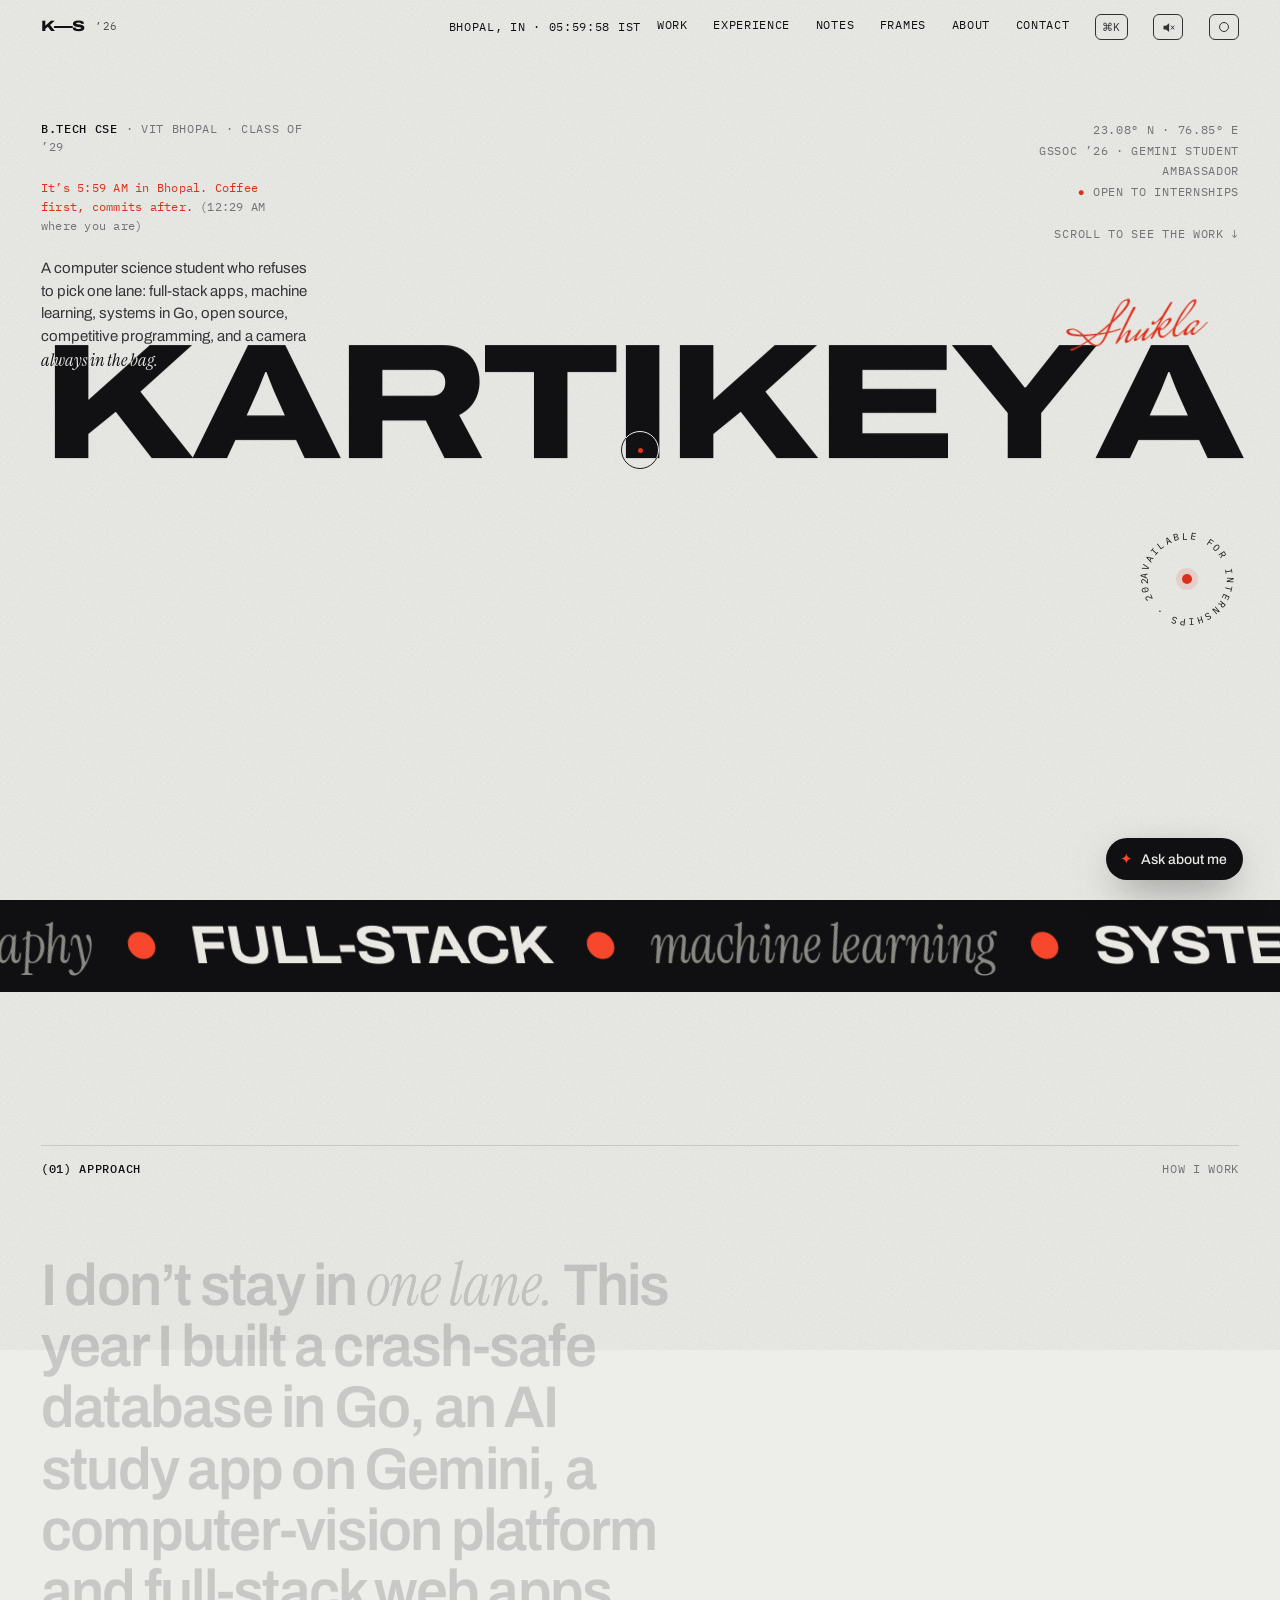
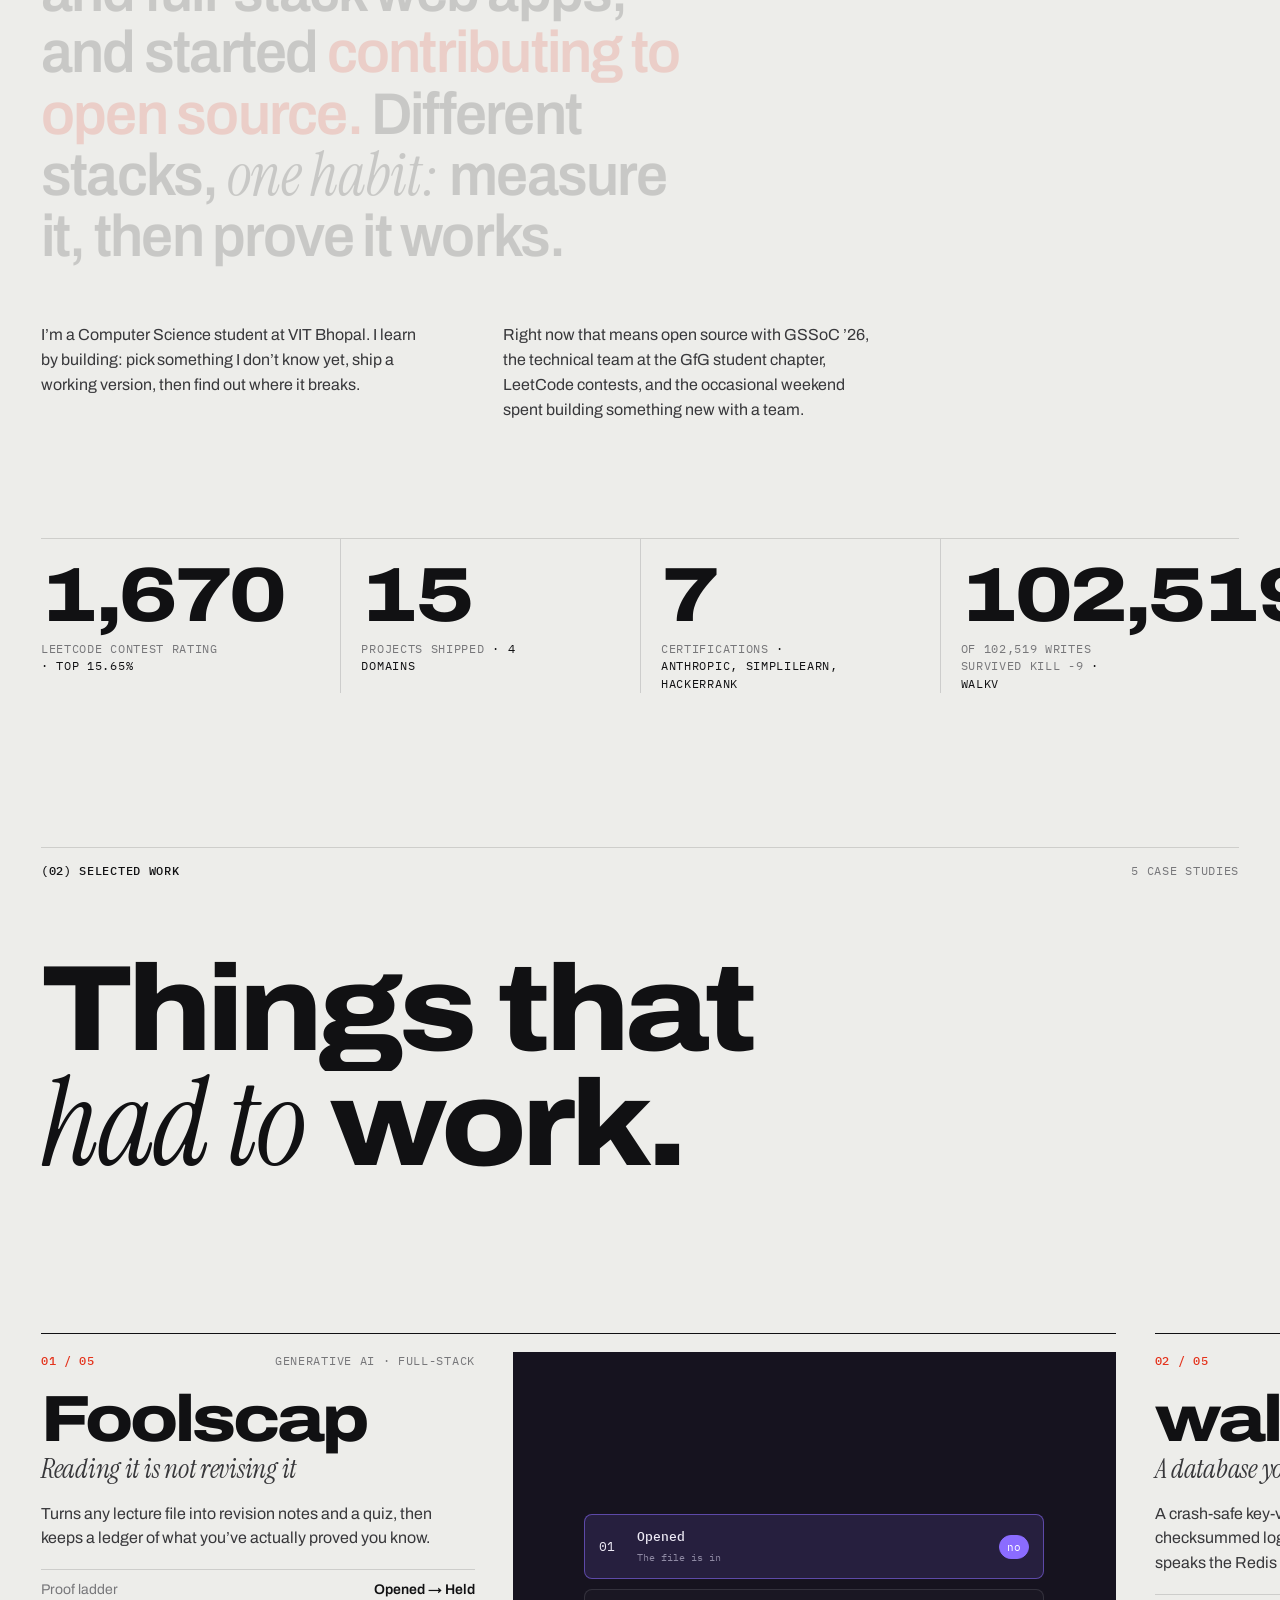
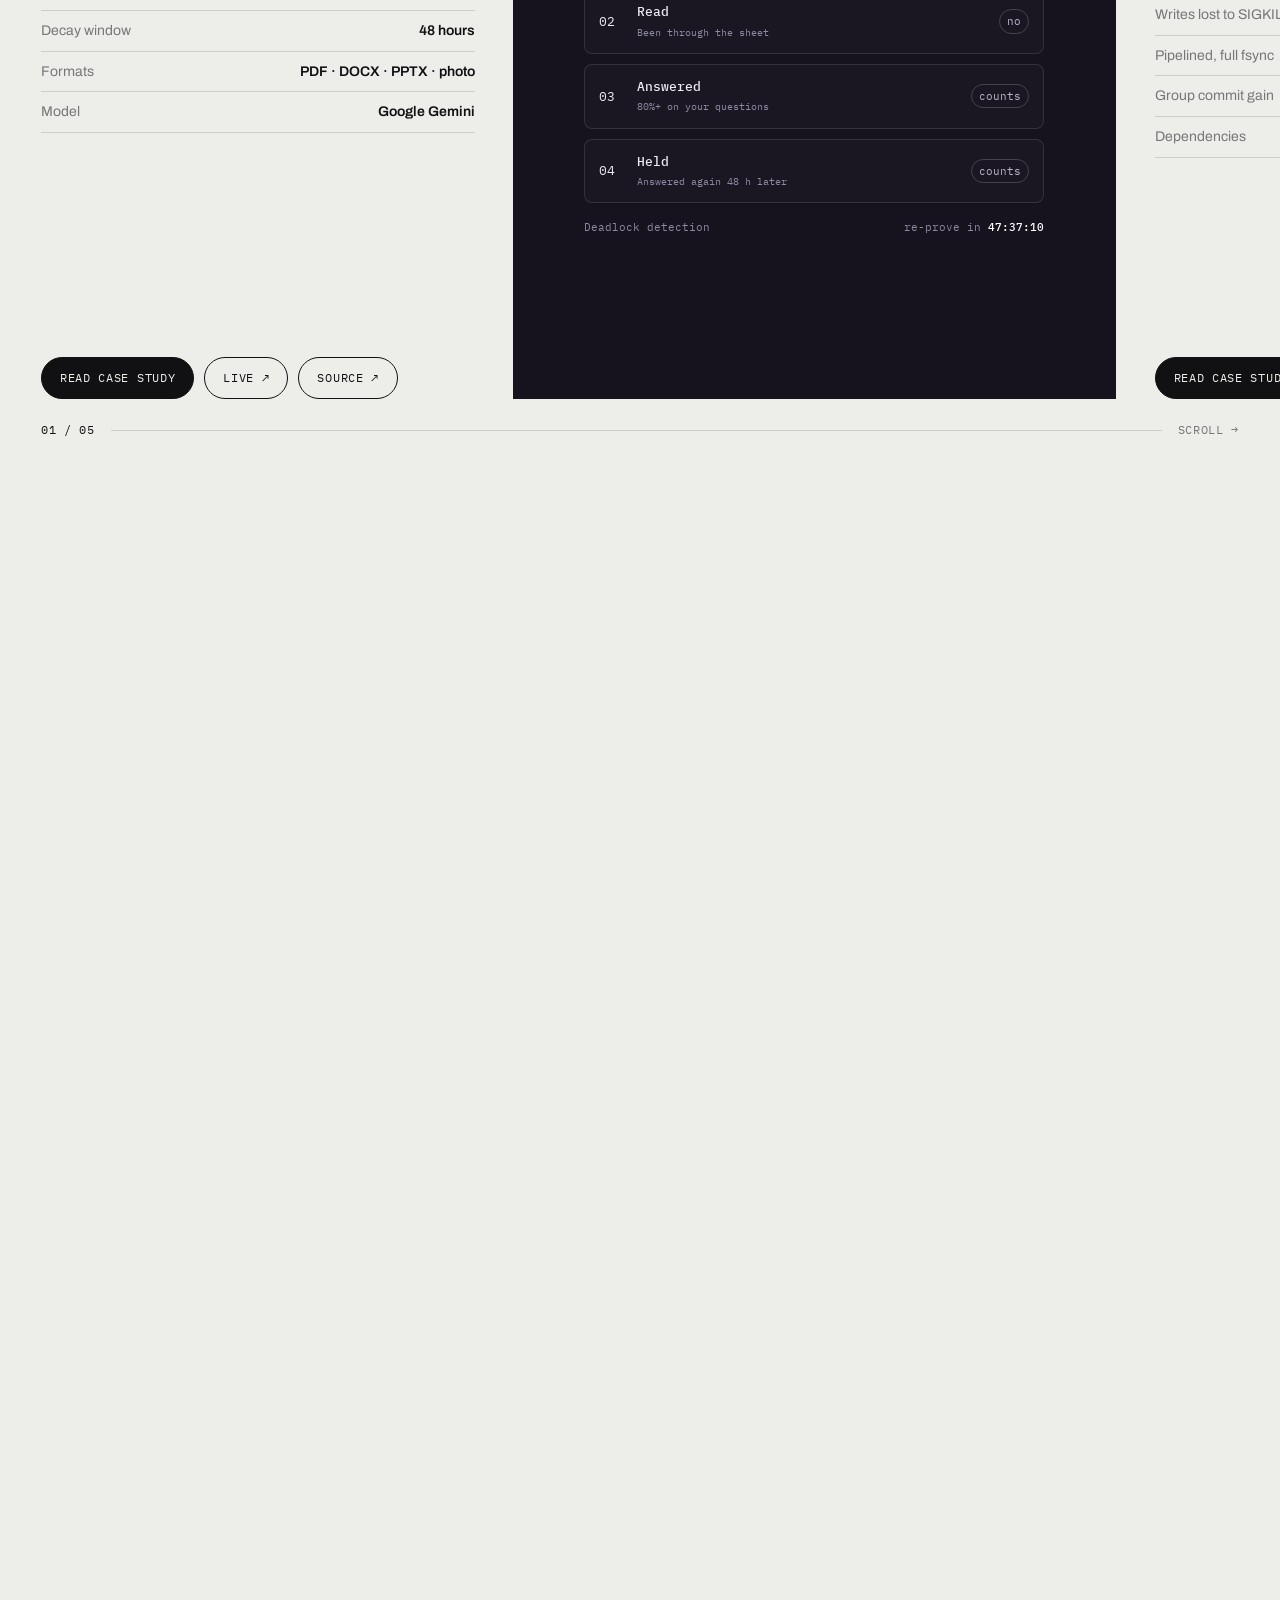
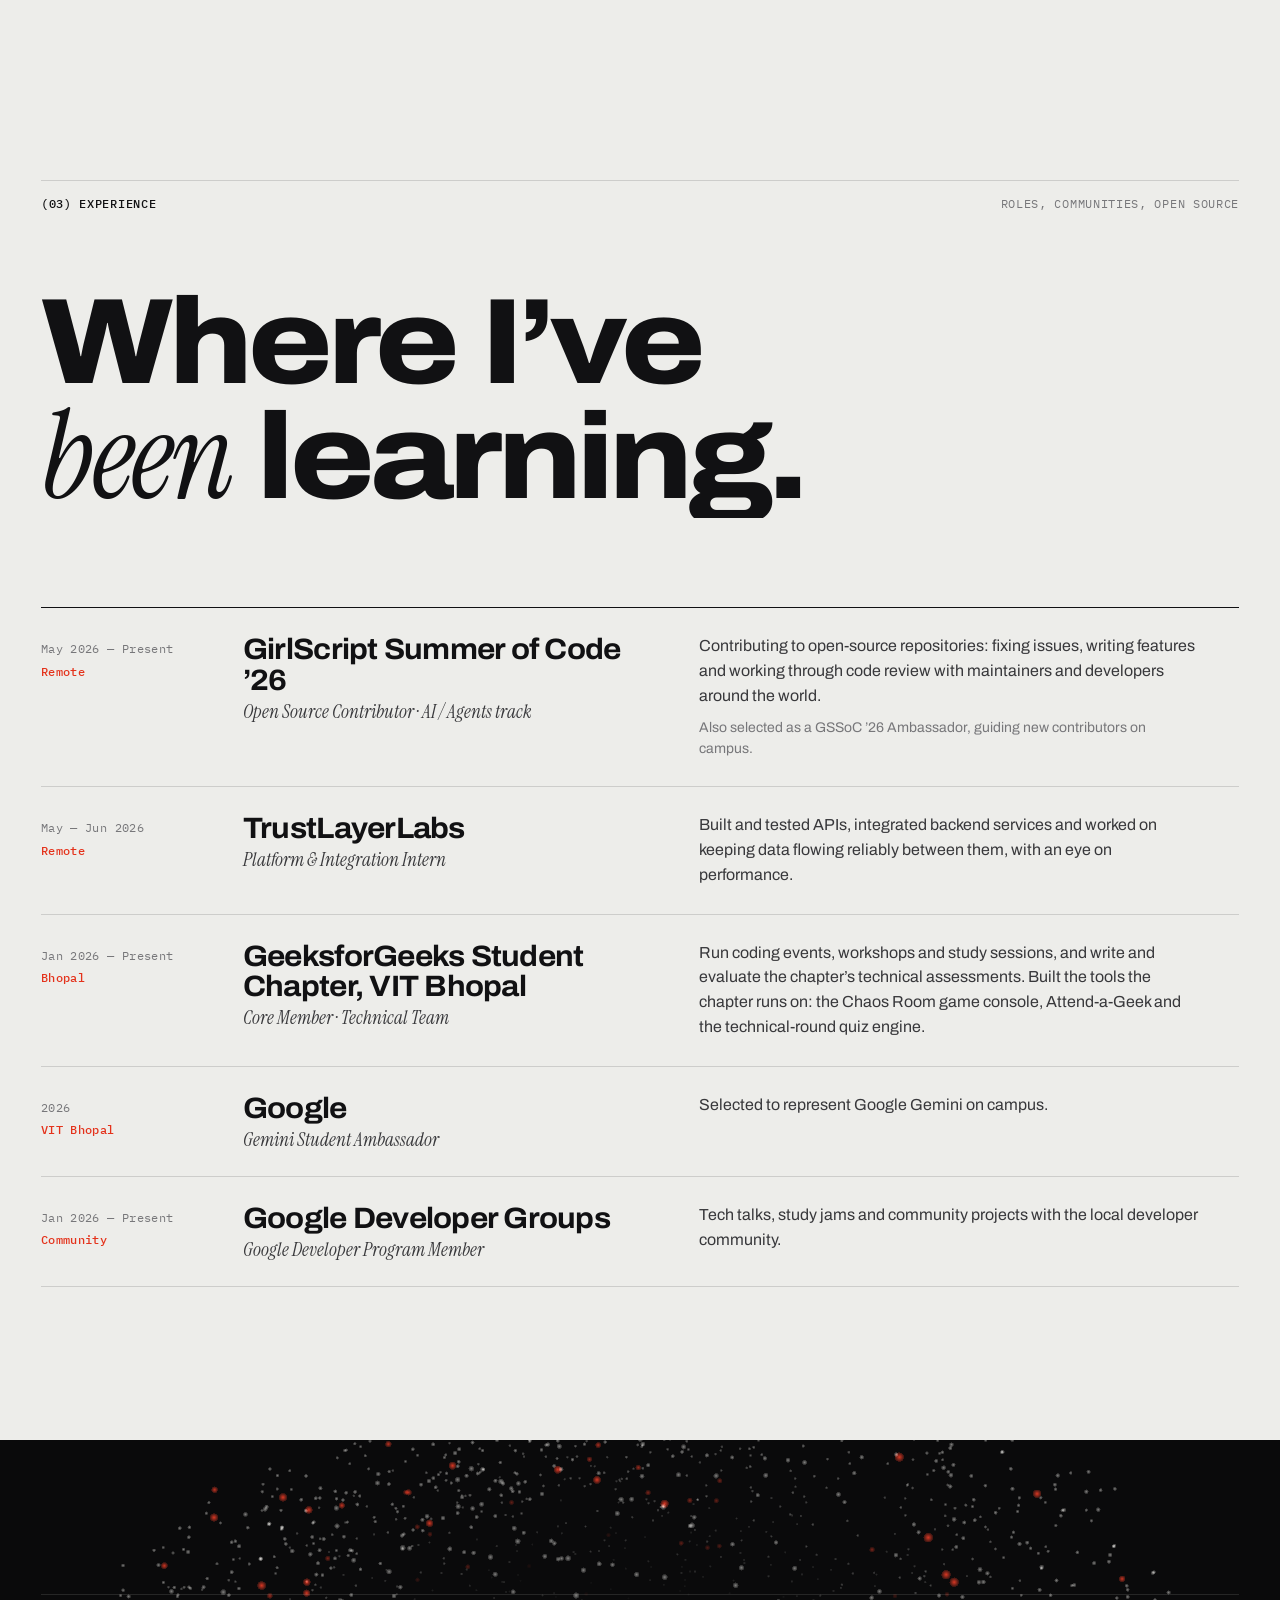
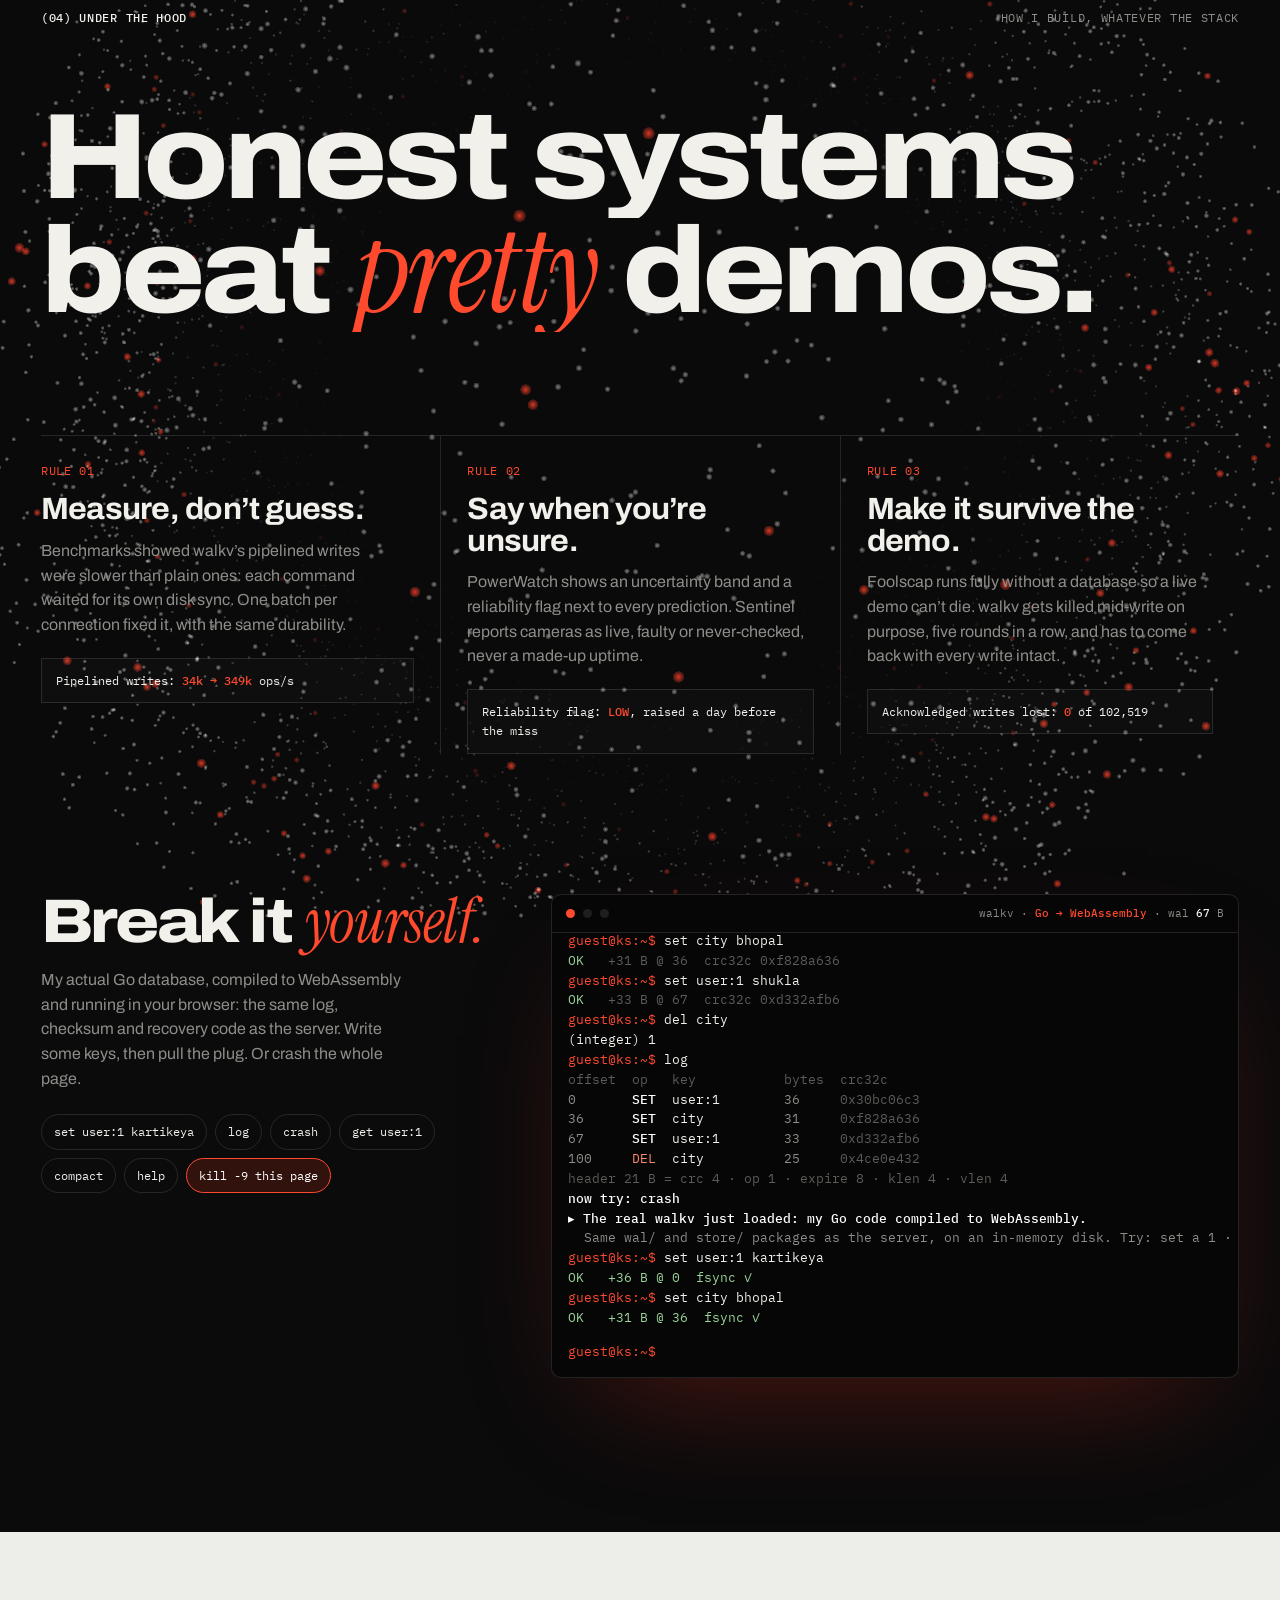
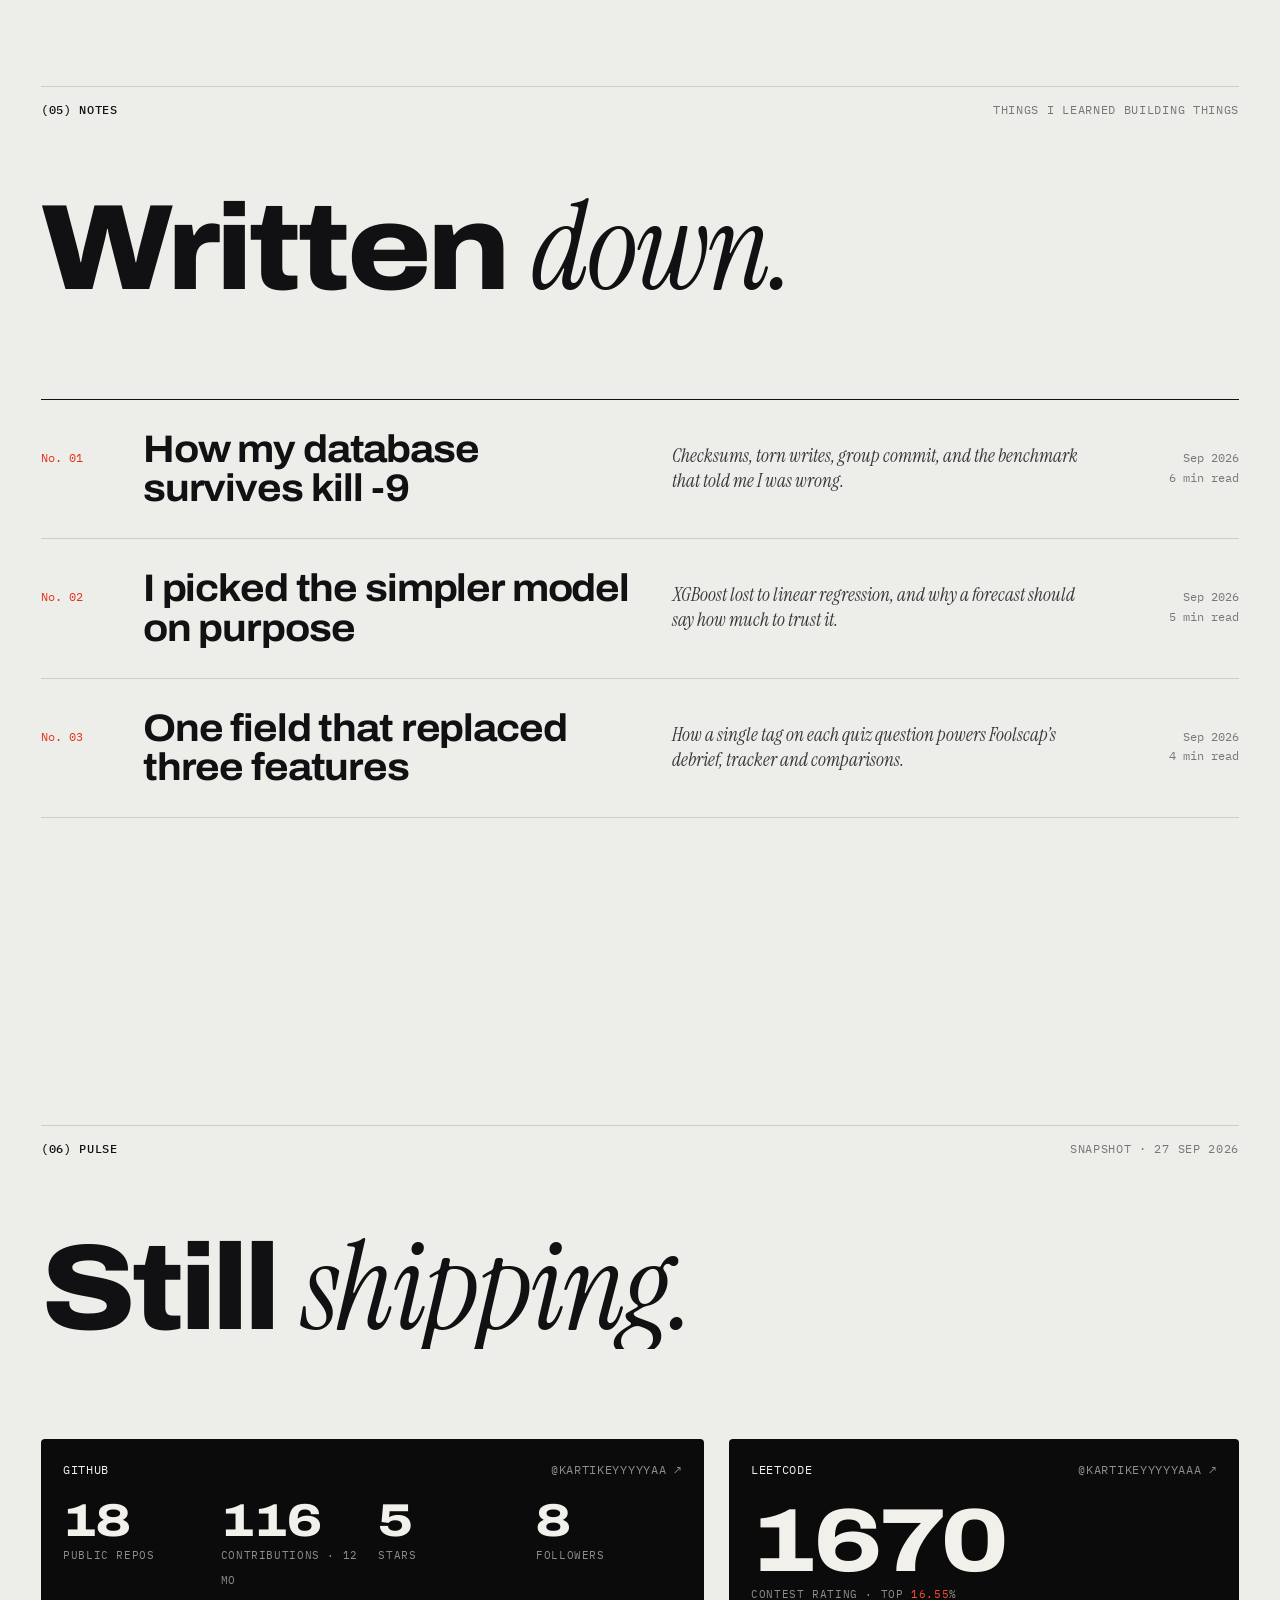
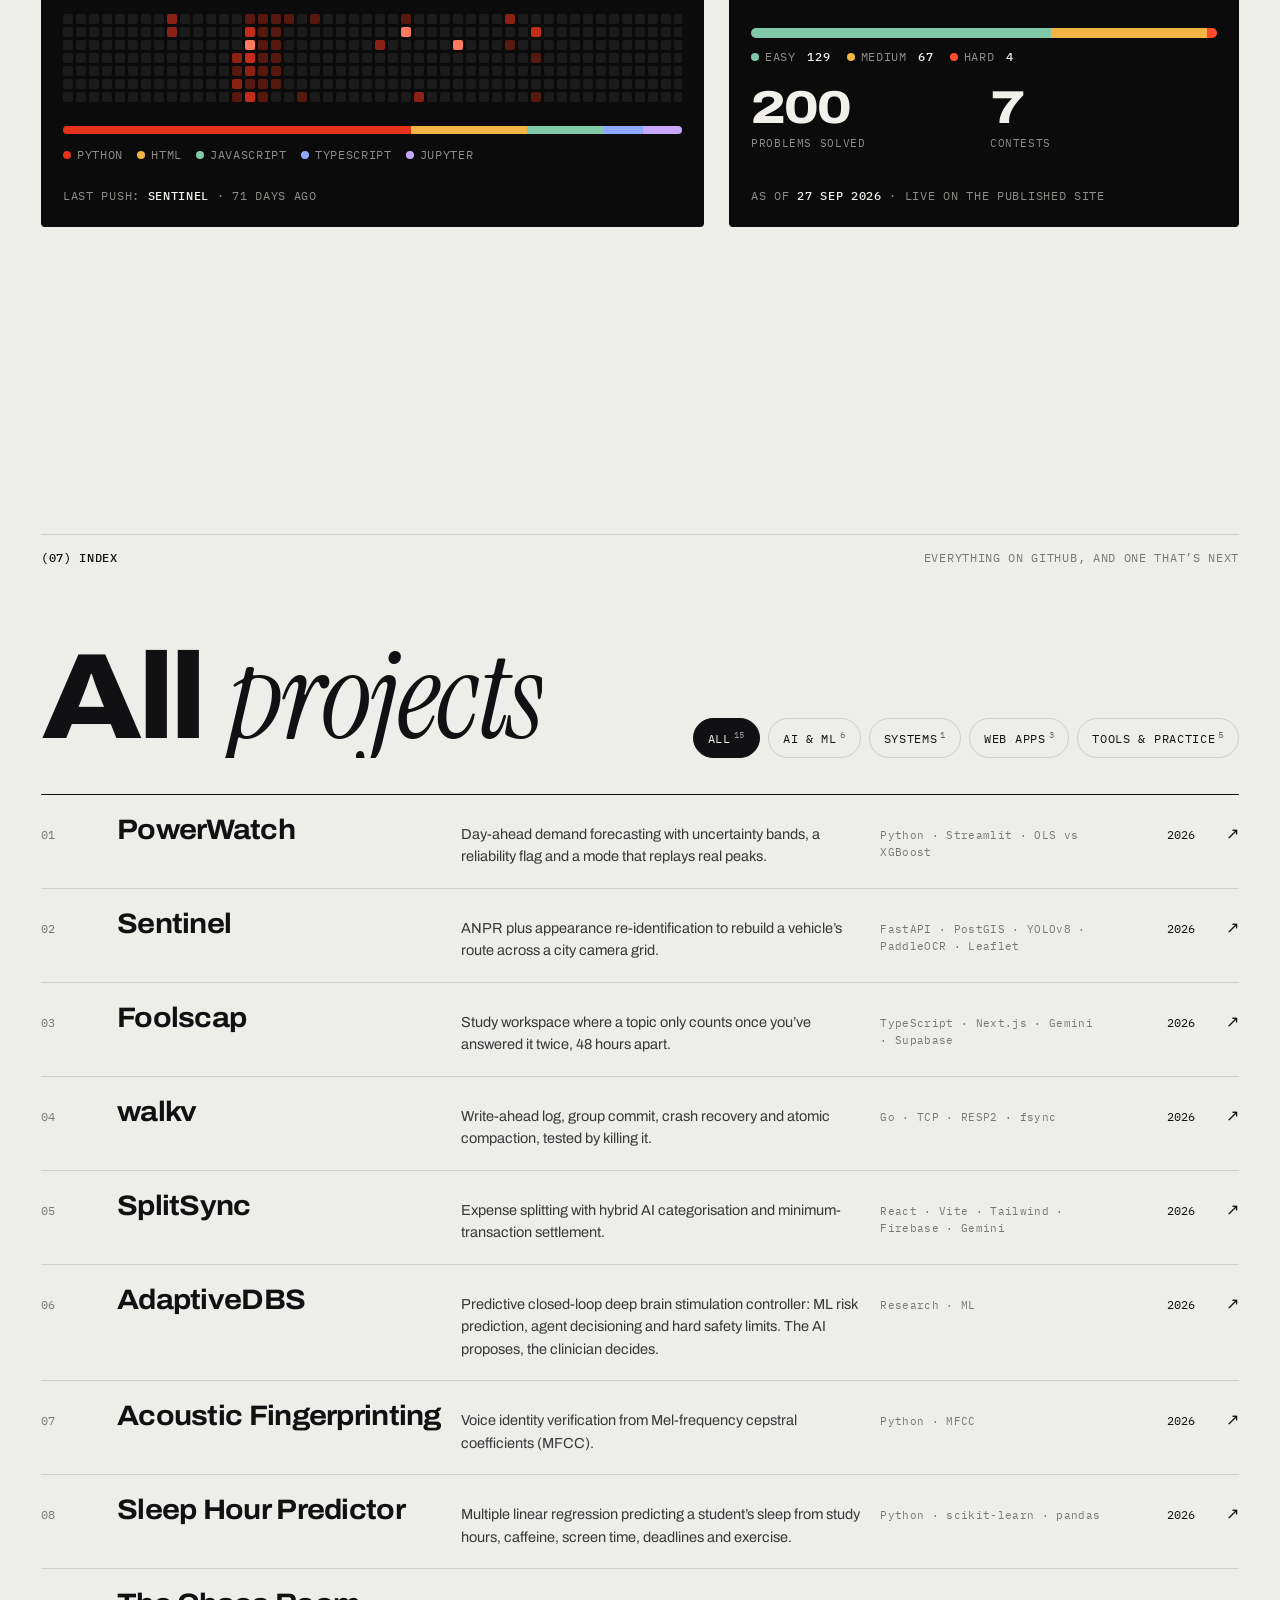
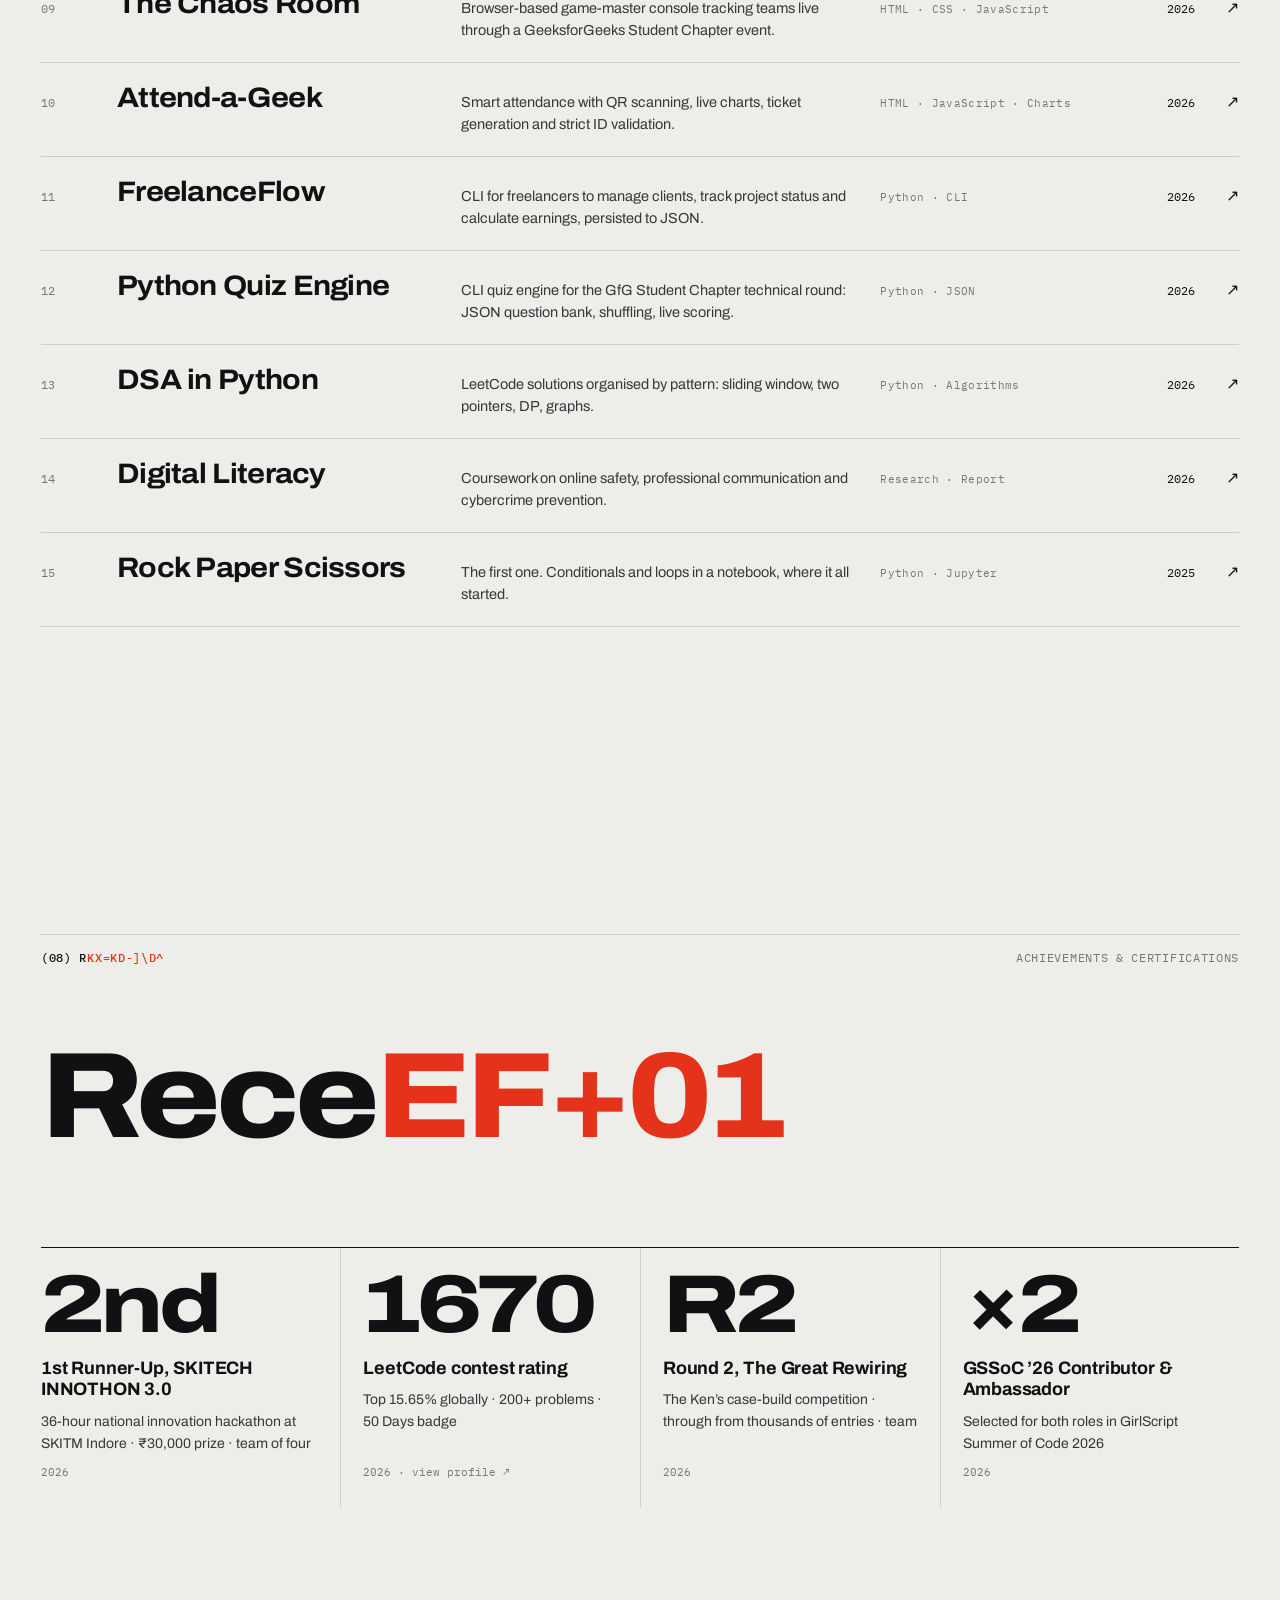
==== index.html @ f87a2645 "Portfolio: initial release" ====
<!doctype html>
<html lang="en">
<head>
<meta charset="utf-8">
<meta name="viewport" content="width=device-width, initial-scale=1, viewport-fit=cover">
<meta name="theme-color" content="#EDEDEA">
<meta property="og:title" content="Kartikeya Shukla">
<meta property="og:description" content="Kartikeya Shukla, CS undergrad at VIT Bhopal. Forecasting systems, computer vision pipelines and storage engines, built and then broken on purpose.">
<title>Kartikeya Shukla</title>
<meta name="description" content="Kartikeya Shukla, CS undergrad at VIT Bhopal. Forecasting systems, computer vision pipelines and storage engines, built and then broken on purpose.">
<link rel="preconnect" href="https://fonts.googleapis.com">
<link rel="preconnect" href="https://fonts.gstatic.com" crossorigin>
<link rel="stylesheet" href="https://fonts.googleapis.com/css2?family=Archivo:wdth,wght@62..125,100..900&family=IBM+Plex+Mono:wght@400;500&family=Instrument+Serif:ital@0;1&family=Mrs+Saint+Delafield&display=swap">
<script>document.documentElement.classList.add("js")</script>
<style>
/* ============================================================
   Kartikeya Shukla — portfolio v2
   Paper / ink / signal red, with night chapters.
   ============================================================ */
:root {
  color-scheme: light;
  --paper: #EDEDEA;
  --paper-2: #E3E3DF;
  --paper-3: #D8D8D3;
  --ink: #111113;
  --ink-2: #38383B;
  --mute: #77777A;
  --line: rgba(17,17,19,0.14);
  --red: #E4321B;
  --red-soft: rgba(228,50,27,0.12);
  --night: #0B0B0C;
  --night-2: #151517;
  --night-3: #1E1E21;
  --bone: #F1F0EB;
  --bone-mute: #8E8D88;
  --nline: rgba(241,240,235,0.12);

  --display: "Archivo", "Helvetica Neue", Arial, sans-serif;
  --serif: "Instrument Serif", "Times New Roman", Georgia, serif;
  --script: "Mrs Saint Delafield", "Brush Script MT", cursive;
  --mono: "IBM Plex Mono", ui-monospace, Menlo, Consolas, monospace;

  --gutter: clamp(16px, 3.2vw, 44px);
  --ease: cubic-bezier(.2,.7,.1,1);
  --ease-io: cubic-bezier(.76,0,.24,1);
}

*, *::before, *::after { box-sizing: border-box; }
html { background: var(--paper); -webkit-text-size-adjust: 100%; }
body {
  margin: 0;
  background: var(--paper);
  color: var(--ink);
  font-family: var(--display);
  font-variation-settings: "wdth" 100;
  font-size: 16px;
  line-height: 1.55;
  -webkit-font-smoothing: antialiased;
  text-rendering: optimizeLegibility;
  overflow-x: clip;
}
a { color: inherit; text-decoration: none; }
button { font: inherit; color: inherit; }
img { max-width: 100%; display: block; }
::selection { background: var(--red); color: #fff; }
:focus-visible { outline: 2px solid var(--red); outline-offset: 3px; }

.mono { font-family: var(--mono); font-size: 11.5px; letter-spacing: 0.06em; text-transform: uppercase; }
.serif { font-family: var(--serif); font-style: italic; font-weight: 400; letter-spacing: -0.01em; }
.wrap { padding-inline: var(--gutter); }

/* grain overlay across the whole page */
.grain {
  position: fixed; inset: -50%; z-index: 90; pointer-events: none; opacity: .07;
  background-image: url("data:image/svg+xml;utf8,<svg xmlns='http://www.w3.org/2000/svg' width='160' height='160'><filter id='n'><feTurbulence type='fractalNoise' baseFrequency='.9' numOctaves='2' stitchTiles='stitch'/><feColorMatrix values='0 0 0 0 0  0 0 0 0 0  0 0 0 0 0  0 0 0 .9 0'/></filter><rect width='100%' height='100%' filter='url(%23n)'/></svg>");
  animation: grain 1.2s steps(6) infinite;
}
@keyframes grain {
  0%{transform:translate(0,0)} 20%{transform:translate(-3%,2%)} 40%{transform:translate(2%,-3%)}
  60%{transform:translate(-2%,-1%)} 80%{transform:translate(3%,3%)} 100%{transform:translate(0,0)}
}

/* ---------------- preloader ---------------- */
.loader { display: none; }
html.js .loader {
  display: flex; position: fixed; inset: 0; z-index: 100;
  background: var(--ink); color: var(--bone);
  flex-direction: column; justify-content: space-between;
  padding: calc(var(--gutter) + env(safe-area-inset-top, 0px)) var(--gutter) calc(var(--gutter) + env(safe-area-inset-bottom, 0px));
  transition: transform 1s var(--ease-io);
}
html.js .loader.done { transform: translateY(-100%); }
.loader-top { display: flex; justify-content: space-between; gap: 16px; color: var(--bone-mute); }
.loader-count {
  font-family: var(--display); font-weight: 800; font-variation-settings: "wdth" 125;
  font-size: clamp(96px, 26vw, 380px); line-height: .8; letter-spacing: -0.04em;
  font-variant-numeric: tabular-nums; display: flex; align-items: flex-end; justify-content: space-between;
}
.loader-count small { font-family: var(--script); font-weight: 400; font-size: .28em; color: var(--red); letter-spacing: 0; transform: translateY(-.4em); }
.loader-bar { height: 2px; background: var(--nline); margin-top: 18px; }
.loader-bar i { display: block; height: 100%; width: 0; background: var(--red); }

/* ---------------- cursor ---------------- */
.cursor, .cursor-dot { display: none; }
@media (hover: hover) and (pointer: fine) {
  html.js body, html.js a, html.js button { cursor: none; }
  html.js .cursor, html.js .cursor-dot { display: block; }
  .cursor {
    position: fixed; left: 0; top: 0; z-index: 95; pointer-events: none;
    width: 38px; height: 38px; margin: -19px 0 0 -19px; border-radius: 50%;
    border: 1px solid #fff; mix-blend-mode: difference;
    display: grid; place-items: center;
    transition: width .35s var(--ease), height .35s var(--ease), margin .35s var(--ease), background .35s, border-color .35s;
  }
  .cursor span { font-family: var(--mono); font-size: 10px; letter-spacing: .1em; color: #000; opacity: 0; transition: opacity .2s; }
  .cursor.label { width: 92px; height: 92px; margin: -46px 0 0 -46px; background: #fff; }
  .cursor.label span { opacity: 1; }
  .cursor.small { width: 14px; height: 14px; margin: -7px 0 0 -7px; background: #fff; }
  .cursor-dot { position: fixed; left: 0; top: 0; z-index: 96; pointer-events: none; width: 5px; height: 5px; margin: -2.5px 0 0 -2.5px; border-radius: 50%; background: var(--red); }
  body.in-terminal .cursor, body.in-terminal .cursor-dot { opacity: 0; }
  body.in-terminal, body.in-terminal * { cursor: auto !important; }
  body.in-terminal input { cursor: text !important; }
}

/* ---------------- nav ---------------- */
.nav {
  position: fixed; left: 0; right: 0; top: 0; z-index: 60;
  padding: calc(14px + env(safe-area-inset-top, 0px)) var(--gutter) 14px;
  display: grid; grid-template-columns: 1fr auto 1fr; align-items: center; gap: 16px;
  color: #fff; mix-blend-mode: difference;
  transition: transform .5s var(--ease);
}
.nav.hide { transform: translateY(-110%); }
.nav .mark { font-weight: 800; font-variation-settings: "wdth" 125; letter-spacing: -0.02em; font-size: 15px; display: flex; gap: 10px; align-items: center; }
.nav .mark i { font-style: normal; font-family: var(--mono); font-weight: 400; font-size: 11px; letter-spacing: .06em; opacity: .7; }
.nav .clock { justify-self: center; white-space: nowrap; }
.nav ul { justify-self: end; list-style: none; margin: 0; padding: 0; display: flex; gap: clamp(12px, 2vw, 28px); }
.nav ul a { position: relative; display: inline-block; overflow: hidden; }
.nav ul a span { display: block; transition: transform .45s var(--ease); }
.nav ul a span + span { position: absolute; left: 0; top: 100%; }
.nav ul a:hover span { transform: translateY(-100%); }
@media (max-width: 760px) {
  .nav { grid-template-columns: 1fr auto; }
  .nav .clock { display: none; }
  .nav ul { gap: 14px; }
  .nav ul li.opt { display: none; }
}

/* ---------------- hero ---------------- */
.hero {
  position: relative; min-height: max(640px, 100svh);
  padding: calc(84px + env(safe-area-inset-top, 0px)) var(--gutter) 0;
  display: grid; grid-template-columns: minmax(0, 1fr) auto minmax(0, 1fr); grid-template-rows: auto 1fr;
  column-gap: clamp(16px, 3vw, 48px);
  overflow: hidden; isolation: isolate; background: var(--paper);
}
.hero-l, .hero-r { display: flex; flex-direction: column; gap: 22px; padding-top: 4vh; }
.hero-r { align-items: flex-end; text-align: right; }
.hero .kicker { color: var(--mute); }
.hero .kicker b { color: var(--ink); font-weight: 500; }
.hero-intro { max-width: 30ch; font-size: clamp(15px, 1.15vw, 18px); line-height: 1.5; color: var(--ink-2); margin: 0; }
.hero-intro em { font-family: var(--serif); font-size: 1.18em; color: var(--ink); }
.coords { color: var(--mute); line-height: 1.8; }
.coords b { color: var(--red); font-weight: 500; }

.portrait {
  grid-column: 2; grid-row: 1 / span 2; margin: 0 0 clamp(40px, 5.5vw, 90px); position: relative; align-self: end;
  --pr: 1.0576; aspect-ratio: var(--pr); height: auto;
  width: min(46vw, calc((100svh - 150px) * var(--pr))); justify-self: center;
  background: var(--ink); overflow: hidden;
  clip-path: inset(0 0 0 0);
  transition: clip-path 1.4s var(--ease-io);
}
html.js .portrait.pre { clip-path: inset(100% 0 0 0); }
.portrait canvas, .portrait img { position: absolute; inset: 0; width: 100%; height: 100%; object-fit: cover; }
.portrait img { visibility: hidden; }
.portrait .cap { position: absolute; left: 12px; right: 12px; bottom: 10px; display: flex; justify-content: space-between; color: rgba(255,255,255,.7); z-index: 2; }
.portrait .cap-top { top: 10px; bottom: auto; }

.name {
  position: absolute; left: var(--gutter); right: var(--gutter); bottom: 0; z-index: 3; margin: 0;
  color: #fff; mix-blend-mode: difference; pointer-events: none;
  font-weight: 800; font-variation-settings: "wdth" var(--wdth, 125); letter-spacing: -0.045em;
  line-height: .78; white-space: nowrap; font-size: 19vw;
  padding-bottom: .04em;
}
.name .giant { display: inline-block; white-space: nowrap; }
.name .giant span { display: inline-block; transition: transform 1.1s var(--ease), opacity 1.1s var(--ease); }
html.js .name.pre .giant span { transform: translateY(105%); }
.name .script {
  position: absolute; z-index: 4; font-family: var(--script); font-weight: 400; letter-spacing: 0;
  color: var(--red); mix-blend-mode: normal; font-size: .36em; line-height: 1;
  right: 4%; top: -.42em; transform: rotate(-7deg);
  transition: clip-path 1.2s var(--ease) .9s;
  clip-path: inset(-60% -30% -60% -30%);
}
html.js .name.pre .script { clip-path: inset(-60% 100% -60% -30%); }
.hero .badge {
  position: absolute; right: var(--gutter); bottom: 21vw; z-index: 4;
  width: 104px; height: 104px;
}
.badge svg { width: 100%; height: 100%; animation: spin 14s linear infinite; }
.badge text { font-family: var(--mono); font-size: 9.2px; letter-spacing: .22em; fill: var(--ink); }
.badge .dot { position: absolute; inset: 0; margin: auto; width: 10px; height: 10px; border-radius: 50%; background: var(--red); box-shadow: 0 0 0 6px var(--red-soft); }
@keyframes spin { to { transform: rotate(360deg); } }

@media (max-width: 900px) {
  .hero { grid-template-columns: 1fr; grid-template-rows: auto auto auto auto; row-gap: 22px; }
  .hero-l { order: 1; padding-top: 0; }
  .portrait { grid-column: 1; grid-row: auto; order: 2; height: auto; width: min(100%, 440px); max-width: none; }
  .name { position: relative; left: auto; right: auto; bottom: auto; order: 3; margin-top: -0.55em; }
  .name .script { font-size: .5em; top: -.62em; right: 2%; }
  .hero-r { order: 4; align-items: flex-start; text-align: left; padding: 0 0 36px; }
  .hero .badge { display: none; }
}

/* ---------------- marquee ---------------- */
.marquee { background: var(--ink); color: var(--bone); overflow: hidden; padding-block: 18px; border-block: 1px solid var(--ink); }
.marquee-track { display: flex; width: max-content; will-change: transform; }
.marquee-track > div { display: flex; align-items: center; gap: 36px; padding-right: 36px; font-weight: 700; font-variation-settings: "wdth" 110; font-size: clamp(28px, 4.2vw, 60px); letter-spacing: -0.02em; line-height: 1; white-space: nowrap; text-transform: uppercase; }
.marquee-track .sep { width: .5em; height: .5em; background: var(--red); border-radius: 50%; flex: none; }
.marquee-track .serif { text-transform: none; font-weight: 400; color: var(--bone-mute); }

/* ---------------- section scaffolding ---------------- */
.sec { position: relative; padding-block: clamp(80px, 12vw, 180px); }
.sec-label { display: flex; justify-content: space-between; gap: 16px; align-items: baseline; border-top: 1px solid var(--line); padding-top: 14px; margin-bottom: clamp(40px, 6vw, 80px); color: var(--mute); }
.sec-label b { color: var(--ink); font-weight: 500; }
.night .sec-label { border-color: var(--nline); color: var(--bone-mute); }
.night .sec-label b { color: var(--bone); }
.big-title {
  font-weight: 800; font-variation-settings: "wdth" 112; letter-spacing: -0.04em; line-height: .88;
  font-size: clamp(48px, 9.5vw, 150px); margin: 0; text-wrap: balance;
}
.big-title .serif { font-weight: 400; letter-spacing: -0.02em; }
.reveal-line { display: block; overflow: hidden; padding-bottom: .06em; }
.reveal-line > span { display: block; transition: transform 1.1s var(--ease); }
html.js .reveal-line.pre > span { transform: translateY(105%); }
.fade-up { transition: opacity 1s var(--ease), transform 1s var(--ease); }
html.js .fade-up.pre { opacity: 0; transform: translateY(28px); }

/* ---------------- manifesto ---------------- */
.manifesto p.lead {
  font-size: clamp(30px, 4.6vw, 72px); line-height: 1.04; letter-spacing: -0.03em; font-weight: 600;
  font-variation-settings: "wdth" 96; margin: 0; max-width: 20ch; text-wrap: pretty;
}
.manifesto p.lead .w { transition: opacity .25s linear; }
.manifesto p.lead .serif { font-weight: 400; }
.manifesto p.lead .red { color: var(--red); }
.manifesto .aside { display: grid; grid-template-columns: 1fr 1fr; gap: 24px; margin-top: 56px; max-width: 900px; color: var(--ink-2); }
.manifesto .aside p { margin: 0; max-width: 42ch; }
.stats { display: grid; grid-template-columns: repeat(4, minmax(0, 1fr)); margin-top: clamp(64px, 9vw, 130px); border-top: 1px solid var(--line); }
.stat { padding: 22px 20px 0 0; display: flex; flex-direction: column; gap: 10px; }
.stat + .stat { padding-left: 20px; border-left: 1px solid var(--line); }
.stat .n { font-weight: 800; font-variation-settings: "wdth" 120; letter-spacing: -0.04em; line-height: .9; font-size: clamp(44px, 6vw, 92px); font-variant-numeric: tabular-nums; }
.stat .n sup { font-size: .38em; vertical-align: top; margin-left: .06em; color: var(--red); letter-spacing: 0; }
.stat .k { color: var(--mute); max-width: 26ch; }
.stat .src { color: var(--ink); }
@media (max-width: 860px) {
  .manifesto .aside { grid-template-columns: 1fr; }
  .stats { grid-template-columns: 1fr 1fr; }
  .stat, .stat + .stat { padding: 22px 12px 24px 0; border-left: 0; border-bottom: 1px solid var(--line); }
  .stat:nth-child(2n) { padding-left: 16px; border-left: 1px solid var(--line); }
}

/* ---------------- work reel (sticky horizontal) ---------------- */
.work-head { padding-bottom: clamp(32px, 4vw, 56px); }
.reel { position: relative; }
.reel-sticky { position: sticky; top: 0; height: 100svh; overflow: hidden; display: flex; flex-direction: column; justify-content: center; }
.reel-track { display: flex; gap: clamp(20px, 3vw, 48px); padding-inline: var(--gutter); will-change: transform; }
.panel {
  flex: none; width: min(84vw, 1280px); height: min(74svh, 760px);
  display: grid; grid-template-columns: minmax(0, .9fr) minmax(0, 1.25fr); gap: clamp(20px, 3vw, 44px);
  border-top: 1px solid var(--ink); padding-top: 18px;
}
.panel-info { display: flex; flex-direction: column; min-width: 0; }
.panel-top { display: flex; justify-content: space-between; gap: 12px; color: var(--mute); min-width: 0; }
.panel-top span { overflow: hidden; text-overflow: ellipsis; white-space: nowrap; }
.panel-top b { color: var(--red); font-weight: 500; }
.panel h3 {
  font-weight: 800; font-variation-settings: "wdth" 118; letter-spacing: -0.045em; line-height: .86;
  font-size: clamp(44px, 5.1vw, 86px); margin: 22px 0 18px; text-wrap: balance; overflow-wrap: anywhere;
}
.panel h3 .serif { display: block; font-size: .42em; letter-spacing: -0.01em; line-height: 1.05; margin-top: .25em; color: var(--ink-2); }
.panel p { margin: 0 0 18px; color: var(--ink-2); max-width: 44ch; }
.facts-list { list-style: none; padding: 0; margin: 0 0 22px; display: grid; gap: 0; border-top: 1px solid var(--line); }
.facts-list li { display: flex; justify-content: space-between; gap: 16px; padding: 9px 0; border-bottom: 1px solid var(--line); font-size: 14px; }
.facts-list li span:first-child { color: var(--mute); }
.facts-list li span:last-child { font-weight: 600; text-align: right; font-variant-numeric: tabular-nums; }
.panel-links { margin-top: auto; display: flex; flex-wrap: wrap; gap: 10px; }
.pill {
  display: inline-flex; align-items: center; gap: 8px; padding: 11px 18px; border-radius: 999px;
  border: 1px solid var(--ink); background: transparent; font-family: var(--mono); font-size: 11.5px; letter-spacing: .06em; text-transform: uppercase;
  position: relative; overflow: hidden; isolation: isolate; transition: color .4s var(--ease);
}
.pill::before { content: ""; position: absolute; inset: 0; background: var(--ink); z-index: -1; transform: translateY(101%); transition: transform .45s var(--ease); border-radius: inherit; }
.pill:hover { color: var(--paper); }
.pill:hover::before { transform: translateY(0); }
.pill.solid { background: var(--ink); color: var(--paper); }
.pill.solid::before { background: var(--red); }
.pill.muted { opacity: .5; pointer-events: none; }
.panel-cover { position: relative; min-width: 0; overflow: hidden; background: var(--ink); cursor: pointer; }
.panel-cover > * { position: absolute; inset: 0; width: 100%; height: 100%; }
.panel-cover .zoom { transition: transform 1.2s var(--ease); }
.panel-cover:hover .zoom { transform: scale(1.035); }
.reel-foot { display: flex; justify-content: space-between; align-items: center; gap: 16px; padding: 22px var(--gutter) 0; color: var(--mute); }
.reel-progress { flex: 1; height: 1px; background: var(--line); position: relative; }
.reel-progress i { position: absolute; left: 0; top: -1px; height: 3px; width: 0; background: var(--red); }
.reel-count { font-variant-numeric: tabular-nums; color: var(--ink); }

@media (max-width: 900px), (prefers-reduced-motion: reduce) {
  .reel { height: auto !important; }
  .reel-sticky { position: relative; height: auto; overflow: visible; }
  .reel-track { flex-direction: column; transform: none !important; gap: 72px; }
  .panel { width: 100%; height: auto; grid-template-columns: 1fr; }
  .panel-cover { aspect-ratio: 16 / 11; order: -1; }
  .reel-foot { display: none; }
}

/* covers (built in HTML/canvas) */
.cv-pw { background: #0E1117; }
.cv-pw .frame { position: absolute; inset: 7% 6% auto 6%; aspect-ratio: 1500/980; background: #fff; box-shadow: 0 40px 80px -30px rgba(0,0,0,.6); border-radius: 6px; overflow: hidden; }
.cv-pw .frame .bar { height: 22px; background: #1b1e25; display: flex; align-items: center; gap: 5px; padding-left: 9px; }
.cv-pw .frame .bar i { width: 7px; height: 7px; border-radius: 50%; background: #3a3e48; }
.cv-pw .frame .bar em { margin-left: 10px; font-family: var(--mono); font-style: normal; font-size: 9.5px; color: #8b90a0; }
.cv-pw .frame img { width: 100%; height: calc(100% - 22px); object-fit: cover; object-position: top; transition: opacity .6s; position: absolute; top: 22px; left: 0; }
.cv-pw .shot-lbl { position: absolute; left: 6%; bottom: 5%; color: #9aa0ad; }
.cv-pw .shot-lbl b { color: #fff; font-weight: 500; }

.cv-fs { background: #16131F; color: #EDEAF5; display: grid; place-items: center; }
.ladder { width: min(78%, 460px); display: grid; gap: 10px; font-family: var(--mono); font-size: 12.5px; }
.ladder .row { display: grid; grid-template-columns: 26px 1fr auto; gap: 12px; align-items: center; padding: 12px 14px; border: 1px solid rgba(237,234,245,.12); border-radius: 8px; background: rgba(255,255,255,.02); transition: background .4s, border-color .4s, transform .4s var(--ease); }
.ladder .row b { font-weight: 500; }
.ladder .row small { color: #8e89a3; }
.ladder .row .st { font-size: 10.5px; padding: 3px 7px; border-radius: 99px; border: 1px solid rgba(237,234,245,.2); color: #b9b4c9; }
.ladder .row.on { background: rgba(139,108,255,.14); border-color: rgba(139,108,255,.55); }
.ladder .row.on .st { background: #8B6CFF; border-color: #8B6CFF; color: #fff; }
.ladder .row.decay { border-color: rgba(228,50,27,.6); background: rgba(228,50,27,.1); }
.ladder .row.decay .st { background: var(--red); border-color: var(--red); color: #fff; }
.ladder .cap { display: flex; justify-content: space-between; color: #8e89a3; font-size: 11px; margin-top: 6px; }
.ladder .cap b { color: #fff; font-variant-numeric: tabular-nums; font-weight: 500; }

.cv-ss { background: #EAF0EA; }

/* ---------------- night chapter ---------------- */
.night { background: var(--night); color: var(--bone); color-scheme: dark; position: relative; overflow: hidden; }
.night-gl { position: absolute; inset: 0; width: 100%; height: 100%; display: block; opacity: .9; }
.night .content { position: relative; z-index: 1; }
.night .big-title { color: var(--bone); }
.night .big-title .serif { color: var(--red); }
.principles { display: grid; grid-template-columns: repeat(3, minmax(0, 1fr)); gap: 0; margin-top: clamp(56px, 8vw, 110px); border-top: 1px solid var(--nline); }
.principle { padding: 26px 26px 0 0; display: flex; flex-direction: column; gap: 14px; }
.principle + .principle { padding-left: 26px; border-left: 1px solid var(--nline); }
.principle .no { color: var(--red); }
.principle h4 { margin: 0; font-weight: 700; font-variation-settings: "wdth" 104; font-size: clamp(24px, 2.4vw, 34px); letter-spacing: -0.025em; line-height: 1.02; }
.principle p { margin: 0; color: var(--bone-mute); max-width: 38ch; }
.principle .ev { margin-top: 6px; padding: 12px 14px; border: 1px solid var(--nline); background: rgba(255,255,255,.02); font-family: var(--mono); font-size: 12px; color: var(--bone); line-height: 1.6; }
.principle .ev b { color: var(--red); font-weight: 500; }
@media (max-width: 900px) {
  .principles { grid-template-columns: 1fr; }
  .principle, .principle + .principle { padding: 26px 0; border-left: 0; border-bottom: 1px solid var(--nline); }
}

/* terminal */
.term-wrap { display: grid; grid-template-columns: minmax(0, .8fr) minmax(0, 1.2fr); gap: clamp(28px, 4vw, 64px); margin-top: clamp(80px, 11vw, 160px); align-items: start; }
.term-wrap h3 { margin: 0 0 18px; font-weight: 800; font-variation-settings: "wdth" 116; font-size: clamp(38px, 4.8vw, 72px); letter-spacing: -0.04em; line-height: .9; }
.term-wrap h3 .serif { font-weight: 400; color: var(--red); }
.term-wrap p { color: var(--bone-mute); max-width: 40ch; margin: 0 0 22px; }
.chips { display: flex; flex-wrap: wrap; gap: 8px; }
.chip-btn { font-family: var(--mono); font-size: 11.5px; padding: 8px 12px; border: 1px solid var(--nline); border-radius: 999px; background: transparent; color: var(--bone); cursor: pointer; transition: border-color .3s, background .3s; }
.chip-btn:hover { border-color: var(--red); background: rgba(228,50,27,.12); }
.term { background: #060607; border: 1px solid var(--nline); border-radius: 10px; overflow: hidden; box-shadow: 0 50px 120px -50px rgba(228,50,27,.35); min-width: 0; }
.term-h { display: flex; align-items: center; gap: 8px; padding: 10px 14px; border-bottom: 1px solid var(--nline); font-family: var(--mono); font-size: 11px; color: var(--bone-mute); }
.term-h i { width: 9px; height: 9px; border-radius: 50%; background: var(--night-3); }
.term-h i:first-child { background: var(--red); }
.term-h span { margin-left: auto; }
.term-h b { color: var(--bone); font-weight: 500; }
#out { height: 400px; overflow: auto; padding: 14px 16px 6px; font-family: var(--mono); font-size: 12.8px; line-height: 1.55; white-space: pre; color: var(--bone); overscroll-behavior: contain; }
#out .p { color: var(--red); } #out .d { color: #5d5c58; } #out .m { color: var(--bone-mute); }
#out .ok { color: #9BD49B; } #out .er { color: #FF8A6E; } #out .a { color: #fff; font-weight: 500; }
.term form { display: flex; gap: 8px; align-items: center; padding: 8px 16px 14px; font-family: var(--mono); font-size: 12.8px; }
.term label { color: var(--red); white-space: nowrap; }
#cmd { flex: 1; min-width: 0; background: transparent; border: 0; outline: 0; color: var(--bone); font: inherit; caret-color: var(--red); }
@media (max-width: 900px) { .term-wrap { grid-template-columns: 1fr; } #out { height: 340px; font-size: 11.5px; } }

/* ---------------- index ---------------- */
.index-head { display: flex; justify-content: space-between; align-items: flex-end; gap: 24px; flex-wrap: wrap; margin-bottom: 36px; }
.filters { display: flex; flex-wrap: wrap; gap: 8px; }
.filters button { font-family: var(--mono); font-size: 11.5px; letter-spacing: .06em; text-transform: uppercase; padding: 9px 14px; border-radius: 999px; border: 1px solid var(--line); background: transparent; cursor: pointer; transition: all .3s var(--ease); }
.filters button[aria-pressed="true"] { background: var(--ink); color: var(--paper); border-color: var(--ink); }
.filters button sup { font-size: 9px; margin-left: 3px; opacity: .6; }
.idx { list-style: none; margin: 0; padding: 0; border-top: 1px solid var(--ink); }
.idx li { border-bottom: 1px solid var(--line); }
.idx li[hidden] { display: none !important; }
.idx a {
  display: grid; grid-template-columns: 56px minmax(0, 1.3fr) minmax(0, 1.6fr) minmax(0, .9fr) 70px 24px; gap: 20px; align-items: baseline;
  padding: 20px 0; position: relative; transition: padding .5s var(--ease), color .3s;
}
.idx a::before { content: ""; position: absolute; left: 0; right: 0; top: 0; bottom: 0; background: var(--ink); transform: scaleY(0); transform-origin: bottom; transition: transform .5s var(--ease); z-index: -1; }
.idx li { position: relative; isolation: isolate; }
.idx a:hover { color: var(--paper); padding-inline: 18px; }
.idx a:hover::before { transform: scaleY(1); }
.idx .i-no { font-family: var(--mono); font-size: 12px; color: var(--mute); }
.idx .i-t { font-weight: 700; font-variation-settings: "wdth" 108; font-size: clamp(20px, 2.2vw, 32px); letter-spacing: -0.025em; line-height: 1.05; }
.idx .i-d { color: var(--ink-2); font-size: 14.5px; }
.idx a:hover .i-d, .idx a:hover .i-no, .idx a:hover .i-s { color: var(--paper-3); }
.idx .i-s { font-family: var(--mono); font-size: 11px; color: var(--mute); letter-spacing: .03em; }
.idx .i-y { font-family: var(--mono); font-size: 12px; text-align: right; font-variant-numeric: tabular-nums; }
.idx .i-a { text-align: right; transition: transform .4s var(--ease); }
.idx a:hover .i-a { transform: rotate(-45deg); color: var(--red); }
@media (max-width: 900px) {
  .idx a { grid-template-columns: 40px minmax(0, 1fr) 52px; gap: 6px 12px; }
  .idx .i-d { grid-column: 2 / -1; }
  .idx .i-s { grid-column: 2 / -1; }
  .idx .i-y { grid-row: 1; grid-column: 3; }
  .idx .i-a { display: none; }
  .idx a:hover { padding-inline: 10px; }
}
.peek {
  position: fixed; left: 0; top: 0; z-index: 70; width: 320px; aspect-ratio: 16/11; pointer-events: none;
  opacity: 0; transform: translate(-50%, -50%) scale(.85); transition: opacity .3s var(--ease), transform .4s var(--ease);
  overflow: hidden; background: var(--ink);
}
.peek.on { opacity: 1; transform: translate(-50%, -50%) scale(1); }
.peek > * { position: absolute; inset: 0; width: 100%; height: 100%; object-fit: cover; object-position: top; }
.peek .tile { display: flex; flex-direction: column; justify-content: space-between; padding: 18px; color: var(--bone); }
.peek .tile b { font-weight: 800; font-variation-settings: "wdth" 125; font-size: 64px; letter-spacing: -0.05em; line-height: .85; }
.peek .tile span { font-family: var(--mono); font-size: 11px; letter-spacing: .06em; text-transform: uppercase; opacity: .8; }
@media (hover: none) { .peek { display: none; } }

/* ---------------- about ---------------- */
.about { background: var(--paper-2); }
.about-grid { display: grid; grid-template-columns: minmax(0, .8fr) minmax(0, 1.2fr); gap: clamp(28px, 5vw, 80px); align-items: start; }
.about-photo { position: sticky; top: 90px; aspect-ratio: 1 / 1; background: var(--ink); overflow: hidden; }
.about-photo img { width: 100%; height: 100%; object-fit: cover; }
.about-photo .ph { position: absolute; inset: 0; display: flex; flex-direction: column; justify-content: space-between; padding: 22px; color: var(--bone); background:
  radial-gradient(120% 80% at 20% 0%, #2a2a2e 0%, transparent 60%), var(--ink); }
.about-photo .ph b { font-weight: 800; font-variation-settings: "wdth" 125; font-size: clamp(90px, 13vw, 200px); letter-spacing: -0.06em; line-height: .78; }
.about-photo .ph .s { font-family: var(--script); color: var(--red); font-size: clamp(40px, 5vw, 72px); line-height: 1; transform: rotate(-6deg); align-self: flex-end; }
.about-body > p.lead { font-size: clamp(24px, 2.6vw, 38px); line-height: 1.18; letter-spacing: -0.02em; font-weight: 500; margin: 0 0 28px; max-width: 26ch; }
.about-body > p { color: var(--ink-2); max-width: 58ch; margin: 0 0 16px; }
.now { display: grid; grid-template-columns: repeat(3, minmax(0, 1fr)); border-top: 1px solid var(--ink); margin: 44px 0 56px; }
.now div { padding: 16px 16px 0 0; }
.now div + div { padding-left: 16px; border-left: 1px solid var(--line); }
.now .mono { color: var(--mute); display: block; margin-bottom: 8px; }
.now p { margin: 0; font-weight: 600; font-size: 17px; line-height: 1.3; }
.timeline { list-style: none; margin: 0; padding: 0; border-top: 1px solid var(--line); }
.timeline li { display: grid; grid-template-columns: 100px minmax(0, 1fr) auto; gap: 16px; padding: 14px 0; border-bottom: 1px solid var(--line); align-items: baseline; }
.timeline .t { font-family: var(--mono); font-size: 12px; color: var(--mute); }
.timeline .e { font-weight: 600; }
.timeline .e small { display: block; font-weight: 400; color: var(--ink-2); font-size: 14px; margin-top: 2px; }
.timeline .p { font-family: var(--mono); font-size: 11px; color: var(--red); text-transform: uppercase; letter-spacing: .06em; white-space: nowrap; }
@media (max-width: 900px) {
  .about-grid { grid-template-columns: 1fr; }
  .about-photo { position: relative; top: 0; max-width: 460px; }
  .now { grid-template-columns: 1fr; }
  .now div, .now div + div { padding: 14px 0; border-left: 0; border-bottom: 1px solid var(--line); }
  .timeline li { grid-template-columns: 76px minmax(0, 1fr); }
  .timeline .p { grid-column: 2; }
}

/* ---------------- contact ---------------- */
.contact { padding-bottom: 0; }
.contact .big-title { font-size: clamp(52px, 10.5vw, 170px); }
.contact-row { display: grid; grid-template-columns: minmax(0, 1.2fr) minmax(0, 1fr); gap: 40px; margin-top: clamp(48px, 7vw, 96px); align-items: end; }
.mailbox { display: flex; flex-wrap: wrap; align-items: center; gap: 14px; border-bottom: 1px solid var(--bone); padding-bottom: 14px; }
.mailbox span { font-size: clamp(20px, 2.6vw, 36px); font-weight: 600; letter-spacing: -0.02em; user-select: all; word-break: break-all; }
.mailbox button { margin-left: auto; }
.night .pill { border-color: var(--bone); }
.night .pill::before { background: var(--bone); }
.night .pill:hover { color: var(--night); }
.night .pill.solid { background: var(--bone); color: var(--night); }
.night .pill.solid::before { background: var(--red); }
.night .pill.solid:hover { color: #fff; }
.socials { display: flex; flex-wrap: wrap; gap: 10px; justify-content: flex-end; }
.signoff { position: relative; margin-top: clamp(80px, 12vw, 160px); border-top: 1px solid var(--nline); padding-top: 18px; }
.signoff-meta { display: flex; justify-content: space-between; gap: 16px; flex-wrap: wrap; color: var(--bone-mute); }
.outline-name {
  font-weight: 800; font-variation-settings: "wdth" 125; letter-spacing: -0.05em; line-height: .78; white-space: nowrap;
  font-size: 19vw; color: transparent; -webkit-text-stroke: 1px rgba(241,240,235,.28); margin: 30px 0 0; user-select: none;
  transform: translateY(12%);
}
.signature { position: absolute; right: 6%; bottom: 9vw; font-family: var(--script); color: var(--red); font-size: clamp(60px, 9vw, 150px); transform: rotate(-8deg); line-height: 1; }
@media (max-width: 860px) { .contact-row { grid-template-columns: 1fr; } .socials { justify-content: flex-start; } }

/* ---------------- case study overlay ---------------- */
.case {
  position: fixed; inset: 0; z-index: 80; background: var(--paper); color: var(--ink);
  overflow-y: auto; overscroll-behavior: contain;
  clip-path: inset(100% 0 0 0); visibility: hidden;
  transition: clip-path .9s var(--ease-io), visibility 0s linear .9s;
}
.case.open { clip-path: inset(0 0 0 0); visibility: visible; transition: clip-path .9s var(--ease-io), visibility 0s; }
.case-bar { position: sticky; top: 0; z-index: 2; display: flex; justify-content: space-between; align-items: center; gap: 16px; padding: calc(14px + env(safe-area-inset-top, 0px)) var(--gutter) 14px; background: rgba(237,237,234,.9); backdrop-filter: blur(10px); -webkit-backdrop-filter: blur(10px); border-bottom: 1px solid var(--line); }
.case-inner { padding: clamp(40px, 6vw, 90px) var(--gutter) 120px; max-width: 1280px; margin-inline: auto; }
.case h2 { font-weight: 800; font-variation-settings: "wdth" 120; letter-spacing: -0.05em; line-height: .86; font-size: clamp(56px, 10vw, 170px); margin: 18px 0 20px; }
.case .sub { font-family: var(--serif); font-style: italic; font-size: clamp(24px, 3vw, 42px); line-height: 1.1; margin: 0 0 40px; max-width: 30ch; color: var(--ink-2); }
.case-cover { position: relative; aspect-ratio: 16/8; background: var(--ink); overflow: hidden; margin-bottom: 56px; }
.case-cover > * { position: absolute; inset: 0; width: 100%; height: 100%; }
.case-grid { display: grid; grid-template-columns: 220px minmax(0, 1fr); gap: 32px 48px; }
.case-grid h5 { margin: 0; padding-top: 6px; font-family: var(--mono); font-weight: 400; font-size: 11.5px; letter-spacing: .06em; text-transform: uppercase; color: var(--mute); border-top: 1px solid var(--ink); }
.case-grid .body { border-top: 1px solid var(--line); padding-top: 6px; }
.case-grid .body p { margin: 0 0 14px; max-width: 64ch; font-size: 17px; }
.case-grid .body ul { margin: 0 0 14px; padding-left: 18px; max-width: 64ch; }
.case-grid .body li { margin-bottom: 8px; }
.case-grid .body li::marker { color: var(--red); }
.case table { border-collapse: collapse; font-variant-numeric: tabular-nums; min-width: 420px; }
.case .tbl { overflow-x: auto; margin-bottom: 14px; }
.case th, .case td { text-align: left; padding: 9px 18px 9px 0; border-bottom: 1px solid var(--line); font-size: 15px; }
.case th { font-family: var(--mono); font-weight: 400; font-size: 11px; letter-spacing: .06em; text-transform: uppercase; color: var(--mute); }
.case td b { color: var(--red); }
.case pre { background: var(--ink); color: var(--bone); padding: 16px 18px; overflow-x: auto; font-family: var(--mono); font-size: 12.5px; line-height: 1.6; margin: 0 0 14px; }
.case .next { margin-top: 90px; border-top: 1px solid var(--ink); padding-top: 20px; display: flex; justify-content: space-between; align-items: baseline; gap: 16px; }
.case .next button { background: none; border: 0; padding: 0; cursor: pointer; font-weight: 800; font-variation-settings: "wdth" 118; letter-spacing: -0.04em; font-size: clamp(36px, 6vw, 90px); line-height: .9; text-align: right; }
.case .next button:hover { color: var(--red); }
@media (max-width: 760px) { .case-grid { grid-template-columns: 1fr; gap: 10px; } .case-grid .body { border-top: 0; margin-bottom: 22px; } }

@media (prefers-reduced-motion: reduce) {
  *, *::before, *::after { animation-duration: .001s !important; animation-iteration-count: 1 !important; transition-duration: .001s !important; }
  .grain { display: none; }
}

/* ---------------- experience ---------------- */
.exp { list-style: none; margin: clamp(48px, 7vw, 96px) 0 0; padding: 0; border-top: 1px solid var(--ink); counter-reset: exp; }
.exp li { display: grid; grid-template-columns: 170px minmax(0, 1.1fr) minmax(0, 1.4fr); gap: 16px 32px; padding: 26px 0; border-bottom: 1px solid var(--line); align-items: start; position: relative; }
.exp .when { font-family: var(--mono); font-size: 12px; color: var(--mute); letter-spacing: .03em; padding-top: 6px; }
.exp .when b { display: block; color: var(--red); font-weight: 500; margin-top: 4px; }
.exp h4 { margin: 0; font-weight: 700; font-variation-settings: "wdth" 106; font-size: clamp(22px, 2.3vw, 34px); letter-spacing: -0.025em; line-height: 1.05; }
.exp .role { display: block; font-family: var(--serif); font-style: italic; font-weight: 400; font-size: clamp(17px, 1.5vw, 22px); color: var(--ink-2); margin-top: 6px; letter-spacing: 0; }
.exp p { margin: 0; color: var(--ink-2); max-width: 56ch; }
.exp p + p { margin-top: 8px; font-size: 14px; color: var(--mute); }
.exp li::after { content: ""; position: absolute; left: 0; bottom: -1px; height: 1px; width: 0; background: var(--red); transition: width .9s var(--ease); }
.exp li:hover::after { width: 100%; }
@media (max-width: 860px) { .exp li { grid-template-columns: 1fr; gap: 8px; } }

/* ---------------- recognition ---------------- */
.ach { display: grid; grid-template-columns: repeat(4, minmax(0, 1fr)); margin-top: clamp(48px, 7vw, 96px); border-top: 1px solid var(--ink); }
.ach a, .ach div.a { display: flex; flex-direction: column; gap: 10px; padding: 22px 22px 26px 0; position: relative; }
.ach > * + * { padding-left: 22px !important; border-left: 1px solid var(--line); }
.ach .big { font-weight: 800; font-variation-settings: "wdth" 125; letter-spacing: -0.05em; line-height: .85; font-size: clamp(56px, 6.4vw, 104px); color: var(--ink); }
.ach .big i { font-style: normal; color: var(--red); }
.ach h4 { margin: 8px 0 0; font-size: 18px; font-weight: 700; letter-spacing: -0.01em; line-height: 1.2; }
.ach p { margin: 0; color: var(--ink-2); font-size: 14px; }
.ach .when { font-family: var(--mono); font-size: 11px; color: var(--mute); margin-top: auto; }
.ach a:hover .big { color: var(--red); }
@media (max-width: 960px) { .ach { grid-template-columns: 1fr 1fr; } .ach > *:nth-child(3) { padding-left: 0 !important; border-left: 0; } .ach > *:nth-child(n+3) { border-top: 1px solid var(--line); } }
@media (max-width: 520px) { .ach { grid-template-columns: 1fr; } .ach > * { padding-left: 0 !important; border-left: 0 !important; border-top: 1px solid var(--line); } }
.certs-head { display: flex; justify-content: space-between; align-items: center; gap: 16px; flex-wrap: wrap; margin: clamp(64px, 8vw, 110px) 0 18px; }
.certs-head h3 { margin: 0; font-weight: 500; color: var(--ink); }
.certs-head sup { color: var(--red); }
.certs { list-style: none; margin: 0; padding: 0; display: grid; grid-template-columns: repeat(2, minmax(0, 1fr)); column-gap: 40px; border-top: 1px solid var(--ink); }
.certs li { display: grid; grid-template-columns: minmax(0, 1fr) auto; gap: 4px 16px; padding: 16px 0; border-bottom: 1px solid var(--line); }
.certs .t { font-weight: 600; font-size: 17px; letter-spacing: -0.01em; }
.certs .i { grid-column: 1; font-family: var(--serif); font-style: italic; color: var(--ink-2); font-size: 17px; }
.certs .d { grid-row: 1; grid-column: 2; font-family: var(--mono); font-size: 11.5px; color: var(--mute); text-align: right; }
.certs .k { grid-row: 2; grid-column: 2; font-family: var(--mono); font-size: 10.5px; letter-spacing: .06em; text-transform: uppercase; color: var(--red); text-align: right; }
@media (max-width: 760px) { .certs { grid-template-columns: 1fr; } }

/* ---------------- frames (photography) ---------------- */
.frames { background: #0E0D0C; color: var(--bone); color-scheme: dark; }
.frames .sec-label { border-color: var(--nline); color: var(--bone-mute); }
.frames .sec-label b { color: var(--bone); }
.frames .big-title { color: var(--bone); }
.frames .big-title .serif { color: #D9C9A8; }
.frames-head { display: grid; grid-template-columns: minmax(0, 1.5fr) minmax(0, 1fr); gap: 32px; align-items: end; margin-bottom: clamp(48px, 7vw, 96px); }
.frames-head p { margin: 0; color: var(--bone-mute); max-width: 40ch; }
@media (max-width: 860px) { .frames-head { grid-template-columns: 1fr; } }
.gallery { columns: 3 320px; column-gap: clamp(16px, 2.4vw, 32px); }
.shot { break-inside: avoid; margin: 0 0 clamp(28px, 3.4vw, 48px); cursor: zoom-in; }
.shot .ph { position: relative; overflow: hidden; background: #1a1916; }
.shot img { width: 100%; height: auto; display: block; transition: transform 1.2s var(--ease), filter .8s var(--ease); filter: saturate(.92); }
.shot:hover img { transform: scale(1.04); filter: saturate(1.05); }
.shot .ph::after { content: attr(data-no); position: absolute; left: 10px; top: 8px; font-family: var(--mono); font-size: 10.5px; letter-spacing: .08em; color: rgba(255,255,255,.75); mix-blend-mode: difference; }
.shot figcaption { display: grid; grid-template-columns: minmax(0, 1fr) auto; gap: 4px 12px; padding-top: 12px; }
.shot figcaption b { font-weight: 600; font-size: 15px; letter-spacing: -0.01em; }
.shot figcaption .tag { font-family: var(--mono); font-size: 10.5px; letter-spacing: .08em; text-transform: uppercase; color: var(--bone-mute); text-align: right; }
.shot figcaption q { grid-column: 1 / -1; font-family: var(--serif); font-style: italic; font-size: 19px; line-height: 1.3; color: #D9C9A8; quotes: "“" "”"; }
.shot:focus-visible { outline: 2px solid var(--red); outline-offset: 6px; }

.lightbox { position: fixed; inset: 0; z-index: 85; background: rgba(8,8,8,.96); color: var(--bone); display: grid; place-items: center; padding: calc(64px + env(safe-area-inset-top, 0px)) 72px calc(40px + env(safe-area-inset-bottom, 0px)); opacity: 0; visibility: hidden; transition: opacity .5s var(--ease), visibility 0s linear .5s; }
.lightbox.open { opacity: 1; visibility: visible; transition: opacity .5s var(--ease); }
.lb-fig { margin: 0; display: grid; gap: 18px; justify-items: center; max-width: min(1200px, 100%); }
.lb-fig img { max-width: 100%; max-height: 70svh; width: auto; height: auto; object-fit: contain; transform: scale(.97); transition: transform .6s var(--ease); }
.lightbox.open .lb-fig img { transform: none; }
.lb-fig figcaption { text-align: center; display: grid; gap: 8px; }
.lb-fig .mono { color: var(--bone-mute); }
.lb-fig blockquote { margin: 0; font-family: var(--serif); font-style: italic; font-size: clamp(22px, 2.6vw, 36px); color: #D9C9A8; max-width: 30ch; line-height: 1.2; }
.lb-close { position: absolute; top: calc(16px + env(safe-area-inset-top, 0px)); right: var(--gutter); border-color: var(--bone) !important; color: var(--bone); }
.lb-close::before { background: var(--bone) !important; }
.lb-close:hover { color: var(--night) !important; }
.lb-nav { position: absolute; top: 50%; transform: translateY(-50%); width: 52px; height: 52px; border-radius: 50%; border: 1px solid var(--nline); background: transparent; color: var(--bone); font-size: 20px; cursor: pointer; transition: background .3s, border-color .3s; }
.lb-nav:hover { background: var(--red); border-color: var(--red); }
.lb-nav.prev { left: 12px; } .lb-nav.next { right: 12px; }
@media (max-width: 700px) { .lightbox { padding-inline: 16px; } .lb-nav { top: auto; bottom: calc(16px + env(safe-area-inset-bottom, 0px)); transform: none; } }

/* ---------------- contact photo ---------------- */
.contact .wrap { position: relative; }
.contact-photo {
  position: absolute; right: var(--gutter); top: clamp(110px, 12vw, 170px); margin: 0; z-index: 2;
  width: clamp(170px, 17vw, 260px); aspect-ratio: 960 / 1280; background: #222 center / cover no-repeat;
  transform: rotate(4deg); box-shadow: 0 30px 60px -20px rgba(0,0,0,.7); border: 8px solid var(--bone);
  transition: transform .6s var(--ease);
}
.contact-photo:hover { transform: rotate(0deg) scale(1.03); }
.contact-photo .hi { position: absolute; left: -38%; bottom: -12%; font-family: var(--script); color: var(--red); font-size: clamp(44px, 4.6vw, 72px); transform: rotate(-10deg); line-height: 1; white-space: nowrap; }
@media (max-width: 1100px) { .contact-photo { position: relative; right: auto; top: auto; margin: 48px 0 0 auto; } }
@media (max-width: 600px) { .contact-photo { margin: 48px auto 0; width: 200px; } .contact-photo .hi { left: -30%; } }

/* script surname lives outside the difference-blended name so it stays red */
.name-script {
  position: absolute; z-index: 5; right: calc(var(--gutter) + 3%); top: 0; pointer-events: none;
  font-family: var(--script); color: var(--red); line-height: 1; font-size: 6.5vw; transform: rotate(-7deg);
  clip-path: inset(-60% -30% -60% -30%); transition: clip-path 1.2s var(--ease) .9s;
}
html.js .name-script.pre { clip-path: inset(-60% 100% -60% -30%); }
.contact-photo .hi { left: auto; right: -14%; bottom: -15%; }
@media (max-width: 1100px) { .contact-photo .hi { right: -40%; } }
@media (max-width: 900px) { .name-script { right: calc(var(--gutter) + 20%); } }

.nav.solid { mix-blend-mode: normal; color: var(--ink); background: rgba(237,237,234,.92); backdrop-filter: blur(10px); -webkit-backdrop-filter: blur(10px); border-bottom: 1px solid var(--line); }

/* ---- contact v2: two columns, nothing overlaps ---- */
.contact-top { display: grid; grid-template-columns: minmax(0, 1fr) auto; gap: clamp(32px, 5vw, 96px); align-items: center; }
.contact .big-title.contact-title { font-size: clamp(52px, 8.2vw, 150px); }
.contact-photo { position: relative; right: auto; top: auto; margin: 0 clamp(8px, 2vw, 40px) 40px 0; width: clamp(220px, 21vw, 340px); transform: rotate(3deg); }
.contact-photo .hi { left: auto; right: -8%; bottom: -16%; }
.contact-row { grid-template-columns: minmax(0, 1fr); gap: 28px; margin-top: clamp(56px, 7vw, 100px); }
.mailbox { max-width: 900px; }
.socials { justify-content: flex-start; }
@media (max-width: 900px) {
  .contact-top { grid-template-columns: 1fr; }
  .contact-photo { margin: 8px auto 48px; width: min(280px, 72vw); }
  .contact-photo .hi { right: -4%; }
}

/* ---------------- notes ---------------- */
.notes { list-style: none; margin: clamp(48px, 7vw, 96px) 0 0; padding: 0; border-top: 1px solid var(--ink); }
.notes li { border-bottom: 1px solid var(--line); }
.notes button { all: unset; box-sizing: border-box; width: 100%; cursor: pointer; display: grid; grid-template-columns: 70px minmax(0, 1.2fr) minmax(0, 1fr) 120px; gap: 16px 32px; align-items: baseline; padding: 30px 0; transition: padding .5s var(--ease); position: relative; }
.notes button:focus-visible { outline: 2px solid var(--red); outline-offset: 4px; }
.notes .n-no { font-family: var(--mono); font-size: 12px; color: var(--red); }
.notes .n-t { font-weight: 700; font-variation-settings: "wdth" 108; font-size: clamp(26px, 3vw, 46px); letter-spacing: -0.03em; line-height: 1.02; }
.notes .n-d { font-family: var(--serif); font-style: italic; font-size: clamp(17px, 1.5vw, 21px); color: var(--ink-2); line-height: 1.3; }
.notes .n-m { font-family: var(--mono); font-size: 11.5px; color: var(--mute); text-align: right; line-height: 1.7; }
.notes button:hover { padding-left: 16px; }
.notes button:hover .n-t { color: var(--red); }
@media (max-width: 860px) { .notes button { grid-template-columns: 1fr; gap: 8px; } .notes .n-m { text-align: left; } }
.article { max-width: 720px; margin-inline: auto; }
.article h2 { font-size: clamp(44px, 7vw, 96px) !important; }
.article .sub { margin-bottom: 28px !important; }
.article .meta { font-family: var(--mono); font-size: 12px; color: var(--mute); border-top: 1px solid var(--ink); border-bottom: 1px solid var(--line); padding: 12px 0; margin-bottom: 36px; display: flex; gap: 20px; flex-wrap: wrap; }
.article .body p, .article .body li { font-size: 18.5px; line-height: 1.7; color: var(--ink); }
.article .body p { margin: 0 0 20px; }
.article .body h3 { font-weight: 700; font-variation-settings: "wdth" 104; font-size: 26px; letter-spacing: -0.02em; margin: 44px 0 14px; }
.article .body ul { padding-left: 20px; margin: 0 0 20px; }
.article .body li { margin-bottom: 10px; }
.article .body li::marker { color: var(--red); }
.article .body code { font-family: var(--mono); font-size: .86em; background: var(--paper-2); padding: 1px 5px; }
.article .body pre { margin: 0 0 22px; }
.article .body table { margin: 0 0 22px; }
.article .body b { font-weight: 700; }

/* ---------------- pulse ---------------- */
.pulse-grid { display: grid; grid-template-columns: minmax(0, 1.3fr) minmax(0, 1fr); gap: clamp(16px, 2vw, 28px); margin-top: clamp(48px, 7vw, 96px); }
@media (max-width: 900px) { .pulse-grid { grid-template-columns: 1fr; } }
.pcard { display: flex; flex-direction: column; gap: 22px; padding: 22px; background: var(--night); color: var(--bone); border-radius: 4px; min-width: 0; transition: transform .5s var(--ease); }
.pcard:hover { transform: translateY(-4px); }
.pc-top { display: flex; justify-content: space-between; gap: 12px; color: var(--bone-mute); }
.pc-top span:first-child { color: var(--bone); }
.pc-stats { display: grid; grid-template-columns: repeat(4, minmax(0, 1fr)); gap: 12px; }
.pc-stats.two { grid-template-columns: 1fr 1fr; }
.pc-stats b, .pc-big b { display: block; font-weight: 800; font-variation-settings: "wdth" 120; letter-spacing: -0.04em; line-height: .9; font-size: clamp(34px, 3.6vw, 56px); font-variant-numeric: tabular-nums; }
.pc-stats span, .pc-big span { color: var(--bone-mute); font-size: 10.5px; }
.pc-big b { font-size: clamp(64px, 7vw, 112px); color: var(--bone); }
.pc-big i { font-style: normal; color: var(--red); }
@media (max-width: 560px) { .pc-stats { grid-template-columns: 1fr 1fr; } }
.heat { display: grid; grid-auto-flow: column; grid-template-rows: repeat(7, 1fr); gap: 3px; overflow-x: auto; padding-bottom: 2px; }
.heat i { width: 10px; height: 10px; border-radius: 2px; background: rgba(241,240,235,.07); }
.heat i.l1 { background: rgba(228,50,27,.35); } .heat i.l2 { background: rgba(228,50,27,.6); } .heat i.l3 { background: rgba(228,50,27,.85); } .heat i.l4 { background: #FF7A5C; }
.langs { display: flex; height: 8px; border-radius: 4px; overflow: hidden; background: rgba(241,240,235,.07); }
.langs i { display: block; height: 100%; }
.langs + .legend { display: none; }
.pc-foot { margin: auto 0 0; color: var(--bone-mute); line-height: 1.7; }
.pc-foot b { color: var(--bone); font-weight: 500; }
.solved .bar { display: flex; height: 10px; border-radius: 5px; overflow: hidden; background: rgba(241,240,235,.07); }
.solved .bar i { display: block; height: 100%; transition: width 1.2s var(--ease); width: 0; }
.solved .e, .solved em.e { background: #7FC8A9; } .solved .m, .solved em.m { background: #F2B544; } .solved .h, .solved em.h { background: var(--red); }
.solved .leg { display: flex; flex-wrap: wrap; gap: 16px; margin-top: 10px; color: var(--bone-mute); }
.solved .leg em { display: inline-block; width: 8px; height: 8px; border-radius: 50%; margin-right: 6px; }
.solved .leg b { color: var(--bone); font-weight: 500; margin-left: 4px; }
.lang-leg { display: flex; flex-wrap: wrap; gap: 14px; margin-top: -10px; color: var(--bone-mute); }
.lang-leg em { display: inline-block; width: 8px; height: 8px; border-radius: 50%; margin-right: 6px; }

/* ---------------- now ---------------- */
.nowlist { margin: 36px 0 8px; padding: 20px 22px; background: var(--ink); color: var(--bone); border-radius: 4px; }
.nl-head { display: flex; justify-content: space-between; gap: 12px; color: var(--bone-mute); margin-bottom: 12px; }
.nl-head span:first-child { color: var(--bone); display: flex; align-items: center; gap: 8px; }
.nl-head i { width: 8px; height: 8px; border-radius: 50%; background: #7FC8A9; box-shadow: 0 0 0 4px rgba(127,200,169,.18); animation: pulse 2s ease-in-out infinite; }
@keyframes pulse { 50% { box-shadow: 0 0 0 7px rgba(127,200,169,0); } }
.nowlist ul { list-style: none; margin: 0; padding: 0; display: grid; gap: 10px; }
.nowlist li { display: grid; grid-template-columns: 110px minmax(0, 1fr); gap: 12px; font-size: 15px; line-height: 1.45; }
.nowlist li span { font-family: var(--mono); font-size: 11px; letter-spacing: .06em; text-transform: uppercase; color: var(--red); padding-top: 3px; }
@media (max-width: 560px) { .nowlist li { grid-template-columns: 1fr; gap: 2px; } }

/* ---------------- kind words ---------------- */
.quotes { display: grid; grid-template-columns: repeat(auto-fit, minmax(300px, 1fr)); gap: 28px; margin-top: 48px; }
.quotes figure { margin: 0; border-top: 1px solid var(--ink); padding-top: 20px; }
.quotes blockquote { margin: 0 0 18px; font-family: var(--serif); font-style: italic; font-size: clamp(22px, 2.2vw, 30px); line-height: 1.25; }
.quotes figcaption b { display: block; font-weight: 700; }
.quotes figcaption span { font-family: var(--mono); font-size: 11.5px; color: var(--mute); }

/* footer outline name: sized by JS to fit the width exactly */
.outline-name { display: block; width: max-content; font-size: 18vw; transform: none; margin: 36px 0 0; padding-bottom: .02em; }
.signoff { overflow: hidden; }
.signature { bottom: auto; top: 40%; }

/* ================= v4 features ================= */
/* nav tools */
.nav ul { align-items: center; }
.navbtn { display: inline-grid; place-items: center; min-width: 30px; height: 26px; padding: 0 6px; background: transparent; border: 1px solid currentColor; border-radius: 6px; color: inherit; cursor: pointer; opacity: .85; transition: opacity .2s, background .2s; }
.navbtn:hover { opacity: 1; }
.navbtn kbd { font-family: var(--mono); font-size: 10.5px; letter-spacing: .04em; }
#soundBtn .on { display: none; } #soundBtn[aria-pressed="true"] .on { display: block; } #soundBtn[aria-pressed="true"] .off { display: none; }
.bulb { width: 10px; height: 10px; border-radius: 50%; border: 1.5px solid currentColor; display: block; }
#darkBtn[aria-pressed="true"] .bulb { background: #FFA41B; border-color: #FFA41B; box-shadow: 0 0 10px #FFA41B; }
@media (max-width: 760px) { .nav ul li.tool.opt { display: none; } }

/* greeting */
.greet { color: var(--red); margin: 0; max-width: 34ch; line-height: 1.6; letter-spacing: .02em; text-transform: none; font-size: 12px; }
.greet .you { color: var(--mute); }

/* decoding headings */
.scramble-ch { color: var(--red); }

/* 3D tilt + glare */
.panel-cover, .pcard { transform-style: preserve-3d; will-change: transform; }
.tilt-glare { position: absolute; inset: 0; pointer-events: none; z-index: 3; background: radial-gradient(circle at var(--gx, 50%) var(--gy, 50%), rgba(255,255,255,.22), transparent 45%); opacity: 0; transition: opacity .4s; mix-blend-mode: soft-light; }
.panel-cover:hover .tilt-glare { opacity: 1; }

/* viewfinder cursor */
.vf { position: fixed; left: 0; top: 0; z-index: 97; width: 150px; height: 104px; margin: -52px 0 0 -75px; pointer-events: none; opacity: 0; transition: opacity .25s, width .35s var(--ease), height .35s var(--ease), margin .35s var(--ease); }
body.vf-on .vf { opacity: 1; }
body.vf-on .cursor, body.vf-on .cursor-dot { opacity: 0; }
body.vf-on .shot { cursor: none; }
.vf.lock { width: 118px; height: 82px; margin: -41px 0 0 -59px; }
.vf .c { position: absolute; width: 16px; height: 16px; border: 1.5px solid #fff; mix-blend-mode: difference; }
.vf .tl { left: 0; top: 0; border-right: 0; border-bottom: 0; } .vf .tr { right: 0; top: 0; border-left: 0; border-bottom: 0; }
.vf .bl { left: 0; bottom: 0; border-right: 0; border-top: 0; } .vf .br { right: 0; bottom: 0; border-left: 0; border-top: 0; }
.vf .af { position: absolute; left: 50%; top: 50%; width: 18px; height: 14px; margin: -7px 0 0 -9px; border: 1.5px solid #fff; transition: border-color .2s; }
.vf.lock .af { border-color: #6BFF8E; box-shadow: 0 0 8px rgba(107,255,142,.6); }
.vf .rd { position: absolute; left: 0; right: 0; top: calc(100% + 8px); text-align: center; font-size: 10px; color: #fff; text-shadow: 0 1px 3px #000; white-space: nowrap; letter-spacing: .06em; }
.vf .rec { position: absolute; left: 0; top: -18px; font-size: 9.5px; color: #fff; text-shadow: 0 1px 3px #000; }
.vf.lock .rec { color: #6BFF8E; }
body.vf-on .gallery .shot img { filter: saturate(.85) blur(.6px) brightness(.85); }
body.vf-on .gallery .shot.focus img { filter: saturate(1.05) blur(0) brightness(1); }

/* darkroom mode */
.safelight { position: fixed; inset: 0; z-index: 88; pointer-events: none; background: #FFA41B; mix-blend-mode: multiply; opacity: 0; transition: opacity 1.2s var(--ease); }
html.darkroom .safelight { opacity: .78; }
html.darkroom body { background: var(--paper); }
html.darkroom .shot img, html.darkroom .sheet img { transition: filter 2.6s cubic-bezier(.3,.1,.2,1); }
html.darkroom .shot:not(.developed) img, html.darkroom .sheet .fr:not(.developed) img { filter: brightness(0) contrast(1.4) !important; }

/* contact sheet */
.view-toggle { display: inline-flex; gap: 0; border: 1px solid var(--nline); border-radius: 999px; padding: 3px; margin: -40px 0 36px; }
.view-toggle button { background: transparent; border: 0; color: var(--bone-mute); font: inherit; font-size: 11px; letter-spacing: .06em; text-transform: uppercase; padding: 8px 14px; border-radius: 999px; cursor: pointer; }
.view-toggle button[aria-pressed="true"] { background: var(--bone); color: var(--night); }
.sheet { background: #050505; padding: 34px 18px; position: relative; display: grid; grid-template-columns: repeat(4, minmax(0, 1fr)); gap: 30px 12px; border-radius: 3px;
  background-image: repeating-linear-gradient(90deg, transparent 0 14px, #1b1b1b 14px 26px, transparent 26px 40px); background-size: 40px 12px; background-repeat: repeat-x; background-position: 0 10px, 0 calc(100% - 10px); }
.sheet::after { content: ""; position: absolute; left: 0; right: 0; bottom: 10px; height: 12px; background: repeating-linear-gradient(90deg, transparent 0 14px, #1b1b1b 14px 26px, transparent 26px 40px); }
.sheet .fr { position: relative; cursor: zoom-in; }
.sheet .fr .win { aspect-ratio: 3 / 2; overflow: hidden; background: #111; border: 1px solid #222; }
.sheet .fr img { width: 100%; height: 100%; object-fit: cover; }
.sheet .fr .num { display: flex; justify-content: space-between; font-family: var(--mono); font-size: 10px; color: #E8A33A; margin-top: 6px; letter-spacing: .08em; }
.sheet .fr svg.circle { position: absolute; inset: -14% -10%; width: 120%; height: 128%; pointer-events: none; overflow: visible; }
.sheet .fr svg.circle path { fill: none; stroke: #FF5A3C; stroke-width: 3.2; stroke-linecap: round; stroke-dasharray: 900; stroke-dashoffset: 900; transition: stroke-dashoffset 1.4s var(--ease) .2s; }
.sheet.drawn .fr svg.circle path { stroke-dashoffset: 0; }
.sheet .fr .keep { position: absolute; right: -6px; top: -26px; font-family: var(--script); color: #FF5A3C; font-size: 30px; transform: rotate(-8deg); opacity: 0; transition: opacity .6s 1.2s; }
.sheet.drawn .fr .keep { opacity: 1; }
@media (max-width: 760px) { .sheet { grid-template-columns: repeat(2, minmax(0, 1fr)); } }

/* toast + hire flash */
.toast { position: fixed; left: 50%; bottom: calc(24px + env(safe-area-inset-bottom, 0px)); z-index: 99; transform: translate(-50%, 20px); opacity: 0; background: var(--ink); color: var(--bone); padding: 10px 16px; border-radius: 999px; font-size: 11.5px; letter-spacing: .06em; pointer-events: none; transition: opacity .3s, transform .4s var(--ease); white-space: nowrap; }
.toast.on { opacity: 1; transform: translate(-50%, 0); }
.hireflash { position: fixed; inset: 0; z-index: 98; display: grid; place-items: center; background: var(--red); color: #fff; pointer-events: none; clip-path: circle(0% at 50% 50%); transition: clip-path .7s var(--ease-io); }
.hireflash.on { clip-path: circle(150% at 50% 50%); }
.hireflash span { font-weight: 800; font-variation-settings: "wdth" 125; font-size: clamp(64px, 15vw, 260px); letter-spacing: -0.05em; line-height: .9; }
.hireflash em { font-family: var(--serif); font-weight: 400; }
.mailbox.glow { box-shadow: 0 0 0 2px var(--red), 0 0 40px rgba(228,50,27,.5); transition: box-shadow .4s; }

/* command palette */
.pal { position: fixed; inset: 0; z-index: 94; background: rgba(8,8,8,.55); backdrop-filter: blur(6px); -webkit-backdrop-filter: blur(6px); display: grid; justify-items: center; align-items: start; padding: 14vh 16px 16px; }
.pal[hidden] { display: none; }
.pal-box { width: min(640px, 100%); background: #111113; color: var(--bone); border: 1px solid #2a2a2e; border-radius: 12px; box-shadow: 0 40px 100px -20px rgba(0,0,0,.7); overflow: hidden; animation: palIn .25s var(--ease); }
@keyframes palIn { from { transform: translateY(-10px) scale(.98); opacity: 0; } }
.pal-in { display: flex; align-items: center; gap: 10px; padding: 14px 16px; border-bottom: 1px solid #2a2a2e; }
.pal-in span { color: var(--red); font-size: 18px; }
.pal-in input { flex: 1; min-width: 0; background: transparent; border: 0; outline: 0; color: var(--bone); font: 500 17px var(--display); }
.pal-in kbd { font-size: 10px; color: var(--bone-mute); border: 1px solid #333; border-radius: 4px; padding: 2px 6px; }
.pal-list { list-style: none; margin: 0; padding: 6px; max-height: 50vh; overflow: auto; }
.pal-list li { display: flex; align-items: center; gap: 12px; padding: 10px 12px; border-radius: 8px; cursor: pointer; font-size: 15px; }
.pal-list li .g { font-family: var(--mono); font-size: 10px; letter-spacing: .06em; text-transform: uppercase; color: var(--bone-mute); width: 70px; flex: none; }
.pal-list li .h { margin-left: auto; font-family: var(--mono); font-size: 10.5px; color: var(--bone-mute); }
.pal-list li[aria-selected="true"] { background: #232327; }
.pal-list li[aria-selected="true"] .g { color: var(--red); }
.pal-list .empty { color: var(--bone-mute); cursor: default; }
.pal-foot { display: flex; justify-content: space-between; gap: 12px; padding: 10px 16px; border-top: 1px solid #2a2a2e; color: var(--bone-mute); font-size: 10.5px; }

/* chat */
.chat-fab { position: fixed; right: calc(var(--gutter) - 4px); bottom: calc(20px + env(safe-area-inset-bottom, 0px)); z-index: 86; display: inline-flex; align-items: center; gap: 8px; padding: 12px 16px 12px 14px; border-radius: 999px; border: 0; background: var(--ink); color: var(--bone); font: 500 14px var(--display); cursor: pointer; box-shadow: 0 14px 40px -12px rgba(0,0,0,.6); transition: transform .3s var(--ease), background .3s; }
.chat-fab:hover { transform: translateY(-2px); background: var(--red); }
.chat-fab .spark { color: var(--red); font-size: 15px; transition: color .3s; } .chat-fab:hover .spark { color: #fff; }
.chat-fab.hide { transform: translateY(140%); }
@media (max-width: 560px) { .chat-fab .t { display: none; } .chat-fab { padding: 14px; } }
.chat { position: fixed; right: var(--gutter); bottom: calc(20px + env(safe-area-inset-bottom, 0px)); z-index: 93; width: min(400px, calc(100vw - 32px)); height: min(600px, calc(100svh - 110px)); display: flex; flex-direction: column; background: #0f0f10; color: var(--bone); border: 1px solid #2a2a2e; border-radius: 14px; box-shadow: 0 40px 100px -20px rgba(0,0,0,.75); overflow: hidden; animation: palIn .3s var(--ease); }
.chat[hidden] { display: none; }
.chat-h { display: flex; justify-content: space-between; align-items: center; gap: 12px; padding: 14px 16px; border-bottom: 1px solid #2a2a2e; }
.chat-h b { display: block; font-size: 15px; } .chat-h .mono { font-size: 10px; color: var(--bone-mute); }
.chat-h .navbtn { color: var(--bone); border-color: #333; }
.chat-log { flex: 1; overflow: auto; padding: 16px; display: flex; flex-direction: column; gap: 12px; overscroll-behavior: contain; }
.msg { max-width: 88%; padding: 10px 13px; border-radius: 12px; font-size: 14.5px; line-height: 1.5; white-space: pre-wrap; word-wrap: break-word; }
.msg.bot { background: #1c1c1f; align-self: flex-start; border-bottom-left-radius: 4px; }
.msg.me { background: var(--red); color: #fff; align-self: flex-end; border-bottom-right-radius: 4px; }
.msg .src { display: block; margin-top: 6px; font-family: var(--mono); font-size: 10px; color: var(--bone-mute); }
.msg.typing span { display: inline-block; width: 6px; height: 6px; margin: 0 2px; border-radius: 50%; background: var(--bone-mute); animation: blinkdot 1s infinite; }
.msg.typing span:nth-child(2) { animation-delay: .15s; } .msg.typing span:nth-child(3) { animation-delay: .3s; }
@keyframes blinkdot { 50% { opacity: .2; } }
.chat-sug { display: flex; flex-wrap: wrap; gap: 6px; padding: 0 16px 10px; }
.chat-sug button { background: transparent; border: 1px solid #333; color: var(--bone); border-radius: 999px; padding: 6px 10px; font: 12px var(--display); cursor: pointer; }
.chat-sug button:hover { border-color: var(--red); }
.chat-in { display: flex; gap: 8px; padding: 12px; border-top: 1px solid #2a2a2e; }
.chat-in input { flex: 1; min-width: 0; background: #1a1a1d; border: 1px solid #2a2a2e; border-radius: 999px; color: var(--bone); padding: 10px 14px; font: 14px var(--display); outline: 0; }
.chat-in input:focus { border-color: var(--red); }
.chat .pill.solid { background: var(--bone); color: var(--night); border-color: var(--bone); }

/* retro mode (Konami) */
html.retro body, html.retro .big-title, html.retro h1, html.retro h2, html.retro h3, html.retro h4, html.retro p, html.retro li, html.retro a, html.retro button, html.retro span, html.retro input, html.retro .mono, html.retro .serif { font-family: "VT323", ui-monospace, monospace !important; font-style: normal !important; letter-spacing: 0 !important; font-variation-settings: normal !important; }
html.retro img, html.retro canvas { image-rendering: pixelated; }
html.retro .grain { opacity: .12; }
html.retro body::after { content: ""; position: fixed; inset: 0; z-index: 91; pointer-events: none; background: repeating-linear-gradient(to bottom, transparent 0 2px, rgba(0,0,0,.18) 2px 3px); }
html.retro .name .giant, html.retro .outline-name { font-family: "VT323", monospace !important; }
.msg-acts { display: flex; flex-wrap: wrap; gap: 6px; align-self: flex-start; margin-top: -4px; }
.msg-acts button { background: transparent; border: 1px solid var(--red); color: var(--bone); border-radius: 999px; padding: 6px 11px; font: 12px var(--display); cursor: pointer; }
.msg-acts button:hover { background: var(--red); }
.chat-sug { max-height: 42%; overflow: auto; padding-top: 10px; border-top: 1px solid #2a2a2e; }

/* accent: deep cobalt on light sections, brighter cobalt on dark ones (readable on both) */
.night, .frames, .contact, .pcard, .nowlist, .pal, .chat, .chat-fab, .lightbox, .loader, .marquee, .term, .toast, .case pre { --red: #FF4A2E; --red-soft: rgba(255,74,46,.14); }
.msg.me { background: #E4321B; }
.chat-fab:hover { background: #E4321B; }
.hireflash { background: #E4321B; }
/* darkroom: accents on dark sections must survive the red safelight */
html.darkroom { --red: #7A1A08; --red-soft: rgba(122,26,8,.14); }
html.darkroom :is(.night, .frames, .contact, .pcard, .nowlist, .pal, .chat, .chat-fab, .lightbox, .marquee, .term, .toast) { --red: #FFE9D6; }
html.darkroom .frames .big-title .serif { color: #FFE9D6; }

/* ---------- kill -9 this page ---------- */
.chip-btn.danger { border-color: var(--red); color: #fff; background: rgba(228,50,27,.18); }
.chip-btn.danger:hover { background: var(--red); }
.crash-layer { position: fixed; inset: 0; z-index: 96; pointer-events: auto; cursor: grab; }
.crash-layer.glitch { animation: glitch .38s steps(3) 1; }
@keyframes glitch { 0% { filter: none; transform: none; } 33% { filter: invert(1) hue-rotate(160deg); transform: translate(-6px, 3px) skewX(-4deg); } 66% { filter: saturate(4) contrast(1.6); transform: translate(5px, -2px); } 100% { filter: none; transform: none; } }
.crash-layer.done { opacity: 0; transition: opacity .5s; }
.crash-con { position: fixed; left: 50%; top: 18vh; transform: translateX(-50%); width: min(620px, calc(100vw - 32px)); max-height: 46vh; overflow: auto; z-index: 3; background: rgba(6,6,7,.94); color: #F1F0EB; border: 1px solid #2a2a2e; border-radius: 10px; padding: 14px 16px; font-size: 11.5px; line-height: 1.55; white-space: pre; box-shadow: 0 40px 100px -20px rgba(0,0,0,.7); }
.crash-con .er { color: #FF6A4E; } .crash-con .ok { color: #9BD49B; } .crash-con .d { color: #8E8D88; }
.retro-only { display: none; color: var(--red); }
html.retro .retro-only { display: inline; }
.vault h2 .serif { color: var(--red); }

</style>
</head>
<body>
<!-- 🕵 clue 1/4 · Some things only show up in the console. Open DevTools (F12). -->
<div class="loader" id="loader" aria-hidden="true">
  <div class="loader-top mono"><span>Kartikeya Shukla</span><span>Portfolio — 2026</span></div>
  <div>
    <div class="loader-count"><span id="lc">000</span><small>loading</small></div>
    <div class="loader-bar"><i id="lb"></i></div>
  </div>
</div>
<div class="grain" aria-hidden="true"></div>
<div class="cursor" id="cursor" aria-hidden="true"><span id="cursorLabel">View</span></div>
<div class="cursor-dot" id="cursorDot" aria-hidden="true"></div>
<div class="peek" id="peek" aria-hidden="true"></div>

<header class="nav" id="nav">
  <a class="mark" href="#top" data-cursor="small">K—S <i>’26</i></a>
  <span class="clock mono" id="clock">Bhopal, IN · --:--:-- IST</span>
  <ul class="mono">
    <li><a href="#work" data-cursor="small"><span>Work</span><span>Work</span></a></li>
    <li class="opt"><a href="#experience" data-cursor="small"><span>Experience</span><span>Experience</span></a></li>
    <li class="opt"><a href="#notes" data-cursor="small"><span>Notes</span><span>Notes</span></a></li>
    <li><a href="#frames" data-cursor="small"><span>Frames</span><span>Frames</span></a></li>
    <li><a href="#about" data-cursor="small"><span>About</span><span>About</span></a></li>
    <li><a href="#contact" data-cursor="small"><span>Contact</span><span>Contact</span></a></li>
    <li class="tool"><button type="button" id="palBtn" class="navbtn" data-cursor="small" aria-label="Open command palette" title="Command palette (Ctrl+K)"><kbd>⌘K</kbd></button></li>
    <li class="tool opt"><button type="button" id="soundBtn" class="navbtn" data-cursor="small" aria-pressed="false" aria-label="Toggle sound" title="Sound"><svg viewBox="0 0 24 24" width="15" height="15" aria-hidden="true"><path d="M4 9h4l5-4v14l-5-4H4z" fill="currentColor"/><path class="on" d="M16 8.5a5 5 0 0 1 0 7M18.5 6a8.5 8.5 0 0 1 0 12" stroke="currentColor" stroke-width="1.6" fill="none"/><path class="off" d="M16 9l5 6M21 9l-5 6" stroke="currentColor" stroke-width="1.6"/></svg></button></li>
    <li class="tool"><button type="button" id="darkBtn" class="navbtn" data-cursor="small" aria-pressed="false" aria-label="Toggle darkroom mode" title="Darkroom mode"><i class="bulb"></i></button></li>
  </ul>
</header>

<main id="top">
  <!-- ============ HERO ============ -->
  <section class="hero" aria-label="Introduction">
    <div class="hero-l">
      <span class="kicker mono fade-up pre"><b>B.Tech CSE</b> · VIT Bhopal · Class of ’29</span>
      <p class="greet mono fade-up pre" id="greet" aria-live="polite"></p>
      <p class="hero-intro fade-up pre">A computer science student who refuses to pick one lane: full-stack apps, machine learning, systems in Go, open source, competitive programming, and a camera <em>always in the bag.</em></p>
    </div>

    <figure class="portrait pre" id="portrait" data-cursor="label" data-label="Hi, I’m K">
      <canvas id="portraitGL" aria-hidden="true"></canvas>
      <img id="portraitImg" alt="Portrait of Kartikeya Shukla">
      <div class="cap cap-top mono"><span>Fig. 01</span><span id="figName">Field study</span></div>
      <div class="cap mono"><span>K. Shukla</span><span>2026</span></div>
    </figure>

    <div class="hero-r">
      <span class="coords mono fade-up pre">23.08° N · 76.85° E<br>GSSoC ’26 · Gemini Student Ambassador<br><b>●</b> Open to internships</span>
      <span class="mono fade-up pre" style="color:var(--mute)">Scroll to see the work ↓</span>
    </div>

    <h1 class="name pre" id="heroName" aria-label="Kartikeya Shukla">
      <span class="giant" aria-hidden="true" id="giant"></span>
    </h1>

    <span class="name-script pre" id="nameScript" aria-hidden="true">Shukla</span>

    <div class="badge" aria-hidden="true">
      <svg viewBox="0 0 100 100"><defs><path id="circ" d="M50,50 m-38,0 a38,38 0 1,1 76,0 a38,38 0 1,1 -76,0"/></defs>
        <text><textPath href="#circ">AVAILABLE FOR INTERNSHIPS · 2026 · </textPath></text></svg>
      <span class="dot"></span>
    </div>
  </section>

  <!-- ============ MARQUEE ============ -->
  <div class="marquee" aria-hidden="true">
    <div class="marquee-track" id="marquee">
      <div>Full-stack <span class="sep"></span> <span class="serif">machine learning</span> <span class="sep"></span> Systems <span class="sep"></span> <span class="serif">open source</span> <span class="sep"></span> Competitive programming <span class="sep"></span> <span class="serif">photography</span> <span class="sep"></span></div>
      <div>Full-stack <span class="sep"></span> <span class="serif">machine learning</span> <span class="sep"></span> Systems <span class="sep"></span> <span class="serif">open source</span> <span class="sep"></span> Competitive programming <span class="sep"></span> <span class="serif">photography</span> <span class="sep"></span></div>
    </div>
  </div>

  <!-- ============ MANIFESTO ============ -->
  <section class="sec manifesto wrap" aria-label="Approach">
    <div class="sec-label mono"><b>Approach</b><span>How I work</span></div>
    <p class="lead" id="manifesto">I don’t stay in <span class="serif">one lane.</span> This year I built a crash-safe database in Go, an AI study app on Gemini, a computer-vision platform and full-stack web apps, and started <span class="red">contributing to open source.</span> Different stacks, <span class="serif">one habit:</span> measure it, then prove it works.</p>
    <div class="aside fade-up pre">
      <p>I’m a Computer Science student at VIT Bhopal. I learn by building: pick something I don’t know yet, ship a working version, then find out where it breaks.</p>
      <p>Right now that means open source with GSSoC ’26, the technical team at the GfG student chapter, LeetCode contests, and the occasional weekend spent building something new with a team.</p>
    </div>
    <div class="stats" id="stats">
      <div class="stat"><span class="n" data-count="1670" data-dec="0">0</span><span class="k mono">LeetCode contest rating <span class="src">· top 15.65%</span></span></div>
      <div class="stat"><span class="n" data-count="15" data-dec="0">0</span><span class="k mono">Projects shipped <span class="src">· 4 domains</span></span></div>
      <div class="stat"><span class="n" data-count="7" data-dec="0">0</span><span class="k mono">Certifications <span class="src">· Anthropic, Simplilearn, HackerRank</span></span></div>
      <div class="stat"><span class="n" data-count="102519" data-dec="0">0</span><span class="k mono">of 102,519 writes survived kill -9 <span class="src">· walkv</span></span></div>
    </div>
  </section>

  <!-- ============ WORK REEL ============ -->
  <section id="work" aria-label="Selected work">
    <div class="wrap work-head">
      <div class="sec-label mono"><b>Selected work</b><span>5 case studies</span></div>
      <h2 class="big-title"><span class="reveal-line pre"><span>Things that</span></span><span class="reveal-line pre"><span><span class="serif">had to</span> work.</span></span></h2>
    </div>
    <div class="reel" id="reel">
      <div class="reel-sticky">
        <div class="reel-track" id="reelTrack"></div>
        <div class="reel-foot mono"><span class="reel-count" id="reelCount">01 / 05</span><div class="reel-progress"><i id="reelBar"></i></div><span>Scroll →</span></div>
      </div>
    </div>
  </section>

  <!-- ============ EXPERIENCE ============ -->
  <section class="sec wrap" id="experience" aria-label="Experience">
    <div class="sec-label mono"><b>Experience</b><span>Roles, communities, open source</span></div>
    <h2 class="big-title"><span class="reveal-line pre"><span>Where I’ve</span></span><span class="reveal-line pre"><span><span class="serif">been</span> learning.</span></span></h2>
    <ol class="exp" id="exp"></ol>
  </section>

  <!-- ============ NIGHT CHAPTER ============ -->
  <section class="night sec" id="principles" aria-label="Principles">
    <canvas class="night-gl" id="nightGL" aria-hidden="true"></canvas>
    <div class="content wrap">
      <div class="sec-label mono"><b>Under the hood</b><span>How I build, whatever the stack</span></div>
      <h2 class="big-title"><span class="reveal-line pre"><span>Honest systems</span></span><span class="reveal-line pre"><span>beat <span class="serif">pretty</span> demos.</span></span></h2>
      <div class="principles">
        <div class="principle fade-up pre">
          <span class="no mono">Rule 01</span>
          <h4>Measure, don’t guess.</h4>
          <p>Benchmarks showed walkv’s pipelined writes were slower than plain ones: each command waited for its own disk sync. One batch per connection fixed it, with the same durability.</p>
          <div class="ev">Pipelined writes: <b>34k → 349k</b> ops/s</div>
        </div>
        <div class="principle fade-up pre">
          <span class="no mono">Rule 02</span>
          <h4>Say when you’re unsure.</h4>
          <p>PowerWatch shows an uncertainty band and a reliability flag next to every prediction. Sentinel reports cameras as live, faulty or never-checked, never a made-up uptime.</p>
          <div class="ev">Reliability flag: <b>LOW</b>, raised a day before the miss</div>
        </div>
        <div class="principle fade-up pre">
          <span class="no mono">Rule 03</span>
          <h4>Make it survive the demo.</h4>
          <p>Foolscap runs fully without a database so a live demo can’t die. walkv gets killed mid-write on purpose, five rounds in a row, and has to come back with every write intact.</p>
          <div class="ev">Acknowledged writes lost: <b>0</b> of 102,519</div>
        </div>
      </div>

      <div class="term-wrap">
        <div>
          <h3>Break it <span class="serif">yourself.</span></h3>
          <p>My actual Go database, compiled to WebAssembly and running in your browser: the same log, checksum and recovery code as the server. Write some keys, then pull the plug. Or crash the whole page.</p>
          <div class="chips">
            <button class="chip-btn" type="button" data-run="set user:1 kartikeya">set user:1 kartikeya</button>
            <button class="chip-btn" type="button" data-run="log">log</button>
            <button class="chip-btn" type="button" data-run="crash">crash</button>
            <button class="chip-btn" type="button" data-run="get user:1">get user:1</button>
            <button class="chip-btn" type="button" data-run="compact">compact</button>
            <button class="chip-btn" type="button" data-run="help">help</button>
            <button class="chip-btn danger" type="button" id="killPage">kill -9 this page</button>
          </div>
        </div>
        <div class="term" id="term">
          <div class="term-h"><i></i><i></i><i></i><span>walkv-js · wal <b id="tBytes">0</b> B</span></div>
          <div id="out" role="log" aria-live="polite" tabindex="0"></div>
          <form id="tf" autocomplete="off"><label for="cmd">guest@ks:~$</label><input id="cmd" name="cmd" spellcheck="false" autocapitalize="off" aria-label="Terminal command"></form>
        </div>
      </div>
    </div>
  </section>

  <!-- ============ NOTES ============ -->
  <section class="sec wrap" id="notes" aria-label="Technical notes">
    <div class="sec-label mono"><b>Notes</b><span>Things I learned building things</span></div>
    <h2 class="big-title"><span class="reveal-line pre"><span>Written <span class="serif">down.</span></span></span></h2>
    <ol class="notes" id="notesList"></ol>
  </section>

  <!-- ============ PULSE ============ -->
  <section class="sec wrap pulse" id="pulse" aria-label="Live coding stats">
    <div class="sec-label mono"><b>Pulse</b><span id="pulseState">Snapshot</span></div>
    <h2 class="big-title"><span class="reveal-line pre"><span>Still <span class="serif">shipping.</span></span></span></h2>
    <div class="pulse-grid">
      <a class="pcard" id="pcGh" target="_blank" rel="noopener">
        <div class="pc-top mono"><span>GitHub</span><span>@kartikeyyyyyaa ↗</span></div>
        <div class="pc-stats">
          <div><b id="ghRepos">–</b><span class="mono">public repos</span></div>
          <div><b id="ghContrib">–</b><span class="mono">contributions · 12 mo</span></div>
          <div><b id="ghStars">–</b><span class="mono">stars</span></div>
          <div><b id="ghFollowers">–</b><span class="mono">followers</span></div>
        </div>
        <div class="heat" id="heat" aria-hidden="true"></div>
        <div class="langs" id="ghLangs"></div>
        <p class="pc-foot mono" id="ghLast"></p>
      </a>
      <a class="pcard" id="pcLc" target="_blank" rel="noopener">
        <div class="pc-top mono"><span>LeetCode</span><span>@Kartikeyyyyyaaa ↗</span></div>
        <div class="pc-big"><b id="lcRating">–</b><span class="mono">contest rating · top <i id="lcTop">–</i>%</span></div>
        <div class="solved">
          <div class="bar"><i class="e" id="lcE"></i><i class="m" id="lcM"></i><i class="h" id="lcH"></i></div>
          <div class="leg mono"><span><em class="e"></em>Easy <b id="lcEn">–</b></span><span><em class="m"></em>Medium <b id="lcMn">–</b></span><span><em class="h"></em>Hard <b id="lcHn">–</b></span></div>
        </div>
        <div class="pc-stats two"><div><b id="lcSolved">–</b><span class="mono">problems solved</span></div><div><b id="lcContests">–</b><span class="mono">contests</span></div></div>
        <p class="pc-foot mono" id="lcFoot"></p>
      </a>
    </div>
  </section>

  <!-- ============ INDEX ============ -->
  <section class="sec wrap" id="index" aria-label="All projects">
    <div class="sec-label mono"><b>Index</b><span>Everything on GitHub, and one that’s next</span></div>
    <div class="index-head">
      <h2 class="big-title"><span class="reveal-line pre"><span>All <span class="serif">projects</span></span></span></h2>
      <div class="filters" id="filters" role="group" aria-label="Filter projects"></div>
    </div>
    <ul class="idx" id="idx"></ul>
  </section>

  <!-- ============ RECOGNITION ============ -->
  <section class="sec wrap" id="recognition" aria-label="Achievements and certifications">
    <div class="sec-label mono"><b>Recognition</b><span>Achievements &amp; certifications</span></div>
    <h2 class="big-title"><span class="reveal-line pre"><span>Receipts.</span></span></h2>
    <div class="ach" id="ach"></div>
    <div class="certs-head"><h3 class="mono">Certifications <sup id="certCount"></sup></h3><a class="pill" id="liCerts" target="_blank" rel="noopener">Verify on LinkedIn ↗</a></div>
    <ul class="certs" id="certs"></ul>
  </section>

  <!-- ============ FRAMES ============ -->
  <section class="frames sec" id="frames" aria-label="Photography">
    <div class="wrap">
      <div class="sec-label mono"><b>Frames</b><span>Photography · shot on phone</span></div>
      <div class="frames-head">
        <h2 class="big-title"><span class="reveal-line pre"><span>When I’m not</span></span><span class="reveal-line pre"><span>at a keyboard, <span class="serif">I’m looking.</span></span></span></h2>
        <p class="fade-up pre">Mountains, water, trees and the odd night fire. Twelve frames, each with the thought I had when I took it. Tap any one to see it large.</p>
      </div>
      <div class="view-toggle mono" role="group" aria-label="Gallery view"><button type="button" data-view="gallery" aria-pressed="true">Gallery</button><button type="button" data-view="sheet" aria-pressed="false">Contact sheet</button></div>
      <div class="gallery" id="gallery"></div>
      <div class="sheet" id="sheet" hidden></div>
    </div>
  </section>

  <!-- ============ ABOUT ============ -->
  <section class="sec about wrap" id="about" aria-label="About">
    <div class="sec-label mono"><b>About</b><span>Bhopal, India</span></div>
    <div class="about-grid">
      <div class="about-photo" id="aboutPhoto">
        <div class="ph"><span class="mono">Fig. 02 · Off-screen</span><b>K.S.</b><span class="s">Kartikeya</span></div>
      </div>
      <div class="about-body">
        <p class="lead fade-up pre">I’m Kartikeya, a Computer Science student at VIT Bhopal who can’t pick just one corner of computing.</p>
        <p class="fade-up pre">Some weeks it’s a database in Go, some weeks a Next.js app on Gemini, a computer-vision pipeline, or a LeetCode contest at 8 AM on a Sunday. Hackathons are one of the places I test ideas quickly; open source and the GfG student chapter are where I learn alongside other people.</p>
        <p class="fade-up pre">Away from the keyboard I’m usually somewhere with a view and a camera. Some of those frames are just above this.</p>
        <p class="fade-up pre">Next up: Google Summer of Code 2027, and an internship in software, ML or backend engineering.</p>
        <div class="nowlist fade-up pre"><div class="nl-head mono"><span><i></i>Now</span><span id="nowUpdated"></span></div><ul id="nowItems"></ul></div>
        <div class="now">
          <div><span class="mono">Studying</span><p>B.Tech CSE, VIT Bhopal · 2025–29</p></div>
          <div><span class="mono">Roles</span><p>GSSoC ’26 · Gemini Student Ambassador</p></div>
          <div><span class="mono">Languages</span><p>Python · C++ · Go · TypeScript</p></div>
        </div>
      </div>
    </div>
  </section>

  <!-- ============ KIND WORDS (hidden until real quotes exist) ============ -->
  <section class="sec wrap kind" id="kind" aria-label="What people say" hidden>
    <div class="sec-label mono"><b>Kind words</b><span>From people I’ve worked with</span></div>
    <div class="quotes" id="quotes"></div>
  </section>

  <!-- ============ CONTACT ============ -->
  <section class="night sec contact" id="contact" aria-label="Contact">
    <div class="wrap">
      <div class="sec-label mono"><b>Contact</b><span id="clock2">--:-- IST in Bhopal</span></div>
      
      <div class="contact-top">
        <h2 class="big-title contact-title"><span class="reveal-line pre"><span>Let’s build</span></span><span class="reveal-line pre"><span>something</span></span><span class="reveal-line pre"><span><span class="serif">together.</span></span></span></h2>
        <figure class="contact-photo" id="contactPhoto" aria-hidden="true"><span class="hi">say hi</span></figure>
      </div>
      <div class="contact-row">
        <div class="mailbox">
          <span id="email">kartikeyyyyyaaa@gmail.com</span>
          <button class="pill solid" type="button" id="copyMail" data-cursor="small">Copy email</button>
        </div>
        <div class="socials" id="socials"></div>
      </div>
      <div class="signoff">
        <div class="signoff-meta mono"><span>© 2026 Kartikeya Shukla</span><span>Hand-coded. No frameworks, no templates.</span><span class="retro-only">clue 4/4 · add #vault to this page’s address</span><a href="#top" data-cursor="small">Back to top ↑</a></div>
        <div class="outline-name" aria-hidden="true">KARTIKEYA</div>
        <span class="signature" aria-hidden="true">Kartikeya</span>
      </div>
    </div>
  </section>
</main>

<div class="case" id="case" role="dialog" aria-modal="true" aria-labelledby="caseTitle">
  <div class="case-bar mono"><span id="caseCrumb">Case study</span><button class="pill" type="button" id="caseClose" data-cursor="small">Close ✕</button></div>
  <div class="case-inner" id="caseInner"></div>
</div>

<div class="lightbox" id="lightbox" role="dialog" aria-modal="true" aria-label="Photograph">
  <button class="lb-close pill" type="button" id="lbClose">Close ✕</button>
  <figure class="lb-fig"><img id="lbImg" alt=""><figcaption><span class="mono" id="lbMeta"></span><blockquote id="lbQuote"></blockquote></figcaption></figure>
  <button class="lb-nav prev" type="button" id="lbPrev" aria-label="Previous photo">←</button>
  <button class="lb-nav next" type="button" id="lbNext" aria-label="Next photo">→</button>
</div>

<!-- ===== overlays ===== -->
<div class="vf" id="vf" aria-hidden="true"><i class="c tl"></i><i class="c tr"></i><i class="c bl"></i><i class="c br"></i><i class="af"></i><span class="rd mono" id="vfRead">f/1.8 · 1/250 · ISO 100</span><span class="rec mono">● AF</span></div>
<div class="safelight" id="safelight" aria-hidden="true"></div>
<div class="toast mono" id="toast" role="status" aria-live="polite"></div>
<div class="hireflash" id="hireFlash" aria-hidden="true"><span>Let’s <em>talk.</em></span></div>

<div class="pal" id="pal" role="dialog" aria-modal="true" aria-label="Command palette" hidden>
  <div class="pal-box">
    <div class="pal-in"><span class="mono">›</span><input id="palInput" type="text" placeholder="Jump to, open, copy…" autocomplete="off" spellcheck="false" aria-label="Search commands"><kbd class="mono">Esc</kbd></div>
    <ul class="pal-list" id="palList" role="listbox"></ul>
    <div class="pal-foot mono"><span>↑↓ move · ↵ run</span><span>Ctrl+K anytime</span></div>
  </div>
</div>

<button class="chat-fab" id="chatFab" type="button" data-cursor="small" aria-label="Ask about Kartikeya"><span class="spark">✦</span><span class="t">Ask about me</span></button>
<section class="chat" id="chat" role="dialog" aria-label="Ask about Kartikeya" hidden>
  <header class="chat-h"><div><b>Ask about Kartikeya</b><span class="mono">Quick answers · pick a question</span></div><button type="button" id="chatClose" class="navbtn" aria-label="Close chat">✕</button></header>
  <div class="chat-log" id="chatLog" aria-live="polite"></div>
  <div class="chat-sug" id="chatSug"></div>
</section>

<script>
/* ============ CONFIG: edit these ============ */
const CONFIG = {
  email: "kartikeyyyyyaaa@gmail.com",
  github: "https://github.com/kartikeyyyyyaa",
  linkedin: "https://www.linkedin.com/in/kartikeya-shukla-b1094a393/",
  leetcode: "https://leetcode.com/u/Kartikeyyyyyaaa/",
  hackerrank: "https://www.hackerrank.com/profile/kartikeyyyyyaaa",
  codolio: "https://codolio.com/profile/kartikeyyyyyaaa",
  resume: "",                       // e.g. "resume.pdf"
  photos: { hero: "img/me-hero.jpg", about: "img/me-about.jpg", contact: "img/me-contact.jpg" },
  walkvRepo: "",                    // set once walkv is pushed to GitHub
  githubUser: "kartikeyyyyyaa",
  leetcodeUser: "Kartikeyyyyyaaa",
  showHeatmap: true,                // GitHub contribution grid in the Pulse section
  goatcounter: ""                   // e.g. "kartikeya" after signing up free at goatcounter.com
};

const GH = "https://github.com/kartikeyyyyyaa/";

/* Featured case studies (the horizontal reel) + everything else (the index). */
const PROJECTS = [
  {
    id: "powerwatch", title: "PowerWatch", sub: "Energy demand, with honest uncertainty", cat: "ml", year: "2026",
    domain: "Machine learning · Energy", event: "Built for Origin Hackathon, PS-1", color: "#0E1117", featured: true, cover: "pw",
    lede: "A machine-learning system that predicts Delhi’s electricity demand a day ahead and tells operators how far to trust each prediction.",
    facts: [["Held-out error (MAPE)", "5.94%"], ["Error at daily peaks", "5.16%"], ["Resolution", "15 min, 24 h ahead"], ["Data", "Real Delhi SLDC"]],
    stack: "Python · Streamlit · OLS vs XGBoost",
    desc: "Day-ahead demand forecasting with uncertainty bands, a reliability flag and a mode that replays real peaks.",
    links: { live: "https://powerwatch-delhi.streamlit.app/", src: GH + "HackU" },
    img: "img/pw-overview.jpg",
    case: [
      ["The problem", `<p>Delhi’s peak demand hit <b>8,392.6 MW</b> on 12 June 2025. Grid operators commit to buying power a day in advance: forecast low and you risk load-shedding, forecast high and you pay for reserve nobody used.</p><p>Drawing a demand curve is the easy part. A forecast without a trust level isn’t a decision tool, because the operator can’t tell clean telemetry from a gap filled with last week’s data.</p>`],
      ["What I built", `<ul><li>24-hour-ahead forecasts at 15-minute resolution, using only information that existed when the forecast was issued.</li><li>P10 / P50 / P90 bands that widen when input data is poor, plus a HIGH / MEDIUM / LOW reliability flag.</li><li>A 0–100 grid condition score, a district-level split (clearly labelled as modeled), and a what-if slider that genuinely re-runs the model.</li><li>A deterministic rule engine for recommended actions. No LLM, no vague “AI suggests”.</li></ul>`],
      ["Proof mode", `<p>Pick a real past day and see the forecast the system would have issued 24 hours earlier. The outcome stays hidden until you reveal it. It ships with two events chosen by rule: the season’s biggest day <i>and</i> the model’s worst miss.</p><div class="tbl"><table><tr><th>12 Jun 2025</th><th></th></tr><tr><td>Predicted peak</td><td>7,795 MW (7,151–8,418)</td></tr><tr><td>Actual peak</td><td>8,392.6 MW at 23:00</td></tr><tr><td>Timing</td><td>Exact 15-minute block, a day early</td></tr><tr><td>Reliability flag</td><td><b>LOW</b>, raised before the event</td></tr></table></div>`],
      ["Results", `<div class="tbl"><table><tr><th>Model</th><th>MAPE</th><th>Peak-day MAPE</th></tr><tr><td>OLS (chosen)</td><td><b>6.33%</b></td><td><b>7.47%</b></td></tr><tr><td>XGBoost</td><td>6.57%</td><td>8.43%</td></tr><tr><td>Naive (last week)</td><td>12.97%</td><td>19.22%</td></tr></table></div><p>I tested both and picked the simpler, more transparent model because it won. The final locked pipeline scores <b>5.94%</b> MAPE on a held-out period of 5,817 fifteen-minute blocks the model never trained on.</p>`],
      ["Stack", `<p>Python, pandas, statsmodels OLS, XGBoost, Streamlit. Leakage safety is structural: every lag feature is shifted at least 24 hours when the matrix is built, and Proof Mode asserts at runtime that no post-issue data can enter a replay.</p>`]
    ]
  },
  {
    id: "sentinel", title: "Sentinel", sub: "CCTV command & response", cat: "ml", year: "2026",
    domain: "Computer vision · Backend", event: "Built for the Gujarat Police CCTV Hackathon 2026", color: "#0B1A2E", featured: true, cover: "sentinel",
    lede: "Turns a wall of CCTV feeds into a command system: recognise a vehicle, trace its route across cameras, send the nearest responder.",
    facts: [["Re-ID match (3 cameras)", "0.978 · 0.987"], ["Camera grid", "~50 live RTSP feeds"], ["Audit trail", "Hash-chained"], ["Languages", "EN · ગુજ · हिं"]],
    stack: "FastAPI · PostGIS · YOLOv8 · PaddleOCR · Leaflet",
    desc: "ANPR plus appearance re-identification to rebuild a vehicle’s route across a city camera grid.",
    links: { src: GH + "SENTINEL" },
    case: [
      ["The task", `<p>Onboard a live camera grid. Given a vehicle number, output its complete, timestamped route across cameras, on real feeds, with no mockups allowed.</p><p>Plates are hard: they’re small, blurred and often unreadable. So Sentinel reads the plate when it can, then follows the same vehicle by what it looks like.</p>`],
      ["How the AI works", `<pre>detect (YOLOv8) → plate localise + read (PaddleOCR) ─┐ anchor to the given number
                → appearance embedding (CNN)        ─┘ follow across cameras
                → tracker + rules → route.json + alerts</pre><p>The appearance embedding captures shape and structure rather than colour, which shifts with lighting. In a controlled 3-camera test it matched the same bus at <b>0.978</b> and <b>0.987</b> while ignoring pedestrians.</p>`],
      ["Architecture", `<ul><li><b>Registry</b>: FastAPI + PostgreSQL/PostGIS, JWT auth, row-level security scoping every query to the officer’s jurisdiction, append-only hash-chained audit log.</li><li><b>Federation</b>: ONVIF/RTSP, Genetec and Milestone adapters, with RTSP capture hardened against the grid’s real failure modes.</li><li><b>Console</b>: every camera on a live map, video wall over HLS, cross-camera trails, and response routing to the nearest PCR van, hospital or fire station.</li></ul>`],
      ["Honest by design", `<p>Camera health reports live, faulty or never-checked, never a fabricated uptime. Incident reports count only what the platform itself detected. A women’s-safety layer adds high-risk zones, one-touch SOS and alert prioritisation.</p>`]
    ]
  },
  {
    id: "foolscap", title: "Foolscap", sub: "Reading it is not revising it", cat: "ml", year: "2026",
    domain: "Generative AI · Full-stack", event: "Built for Prompt Wars 2026 (Google for Developers)", color: "#16131F", featured: true, cover: "foolscap",
    lede: "Turns any lecture file into revision notes and a quiz, then keeps a ledger of what you’ve actually proved you know.",
    facts: [["Proof ladder", "Opened → Held"], ["Decay window", "48 hours"], ["Formats", "PDF · DOCX · PPTX · photo"], ["Model", "Google Gemini"]],
    stack: "TypeScript · Next.js · Gemini · Supabase",
    desc: "Study workspace where a topic only counts once you’ve answered it twice, 48 hours apart.",
    links: { live: "https://foolscap-ac.vercel.app", src: GH + "FOOLSCAP" },
    case: [
      ["The problem", `<p>Every study app lets you tick a topic as done. The tick takes one click and proves nothing, which is why people walk into exams having “revised” everything and remembering none of it.</p>`],
      ["The proof ladder", `<div class="tbl"><table><tr><th>Rung</th><th>What it takes</th><th>Counts</th></tr><tr><td>Opened</td><td>The file is in</td><td>No</td></tr><tr><td>Read</td><td>You went through the sheet</td><td>No</td></tr><tr><td>Answered</td><td>80%+ on questions from your file</td><td><b>Yes</b></td></tr><tr><td>Held</td><td>Answered again 48 h later</td><td><b>Yes</b></td></tr></table></div><p>“Held” is the rung that matters. Answering once shows you just read it. Answering two days later shows you know it.</p>`],
      ["One field, three features", `<p>Every generated question carries a <code>tests</code> field naming the exact section it examines. That one field powers the debrief (where your mistakes cluster), the per-section tracker and the attempt-vs-attempt comparison, all computed on the client with no second model call and no vector store. The server snaps any invalid value to a real heading, so the debrief can never point nowhere.</p>`],
      ["Details", `<ul><li>Files are parsed in the browser; only plain text leaves the machine. Photos are resized client-side, which also strips EXIF.</li><li>Flashcards with Leitner mastery and cloze drills, derived from the same sheet at zero extra cost.</li><li>Runs fully without a database so a live demo can’t die; Supabase adds accounts when configured.</li></ul>`]
    ]
  },
  {
    id: "walkv", title: "walkv", sub: "A database you can kill -9", cat: "systems", year: "2026",
    domain: "Systems · Go", event: "Personal project", color: "#0B0B0C", featured: true, cover: "walkv",
    lede: "A crash-safe key-value store in Go. Every write hits a checksummed log before it’s acknowledged, and it speaks the Redis protocol.",
    facts: [["Writes lost to SIGKILL", "0 of 102,519"], ["Pipelined, full fsync", "349k ops/s"], ["Group commit gain", "10.6×"], ["Dependencies", "Go stdlib only"]],
    stack: "Go · TCP · RESP2 · fsync",
    desc: "Write-ahead log, group commit, crash recovery and atomic compaction, tested by killing it.",
    links: { src: "" },
    case: [
      ["What it is", `<p>An in-memory key-value store made durable by a write-ahead log. Every record carries a CRC32-C checksum. On restart the log is replayed; a torn or corrupted tail is detected and truncated at the last valid record. It speaks RESP2, so <code>redis-cli</code> works against it.</p>`],
      ["The bug I found", `<p>Benchmarks showed pipelined writes were <i>slower</i> than normal ones with full durability on: each pipelined command waited for its own fsync. I added a per-connection batch that makes a whole burst durable with one fsync before any reply leaves the server.</p><div class="tbl"><table><tr><th>sync=always, 50 clients</th><th>SET ops/s</th></tr><tr><td>Before, pipeline 16</td><td>~34,000</td></tr><tr><td>After, pipeline 16</td><td><b>349,276</b></td></tr></table></div>`],
      ["Proof", `<pre>round 1: killed server, 21,909 acked writes → 21909/21909 present
round 5: killed server, 102,519 acked writes → 102519/102519 present
PASS: every acknowledged write survived</pre><p>Plus unit tests under Go’s race detector for torn tails, bit flips, compaction racing with writers, and TTLs across restarts.</p>`],
      ["Design", `<ul><li>Group commit: writers append under a lock, then wait for durability outside it, so one fsync covers many clients.</li><li>Atomic compaction: temp file → fsync → rename → fsync directory.</li><li>Redis-style adaptive TTL expiry using random sampling.</li></ul>`]
    ]
  },
  {
    id: "splitsync", title: "SplitSync", sub: "Group expenses, settled in fewer moves", cat: "web", year: "2026",
    domain: "Full-stack · Fintech", event: "Built for the Neev AI internship assessment", color: "#EAF0EA", featured: true, cover: "splitsync",
    lede: "A group expense app that categorises spending with a fast regex path and an LLM fallback, then settles debts in the minimum number of transfers.",
    facts: [["Categoriser", "Regex fast path + Gemini"], ["Settlement", "Min. transactions"], ["Sync", "Real-time Firestore"], ["Built", "April 2026"]],
    stack: "React · Vite · Tailwind · Firebase · Gemini",
    desc: "Expense splitting with hybrid AI categorisation and minimum-transaction settlement.",
    links: { src: GH + "SPLITSYNC" },
    case: [
      ["The idea", `<p>Most splitters make you type and tag everything. SplitSync categorises expenses automatically and collapses a tangle of who-owes-whom into the fewest possible payments.</p>`],
      ["How it works", `<ul><li><b>Hybrid categorisation</b>: common keywords (Uber, Zomato, Maggi) are matched locally for zero-latency UI; anything unusual falls back to Gemini for context.</li><li><b>Debt settlement</b>: computes net balances and generates the minimum set of transfers to clear the group.</li><li><b>Real-time sync</b> through Firebase Firestore, with Firebase Auth and a demo mode for reviewers.</li></ul>`],
      ["Security", `<p>API keys and Firebase config are kept out of the public repository; the README documents how to supply your own.</p>`]
    ]
  },
  { id: "adaptivedbs", title: "AdaptiveDBS", cat: "ml", year: "2026", color: "#1A1420",
    desc: "Predictive closed-loop deep brain stimulation controller: ML risk prediction, agent decisioning and hard safety limits. The AI proposes, the clinician decides.",
    stack: "Research · ML", links: { src: GH + "ADAPTIVEdbs" } },
  { id: "acoustic", title: "Acoustic Fingerprinting", cat: "ml", year: "2026", color: "#1B2320",
    desc: "Voice identity verification from Mel-frequency cepstral coefficients (MFCC).",
    stack: "Python · MFCC", links: { src: GH + "acousticfingerprinting" } },
  { id: "sleep", title: "Sleep Hour Predictor", cat: "ml", year: "2026", color: "#15202B",
    desc: "Multiple linear regression predicting a student’s sleep from study hours, caffeine, screen time, deadlines and exercise.",
    stack: "Python · scikit-learn · pandas", links: { src: GH + "Sleeping_hour_predictor" } },
  { id: "chaosroom", title: "The Chaos Room", cat: "web", year: "2026", color: "#2A1512",
    desc: "Browser-based game-master console tracking teams live through a GeeksforGeeks Student Chapter event.",
    stack: "HTML · CSS · JavaScript", links: { src: GH + "THECHAOSROOM" } },
  { id: "attend", title: "Attend-a-Geek", cat: "web", year: "2026", color: "#10241C",
    desc: "Smart attendance with QR scanning, live charts, ticket generation and strict ID validation.",
    stack: "HTML · JavaScript · Charts", links: { src: GH + "ATTEND-A-GEEK" } },
  { id: "freelanceflow", title: "FreelanceFlow", cat: "tools", year: "2026", color: "#22201A",
    desc: "CLI for freelancers to manage clients, track project status and calculate earnings, persisted to JSON.",
    stack: "Python · CLI", links: { src: GH + "FREELANCEFLOW" } },
  { id: "gfgquiz", title: "Python Quiz Engine", cat: "tools", year: "2026", color: "#132016",
    desc: "CLI quiz engine for the GfG Student Chapter technical round: JSON question bank, shuffling, live scoring.",
    stack: "Python · JSON", links: { src: GH + "GFG-PYTHONQUIZ" } },
  { id: "dsa", title: "DSA in Python", cat: "tools", year: "2026", color: "#1E1A12",
    desc: "LeetCode solutions organised by pattern: sliding window, two pointers, DP, graphs.",
    stack: "Python · Algorithms", links: { src: GH + "DSA-LeetCode-Python" } },
  { id: "digital", title: "Digital Literacy", cat: "tools", year: "2026", color: "#1B1B22",
    desc: "Coursework on online safety, professional communication and cybercrime prevention.",
    stack: "Research · Report", links: { src: GH + "DIGITAL-LITERACY" } },
  { id: "rps", title: "Rock Paper Scissors", cat: "tools", year: "2025", color: "#202020",
    desc: "The first one. Conditionals and loops in a notebook, where it all started.",
    stack: "Python · Jupyter", links: { src: GH + "Rock-paper-scissors-game" } }
];

const CATS = [["all", "All"], ["ml", "AI & ML"], ["systems", "Systems"], ["web", "Web apps"], ["tools", "Tools & practice"]];


const EXPERIENCE = [
  { org: "GirlScript Summer of Code ’26", role: "Open Source Contributor · AI / Agents track", when: "May 2026 — Present", where: "Remote",
    what: "Contributing to open-source repositories: fixing issues, writing features and working through code review with maintainers and developers around the world.",
    also: "Also selected as a GSSoC ’26 Ambassador, guiding new contributors on campus." },
  { org: "TrustLayerLabs", role: "Platform & Integration Intern", when: "May — Jun 2026", where: "Remote",
    what: "Built and tested APIs, integrated backend services and worked on keeping data flowing reliably between them, with an eye on performance." },
  { org: "GeeksforGeeks Student Chapter, VIT Bhopal", role: "Core Member · Technical Team", when: "Jan 2026 — Present", where: "Bhopal",
    what: "Run coding events, workshops and study sessions, and write and evaluate the chapter’s technical assessments. Built the tools the chapter runs on: the Chaos Room game console, Attend-a-Geek and the technical-round quiz engine." },
  { org: "Google", role: "Gemini Student Ambassador", when: "2026", where: "VIT Bhopal",
    what: "Selected to represent Google Gemini on campus." },
  { org: "Google Developer Groups", role: "Google Developer Program Member", when: "Jan 2026 — Present", where: "Community",
    what: "Tech talks, study jams and community projects with the local developer community." }
];

const ACHIEVEMENTS = [
  { big: "2nd", title: "1st Runner-Up, SKITECH INNOTHON 3.0", sub: "36-hour national innovation hackathon at SKITM Indore · ₹30,000 prize · team of four", when: "2026" },
  { big: "1670", title: "LeetCode contest rating", sub: "Top 15.65% globally · 200+ problems · 50 Days badge", when: "2026", href: "leetcode" },
  { big: "R2", title: "Round 2, The Great Rewiring", sub: "The Ken’s case-build competition · through from thousands of entries · team", when: "2026" },
  { big: "×2", title: "GSSoC ’26 Contributor & Ambassador", sub: "Selected for both roles in GirlScript Summer of Code 2026", when: "2026" }
];

const CERTS = [
  ["Claude Code in Action", "Anthropic", "Mar 2026", "AI tools"],
  ["SkillQuest: Gen AI Literacy", "Simplilearn", "Apr 2026", "Generative AI"],
  ["Data Science Foundation", "Simplilearn", "Mar 2026", "Data science"],
  ["Problem Solving (Basic)", "HackerRank", "Dec 2025", "Algorithms"],
  ["Python (Basic)", "HackerRank", "Dec 2025", "Python"],
  ["Python Essentials", "Vityarthi", "Nov 2025", "Python"],
  ["Certificate of Participation", "Adobe", "Sep 2026", "Design"]
];

const PHOTOS = [
 {
  "src": "img/photos/ph-waterfall.jpg",
  "w": 720,
  "h": 1238,
  "title": "Through the stone",
  "quote": "Water never argues with rock. It just keeps going.",
  "tag": "Waterfall"
 },
 {
  "src": "img/photos/ph-ascent.jpg",
  "w": 1039,
  "h": 720,
  "title": "Ascent",
  "quote": "Everything rises once you let go of the weight.",
  "tag": "Himalaya"
 },
 {
  "src": "img/photos/ph-bloom.jpg",
  "w": 720,
  "h": 1238,
  "title": "Bloom",
  "quote": "Spring doesn’t ask for permission.",
  "tag": "Spring"
 },
 {
  "src": "img/photos/ph-nightfire.jpg",
  "w": 720,
  "h": 622,
  "title": "Night fire",
  "quote": "The night keeps its own kind of light.",
  "tag": "Night"
 },
 {
  "src": "img/photos/ph-stillwater.jpg",
  "w": 720,
  "h": 958,
  "title": "Stillwater",
  "quote": "Stillness is a skill too.",
  "tag": "Uttarakhand"
 },
 {
  "src": "img/photos/ph-canopy.jpg",
  "w": 720,
  "h": 582,
  "title": "Canopy",
  "quote": "Look up. Most of the ceiling is sky.",
  "tag": "Canopy"
 },
 {
  "src": "img/photos/ph-roofs.jpg",
  "w": 669,
  "h": 729,
  "title": "Above the roofs",
  "quote": "Mountains make everything else feel temporary.",
  "tag": "Himalaya"
 },
 {
  "src": "img/photos/ph-village.jpg",
  "w": 1063,
  "h": 720,
  "title": "Village, morning",
  "quote": "Mornings move slower up here.",
  "tag": "Mountains"
 },
 {
  "src": "img/photos/ph-shadow.jpg",
  "w": 720,
  "h": 641,
  "title": "Shadow study",
  "quote": "A shadow is proof the light was there.",
  "tag": "Monochrome"
 },
 {
  "src": "img/photos/ph-snowmelt.jpg",
  "w": 720,
  "h": 332,
  "title": "Snowmelt",
  "quote": "Cold water, clear head.",
  "tag": "River"
 },
 {
  "src": "img/photos/ph-pines.jpg",
  "w": 1039,
  "h": 720,
  "title": "Holding breath",
  "quote": "Winter is the world holding its breath.",
  "tag": "Snow"
 },
 {
  "src": "img/photos/ph-lastlight.jpg",
  "w": 720,
  "h": 209,
  "title": "Last light",
  "quote": "Every day signs off in a different colour.",
  "tag": "Sunset"
 }
];

/* ===================== NOW (edit whenever things change) ===================== */
const NOW = {
  updated: "Sep 2026",
  items: [
    ["Contributing", "Open source in GirlScript Summer of Code ’26, AI / Agents track"],
    ["Building", "Round 2 of The Ken’s case-build competition: an AI agent that helps people keep commitments"],
    ["Preparing", "Google Summer of Code 2027: picking orgs and reading their codebases"],
    ["Teaching", "Technical sessions and assessments at the GfG student chapter, VIT Bhopal"]
  ]
};

/* ===================== KIND WORDS =====================
   Real quotes only. The section stays hidden while this list is empty.
   Format: { quote: "...", name: "Full Name", role: "Role, Organisation", link: "https://..." (optional) } */
const TESTIMONIALS = [];

/* ===================== LIVE STATS =====================
   Shown instantly, then refreshed from GitHub / LeetCode when the site is online. */
const PULSE_SNAPSHOT = {
  asOf: "27 Sep 2026",
  gh: { repos: 18, followers: 8, stars: 5, contributions: 116,
        langs: [["Python", 9], ["HTML", 3], ["JavaScript", 2], ["TypeScript", 1], ["Jupyter", 1]],
        lastRepo: "SENTINEL", lastPush: "2026-09-25T17:07:59Z",
        heatStart: "2025-09-28", heat: "0,0,0,0,0,0,0,0,0,0,0,0,0,0,0,0,0,0,0,0,0,0,0,0,0,0,0,0,0,0,0,0,0,0,0,0,0,0,0,0,0,0,0,0,0,0,0,0,0,0,0,0,0,0,0,0,2,3,0,0,0,0,0,0,0,0,0,0,0,0,0,0,0,0,0,0,0,0,0,0,0,0,0,0,0,0,0,0,0,0,0,0,0,0,2,1,2,1,1,4,8,4,3,1,5,1,1,1,1,1,1,1,1,1,1,1,1,1,0,1,0,0,0,0,0,0,0,0,0,0,0,0,1,1,0,0,0,0,0,0,0,0,0,0,0,0,0,0,0,0,0,0,0,0,0,0,0,0,0,0,0,0,0,0,0,0,0,0,0,0,3,0,0,0,0,0,0,0,0,0,0,0,1,11,0,0,0,0,0,0,0,0,0,0,0,3,0,0,0,0,0,0,0,0,0,0,0,0,0,0,0,0,7,0,0,0,0,0,0,0,0,0,0,0,0,0,0,0,0,0,0,0,0,0,0,0,0,0,2,0,1,0,0,0,0,0,0,0,0,0,0,0,0,4,0,1,0,0,1,0,0,0,0,0,0,0,0,0,0,0,0,0,0,0,0,0,0,0,0,0,0,0,0,0,0,0,0,0,0,0,0,0,0,0,0,0,0,0,0,0,0,0,0,0,0,0,0,0,0,0,0,0,0,0,0,0,0,0,0,0,0,0,0,0,0,0,0,0,0,0,0,0,0,0,0,0,0,0,0,0,0,0,0,0,0,0,0,0,2,5,0,1,8,1,0,1,0,4,1,5,0,1,0,0,0,0,0,0,0,0,0,0" },
  lc: { rating: 1670, top: 16.55, contests: 7, solved: 200, easy: 129, medium: 67, hard: 4 }
};

/* ===================== NOTES (technical writing) ===================== */
const NOTES = [
  {
    id: "kill-9", title: "How my database survives kill -9", date: "Sep 2026", read: "6 min",
    dek: "Checksums, torn writes, group commit, and the benchmark that told me I was wrong.",
    body: `
<p>I wanted to understand what a database actually promises when it says “OK”. So I built one: <b>walkv</b>, a key-value store in Go that speaks the Redis protocol. The rule I set myself was simple. If the server has acknowledged a write, that write must survive the process being killed at any moment. Not shut down politely. Killed.</p>
<h3>The log comes first</h3>
<p>walkv keeps everything in memory, but no change touches memory until it has been appended to a write-ahead log on disk. Each record is small and boring on purpose: a checksum, an operation, an expiry time, the key length, the value length, then the bytes.</p>
<pre>| crc32c 4B | op 1B | expire 8B | klen 4B | vlen 4B | key | value |</pre>
<p>On startup the server replays the log from the beginning to rebuild memory. That part is easy. The interesting part is the end of the file.</p>
<h3>Torn writes</h3>
<p>If the process dies halfway through writing a record, the file ends with a fragment: maybe a header with no body, maybe half a value. Replay must not treat that as data. Every record carries a CRC32-C checksum over everything after it, so the first record that is short or fails its checksum marks the end of the valid log. The file is truncated there, synced, and new writes start on a clean boundary.</p>
<p>A corrupted record in the middle stops replay at that point too. That sounds harsh, but it is the honest behaviour: anything after an unreadable record cannot be trusted to be in order.</p>
<h3>fsync is the expensive part</h3>
<p>Writing to a file only hands bytes to the operating system. They are on disk only after <code>fsync</code>, which can take milliseconds. With one fsync per write, a single client gets about 4,200 writes a second.</p>
<p>The fix is group commit. Writers append to the log under a lock, then wait for durability <i>outside</i> the lock. While one fsync is running, other writers pile up behind it, and the next fsync covers all of them at once. Going from 1 to 50 clients gave <b>10.6×</b> the throughput with exactly the same guarantee.</p>
<h3>The benchmark that proved me wrong</h3>
<p>I expected pipelining (sending many commands without waiting for replies) to be faster still. It was slower: about 34,000 writes a second against 45,000 without it. Each command in a pipeline was waiting for its own fsync, one after another, on a single connection.</p>
<p>So each connection now collects every command already sitting in its socket buffer, applies them, makes the whole batch durable with one fsync, and only then sends all the replies. No reply ever leaves before its write is on disk. Pipelined writes went to <b>349,000 a second</b>.</p>
<h3>Proving it</h3>
<p>Unit tests are not enough for a claim like “survives kill -9”, so there is a crash tester. It starts the server, runs 16 writers that record every acknowledged write, sends <code>SIGKILL</code> at a random moment, restarts, and checks every acknowledged key. Five rounds, 102,519 acknowledged writes, zero lost.</p>
<p>The lesson I keep coming back to: I only found the pipelining problem because I measured. My mental model said it would be faster. The numbers said otherwise.</p>`
  },
  {
    id: "simpler-model", title: "I picked the simpler model on purpose", date: "Sep 2026", read: "5 min",
    dek: "XGBoost lost to linear regression, and why a forecast should say how much to trust it.",
    body: `
<p>PowerWatch predicts Delhi’s electricity demand 24 hours ahead in 15-minute blocks. Grid operators buy power a day in advance, so a forecast that is too low risks load-shedding and one that is too high wastes money on reserve nobody uses.</p>
<p>Everyone reaches for gradient boosting on problems like this. I did too. Then I tested it properly.</p>
<h3>Same data, same split, different result</h3>
<table><tr><th>Model</th><th>MAPE</th><th>Peak-day MAPE</th></tr><tr><td>Linear (OLS)</td><td><b>6.33%</b></td><td><b>7.47%</b></td></tr><tr><td>XGBoost</td><td>6.57%</td><td>8.43%</td></tr><tr><td>Same time last week</td><td>12.97%</td><td>19.22%</td></tr></table>
<p>The linear model won on every metric that mattered, including the peaks, which are the days operators care about most. It is also far easier to explain. When a model is going to inform real decisions, “the coefficient on tomorrow’s temperature forecast is this” beats “the trees said so”.</p>
<h3>Where the real work went</h3>
<p>The sophistication is in the pipeline, not the model class. Three things took most of the effort.</p>
<ul>
<li><b>No peeking at tomorrow.</b> Every lag and rolling feature is shifted at least 24 hours when the feature matrix is built, so leakage is impossible by construction rather than by careful coding in each function.</li>
<li><b>A forecast, not hindsight, for weather.</b> The model uses an archived day-ahead weather forecast, not the temperature that actually happened, with a bias correction learned only from the previous 30 days.</li>
<li><b>Knowing when it’s unreliable.</b> Missing demand data is filled from the nearest observed day, and every filled block lowers the forecast’s reliability flag and widens its P10 to P90 band.</li>
</ul>
<h3>Showing the misses</h3>
<p>Most demos show their best day. PowerWatch has a Proof Mode that replays real past days using only information available at the time, and it ships with two events chosen by a fixed rule: the season’s biggest day and the model’s worst miss.</p>
<p>On 12 June 2025 it called the exact 15-minute block of the peak a day early, under-forecast its size by 597 MW, and had already flagged itself as low confidence. All of that is on screen together. On the held-out test period it scores <b>5.94%</b> MAPE overall.</p>
<p>A number without a trust level is not a decision tool. That idea shaped the whole project more than any model choice did.</p>`
  },
  {
    id: "one-field", title: "One field that replaced three features", date: "Sep 2026", read: "4 min",
    dek: "How a single tag on each quiz question powers Foolscap’s debrief, tracker and comparisons.",
    body: `
<p>Foolscap turns a lecture file into revision notes and a quiz, then tracks what you have actually proved you know. A topic only counts once you answer questions on it, and again 48 hours later.</p>
<p>Early on I planned three separate analytics features: a debrief after each quiz, a per-section weakness tracker, and a view comparing two attempts. Each looked like its own model call or its own embedding search. Then I noticed they all needed the same thing.</p>
<h3>The tests field</h3>
<p>Every question Gemini generates carries one extra field naming the section heading of the notes it examines:</p>
<pre>{
  question: "With multiple instances of each resource type, a cycle means:",
  options: [...],
  answerIndex: 1,
  tests: "Detection, and why it differs"
}</pre>
<p>That tag does the work of all three features, computed in the browser for free:</p>
<ul>
<li>The <b>debrief</b> groups wrong answers by <code>tests</code> and sends you back to the one section your mistakes cluster in, instead of giving a score out of five.</li>
<li>The <b>tracker</b> pools accuracy per section across every attempt and names your weakest one.</li>
<li>The <b>comparison</b> lines two attempts up section by section and labels each aced, improved, slipped or stuck.</li>
</ul>
<p>No second model call, no embeddings, no vector store. One generation request produces the notes, the quiz and the entire analytics layer.</p>
<h3>Trust, but repair</h3>
<p>Models sometimes return a heading that doesn’t exist. A small server-side function snaps any unknown value to the nearest real section, so the debrief can never point a student somewhere they can’t go.</p>
<p>The general lesson: before adding a feature, check whether a bit more structure in data you already produce would give it to you for free.</p>`
  }
];

(() => {
"use strict";
const $ = (s, r = document) => r.querySelector(s);
const $$ = (s, r = document) => [...r.querySelectorAll(s)];
const clamp = (v, a, b) => Math.min(b, Math.max(a, v));
const lerp = (a, b, t) => a + (b - a) * t;
const REDUCE = matchMedia("(prefers-reduced-motion: reduce)").matches;
const FINE = matchMedia("(hover: hover) and (pointer: fine)").matches;
const DESK = () => matchMedia("(min-width: 901px)").matches && !REDUCE;
const esc = (s) => String(s).replace(/[&<>"']/g, c => ({ "&": "&amp;", "<": "&lt;", ">": "&gt;", '"': "&quot;", "'": "&#39;" }[c]));
const pad2 = (n) => String(n).padStart(2, "0");
function rng(seed) { return () => { seed |= 0; seed = seed + 0x6D2B79F5 | 0; let t = Math.imul(seed ^ seed >>> 15, 1 | seed); t = t + Math.imul(t ^ t >>> 7, 61 | t) ^ t; return ((t ^ t >>> 14) >>> 0) / 4294967296; }; }

/* ------------------------------------------------------------------ clock */
function tickClock() {
  const now = new Date();
  const t = new Intl.DateTimeFormat("en-GB", { timeZone: "Asia/Kolkata", hour: "2-digit", minute: "2-digit", second: "2-digit", hour12: false }).format(now);
  $("#clock").textContent = "Bhopal, IN · " + t + " IST";
  const c2 = $("#clock2"); if (c2) c2.textContent = t.slice(0, 5) + " IST in Bhopal";
}
tickClock(); setInterval(tickClock, 1000);

/* ------------------------------------------------------------------ giant name */
const giant = $("#giant");
giant.innerHTML = "KARTIKEYA".split("").map((c, i) => `<span style="transition-delay:${0.25 + i * 0.045}s">${c}</span>`).join("");
const heroName = $("#heroName");
function fitName() {
  const cs = getComputedStyle(heroName.parentElement);
  const box = heroName.parentElement.clientWidth - parseFloat(cs.paddingLeft) - parseFloat(cs.paddingRight);
  heroName.style.fontSize = "100px";
  const w = giant.scrollWidth || giant.getBoundingClientRect().width;
  if (w) heroName.style.fontSize = (100 * box / w).toFixed(2) + "px";
  const sc = $("#nameScript"), fs = parseFloat(heroName.style.fontSize) || 200;
  sc.style.fontSize = (fs * (innerWidth < 900 ? 0.52 : 0.36)) + "px";
  sc.style.top = (heroName.offsetTop - sc.offsetHeight * 0.62) + "px";
}
function fitOutline() {
  const o = $(".outline-name"); if (!o) return;
  const box = o.parentElement.clientWidth;
  o.style.fontSize = "100px";
  const w = o.scrollWidth || o.getBoundingClientRect().width;
  if (w) o.style.fontSize = (100 * box / w * 0.995).toFixed(2) + "px";
}
fitOutline();
if (document.fonts && document.fonts.ready) document.fonts.ready.then(fitOutline);
addEventListener("resize", fitOutline);
fitName();
if (document.fonts && document.fonts.ready) document.fonts.ready.then(fitName);
addEventListener("resize", fitName);

/* ------------------------------------------------------------------ reveals */
const io = new IntersectionObserver((ents) => {
  ents.forEach(e => { if (e.isIntersecting) { e.target.classList.remove("pre"); io.unobserve(e.target); } });
}, { rootMargin: "0px 0px -8% 0px", threshold: 0.01 });
function watchReveals(root = document) { $$(".reveal-line.pre, .fade-up.pre", root).forEach(el => { if (!el.closest(".hero")) io.observe(el); }); }

/* ------------------------------------------------------------------ preloader */
function intro() {
  const done = () => {
    $("#loader").classList.add("done");
    setTimeout(() => {
      $("#portrait").classList.remove("pre");
      heroName.classList.remove("pre"); $("#nameScript").classList.remove("pre");
      $$(".hero .fade-up").forEach((el, i) => setTimeout(() => el.classList.remove("pre"), 500 + i * 120));
      watchReveals();
    }, 250);
  };
  if (REDUCE) { $("#loader").style.display = "none"; $("#portrait").classList.remove("pre"); heroName.classList.remove("pre"); $$(".pre").forEach(e => e.classList.remove("pre")); return; }
  const lc = $("#lc"), lb = $("#lb"), t0 = performance.now(), D = 1300;
  (function step(now) {
    const p = clamp((now - t0) / D, 0, 1), e = 1 - Math.pow(1 - p, 3);
    lc.textContent = String(Math.round(e * 100)).padStart(3, "0");
    lb.style.width = (e * 100) + "%";
    if (p < 1) requestAnimationFrame(step); else setTimeout(done, 150);
  })(t0);
}

/* ------------------------------------------------------------------ cursor */
const cursor = $("#cursor"), dot = $("#cursorDot"), clabel = $("#cursorLabel");
const mouse = { x: innerWidth / 2, y: innerHeight / 2, cx: innerWidth / 2, cy: innerHeight / 2 };
addEventListener("pointermove", (e) => { mouse.x = e.clientX; mouse.y = e.clientY; }, { passive: true });
if (FINE) {
  document.addEventListener("pointerover", (e) => {
    const t = e.target.closest("[data-cursor], a, button, .panel-cover, .idx a");
    cursor.classList.remove("label", "small");
    if (!t) return;
    const mode = t.dataset.cursor || (t.matches(".panel-cover") ? "label" : t.matches(".idx a") ? "label" : "small");
    if (mode === "label") { clabel.textContent = t.dataset.label || (t.matches(".idx a") ? "GitHub ↗" : "Open"); cursor.classList.add("label"); }
    else cursor.classList.add("small");
  });
  // magnetic pills
  document.addEventListener("pointermove", (e) => {
    const p = e.target.closest(".pill, .chip-btn");
    $$(".pill.mag, .chip-btn.mag").forEach(el => { if (el !== p) { el.style.transform = ""; el.classList.remove("mag"); } });
    if (!p) return;
    const r = p.getBoundingClientRect();
    p.classList.add("mag");
    p.style.transform = `translate(${(e.clientX - r.left - r.width / 2) * 0.25}px, ${(e.clientY - r.top - r.height / 2) * 0.35}px)`;
  });
  const term = $("#term");
  term.addEventListener("pointerenter", () => document.body.classList.add("in-terminal"));
  term.addEventListener("pointerleave", () => document.body.classList.remove("in-terminal"));
}

/* ------------------------------------------------------------------ covers */
const coverLoops = new Set();
function canvasCover(draw, opts = {}) {
  const c = document.createElement("canvas");
  const ctx = c.getContext("2d");
  let W = 0, H = 0, visible = false, t0 = performance.now();
  const size = () => { const r = c.getBoundingClientRect(); const d = Math.min(devicePixelRatio || 1, 2); W = r.width; H = r.height; c.width = Math.max(1, W * d); c.height = Math.max(1, H * d); ctx.setTransform(d, 0, 0, d, 0, 0); };
  const loop = { tick(now) { if (!visible || !W) return; draw(ctx, W, H, (now - t0) / 1000); } };
  new ResizeObserver(size).observe(c);
  new IntersectionObserver(([e]) => { visible = e.isIntersecting; if (visible) { size(); coverLoops.add(loop); } else coverLoops.delete(loop); }).observe(c);
  if (REDUCE) setTimeout(() => { size(); draw(ctx, W, H, opts.still || 6); }, 50);
  return c;
}

function coverPW() {
  const el = document.createElement("div"); el.className = "cv-pw";
  const shots = [["img/pw-overview.jpg", "Overview"], ["img/pw-proofmode.jpg", "Proof mode"], ["img/pw-whatif.jpg", "What-if · +5 °C"]];
  el.innerHTML = `<div class="frame zoom"><div class="bar"><i></i><i></i><i></i><em>powerwatch-delhi.streamlit.app</em></div>${shots.map((s, i) => `<img src="${s[0]}" alt="PowerWatch ${s[1]} screen" loading="lazy" style="opacity:${i ? 0 : 1}">`).join("")}</div><span class="shot-lbl mono">Live app · <b>Overview</b></span>`;
  let i = 0; const imgs = $$("img", el), lbl = $("b", el);
  if (!REDUCE) setInterval(() => { if (!el.isConnected) return; imgs[i].style.opacity = 0; i = (i + 1) % shots.length; imgs[i].style.opacity = 1; lbl.textContent = shots[i][1]; }, 2600);
  return el;
}

function coverFoolscap() {
  const el = document.createElement("div"); el.className = "cv-fs";
  const rungs = [["Opened", "The file is in", "no"], ["Read", "Been through the sheet", "no"], ["Answered", "80%+ on your questions", "counts"], ["Held", "Answered again 48 h later", "counts"]];
  el.innerHTML = `<div class="ladder zoom">${rungs.map((r, i) => `<div class="row" data-i="${i}"><span>0${i + 1}</span><span><b>${r[0]}</b><br><small>${r[1]}</small></span><span class="st">${r[2]}</span></div>`).join("")}<div class="cap"><span>Deadlock detection</span><span>re-prove in <b id="fsT">47:59:59</b></span></div></div>`;
  const rows = $$(".row", el); let k = 0;
  const set = () => { rows.forEach((r, i) => { r.classList.toggle("on", i <= k && k < 4); r.classList.toggle("decay", k === 4 && i === 3); }); };
  set();
  if (!REDUCE) setInterval(() => { if (!el.isConnected) return; k = (k + 1) % 5; set(); }, 1100);
  let s = 48 * 3600 - 1;
  setInterval(() => { const t = $("#fsT", el); if (!t) return; s = s > 0 ? s - 37 : 48 * 3600 - 1; t.textContent = `${pad2(Math.floor(s / 3600))}:${pad2(Math.floor(s / 60) % 60)}:${pad2(s % 60)}`; }, 120);
  return el;
}

function coverSentinel() {
  const R = rng(7), nodes = [];
  for (let i = 0; i < 46; i++) nodes.push({ x: 0.08 + R() * 0.84, y: 0.1 + R() * 0.8, p: R() * 6 });
  const edges = [];
  nodes.forEach((a, i) => { const d = nodes.map((b, j) => [Math.hypot(a.x - b.x, a.y - b.y), j]).sort((p, q) => p[0] - q[0]); for (let k = 1; k <= 2; k++) edges.push([i, d[k][1]]); });
  // route: walk nearest-ish chain from left to right
  const route = [nodes.reduce((m, n, i) => n.x < nodes[m].x ? i : m, 0)];
  for (let s = 0; s < 6; s++) { const cur = nodes[route[route.length - 1]]; let best = -1, bd = 9; nodes.forEach((n, j) => { if (route.includes(j)) return; const dx = n.x - cur.x; if (dx < 0.05) return; const d = Math.hypot(dx, (n.y - cur.y) * 1.3); if (d < bd) { bd = d; best = j; } }); if (best < 0) break; route.push(best); }
  const scores = ["enrolled", "0.978", "0.987", "0.981", "0.974", "0.990", "0.983"];
  return canvasCover((g, W, H, t) => {
    g.fillStyle = "#0B1A2E"; g.fillRect(0, 0, W, H);
    g.strokeStyle = "rgba(120,160,210,.07)"; g.lineWidth = 1;
    for (let x = 0; x < W; x += 28) { g.beginPath(); g.moveTo(x, 0); g.lineTo(x, H); g.stroke(); }
    for (let y = 0; y < H; y += 28) { g.beginPath(); g.moveTo(0, y); g.lineTo(W, y); g.stroke(); }
    g.strokeStyle = "rgba(140,180,230,.18)";
    edges.forEach(([a, b]) => { g.beginPath(); g.moveTo(nodes[a].x * W, nodes[a].y * H); g.lineTo(nodes[b].x * W, nodes[b].y * H); g.stroke(); });
    nodes.forEach(n => { const pulse = 0.5 + 0.5 * Math.sin(t * 2 + n.p); g.fillStyle = `rgba(160,200,240,${0.35 + 0.35 * pulse})`; g.beginPath(); g.arc(n.x * W, n.y * H, 2.2, 0, 6.283); g.fill(); });
    const cycle = 7, p = (t % cycle) / cycle * (route.length - 1 + 1.2);
    const upto = Math.min(route.length - 1, p);
    g.strokeStyle = "#E4321B"; g.lineWidth = 2.2; g.beginPath();
    for (let i = 0; i <= Math.floor(upto); i++) { const n = nodes[route[i]]; i ? g.lineTo(n.x * W, n.y * H) : g.moveTo(n.x * W, n.y * H); }
    const fi = Math.floor(upto), fr = upto - fi;
    let hx, hy;
    if (fi < route.length - 1) { const a = nodes[route[fi]], b = nodes[route[fi + 1]]; hx = lerp(a.x, b.x, fr) * W; hy = lerp(a.y, b.y, fr) * H; g.lineTo(hx, hy); }
    else { const n = nodes[route[route.length - 1]]; hx = n.x * W; hy = n.y * H; }
    g.stroke();
    g.font = "500 10.5px 'IBM Plex Mono', monospace";
    for (let i = 0; i <= fi; i++) {
      const n = nodes[route[i]], x = n.x * W, y = n.y * H;
      g.fillStyle = "#E4321B"; g.beginPath(); g.arc(x, y, 5, 0, 6.283); g.fill();
      g.strokeStyle = "rgba(228,50,27,.35)"; g.lineWidth = 1; g.beginPath(); g.arc(x, y, 11, 0, 6.283); g.stroke();
      const lab = `cam${pad2(route[i] + 1)} · ${scores[i]}`;
      const tw = g.measureText(lab).width + 12;
      g.fillStyle = "rgba(6,14,26,.85)"; g.fillRect(x + 10, y - 26, tw, 18);
      g.fillStyle = "#E8EEF6"; g.fillText(lab, x + 16, y - 13);
    }
    g.fillStyle = "#fff"; g.beginPath(); g.arc(hx, hy, 3.5, 0, 6.283); g.fill();
    g.fillStyle = "rgba(232,238,246,.7)"; g.font = "500 11px 'IBM Plex Mono', monospace";
    g.fillText("ROUTE.JSON · target: GJ-01-XX-4721 · bus", 16, H - 18);
    g.fillText("LIVE · 46 CAMERAS", 16, 24);
  }, { still: 5.8 });
}

function coverWalkv() {
  return canvasCover((g, W, H, t) => {
    g.fillStyle = "#0B0B0C"; g.fillRect(0, 0, W, H);
    const cols = Math.max(8, Math.floor(W / 30)), cell = W / cols, rows = Math.floor((H - 70) / (cell * 0.9));
    const cycle = 9, ph = t % cycle, total = cols * rows;
    const filled = Math.floor(clamp(ph / 6.4, 0, 1) * total * 0.86);
    const R = rng(3); const recs = []; let i = 0;
    while (i < total) { const len = 2 + Math.floor(R() * 5); recs.push([i, len, R() < 0.15]); i += len; }
    g.font = "500 9px 'IBM Plex Mono', monospace";
    recs.forEach(([s, len, del]) => {
      if (s >= filled) return;
      for (let k = 0; k < len && s + k < filled; k++) {
        const idx = s + k, cx = (idx % cols) * cell, cy = 30 + Math.floor(idx / cols) * cell * 0.9;
        g.fillStyle = k === 0 ? (del ? "#E4321B" : "#F1F0EB") : (del ? "rgba(228,50,27,.35)" : "rgba(241,240,235,.16)");
        g.fillRect(cx + 1.5, cy + 1.5, cell - 3, cell * 0.9 - 3);
      }
    });
    // torn record
    const tornPhase = ph > 6.4 && ph < 8.2;
    if (tornPhase) {
      const blink = Math.sin(t * 18) > 0;
      for (let k = 0; k < 3; k++) { const idx = filled + k, cx = (idx % cols) * cell, cy = 30 + Math.floor(idx / cols) * cell * 0.9; g.strokeStyle = blink ? "#E4321B" : "rgba(228,50,27,.3)"; g.setLineDash([3, 3]); g.strokeRect(cx + 2, cy + 2, cell - 4, cell * 0.9 - 4); g.setLineDash([]); }
    }
    g.fillStyle = "rgba(241,240,235,.55)"; g.font = "500 11px 'IBM Plex Mono', monospace";
    g.fillText("walkv.log · " + (filled * 29).toLocaleString("en-US") + " B", 14, 18);
    const msg = ph < 6.4 ? "SET … OK  crc32c " + (0x9a3f00 + filled * 977 >>> 0).toString(16).padStart(8, "0") : tornPhase ? "SIGKILL mid-write · 17 B torn" : "recovery: tail truncated · 0 acked writes lost";
    g.fillStyle = ph < 6.4 ? "rgba(241,240,235,.8)" : "#E4321B";
    g.fillText(msg, 14, H - 16);
  }, { still: 7 });
}

function coverSplit() {
  const names = ["Aarav", "Diya", "Kabir", "Meera", "Rohan"];
  const tangled = [[0, 1], [1, 2], [2, 0], [3, 1], [4, 0], [2, 4], [1, 3], [3, 4], [4, 2], [0, 3]];
  const minimal = [[1, 0], [3, 2], [4, 2], [4, 0]];
  return canvasCover((g, W, H, t) => {
    g.fillStyle = "#EAF0EA"; g.fillRect(0, 0, W, H);
    const cx = W / 2, cy = H / 2 + 6, r = Math.min(W, H) * 0.32;
    const pts = names.map((_, i) => { const a = -Math.PI / 2 + i * 2 * Math.PI / 5; return [cx + Math.cos(a) * r, cy + Math.sin(a) * r]; });
    const cyc = 6, ph = (t % cyc) / cyc, m = clamp((ph - 0.35) / 0.25, 0, 1), e = m * m * (3 - 2 * m);
    const arrow = (a, b, alpha, w, col) => {
      const [x1, y1] = pts[a], [x2, y2] = pts[b], ang = Math.atan2(y2 - y1, x2 - x1), off = 26;
      const sx = x1 + Math.cos(ang) * off, sy = y1 + Math.sin(ang) * off, ex = x2 - Math.cos(ang) * off, ey = y2 - Math.sin(ang) * off;
      g.strokeStyle = col.replace("A", alpha); g.fillStyle = g.strokeStyle; g.lineWidth = w;
      g.beginPath(); g.moveTo(sx, sy); g.lineTo(ex, ey); g.stroke();
      g.beginPath(); g.moveTo(ex, ey); g.lineTo(ex - Math.cos(ang - .4) * 9, ey - Math.sin(ang - .4) * 9); g.lineTo(ex - Math.cos(ang + .4) * 9, ey - Math.sin(ang + .4) * 9); g.fill();
    };
    tangled.forEach(([a, b]) => arrow(a, b, (0.45 * (1 - e)).toFixed(3), 1.2, "rgba(17,17,19,A)"));
    minimal.forEach(([a, b]) => arrow(a, b, e.toFixed(3), 2.4, "rgba(228,50,27,A)"));
    g.font = "600 13px 'Archivo', sans-serif"; g.textAlign = "center";
    pts.forEach(([x, y], i) => { g.fillStyle = "#111113"; g.beginPath(); g.arc(x, y, 20, 0, 6.283); g.fill(); g.fillStyle = "#EDEDEA"; g.fillText(names[i][0], x, y + 4.5); g.fillStyle = "#38383B"; g.font = "500 10.5px 'IBM Plex Mono', monospace"; g.fillText(names[i], x, y + 36); g.font = "600 13px 'Archivo', sans-serif"; });
    g.textAlign = "left"; g.font = "500 11px 'IBM Plex Mono', monospace"; g.fillStyle = "#38383B";
    g.fillText(e < 0.5 ? "10 debts between 5 people" : "settled in 4 transfers", 16, H - 16);
    g.fillText("SPLITSYNC · SETTLE", 16, 24);
  }, { still: 5.5 });
}

function makeCover(p) {
  switch (p.cover) {
    case "pw": return coverPW();
    case "foolscap": return coverFoolscap();
    case "sentinel": return coverSentinel();
    case "walkv": return coverWalkv();
    case "splitsync": return coverSplit();
  }
  const d = document.createElement("div"); d.style.background = p.color; return d;
}

/* ------------------------------------------------------------------ reel */
const ORDER = ["foolscap", "walkv", "sentinel", "splitsync", "powerwatch"];
const featured = PROJECTS.filter(p => p.featured).sort((a, b) => ORDER.indexOf(a.id) - ORDER.indexOf(b.id));
const track = $("#reelTrack");
featured.forEach((p, i) => {
  const src = p.id === "walkv" ? CONFIG.walkvRepo : p.links.src;
  const el = document.createElement("article");
  el.className = "panel"; el.id = "p-" + p.id;
  el.innerHTML = `
    <div class="panel-info">
      <div class="panel-top mono"><b>${pad2(i + 1)} / ${pad2(featured.length)}</b><span>${esc(p.domain)}</span></div>
      <h3>${esc(p.title)}<span class="serif">${esc(p.sub)}</span></h3>
      <p>${esc(p.lede)}</p>
      <ul class="facts-list">${p.facts.map(f => `<li><span>${esc(f[0])}</span><span>${esc(f[1])}</span></li>`).join("")}</ul>
      <div class="panel-links">
        <button class="pill solid" type="button" data-case="${p.id}">Read case study</button>
        ${p.links.live ? `<a class="pill" href="${p.links.live}" target="_blank" rel="noopener">Live ↗</a>` : ""}
        ${src ? `<a class="pill" href="${src}" target="_blank" rel="noopener">Source ↗</a>` : `<span class="pill muted">Source soon</span>`}
      </div>
    </div>
    <div class="panel-cover" data-case="${p.id}" data-label="Case study" role="button" tabindex="0" aria-label="Open ${esc(p.title)} case study"></div>`;
  $(".panel-cover", el).appendChild(makeCover(p)).classList.add("zoom-target");
  track.appendChild(el);
});

const reel = $("#reel"), reelBar = $("#reelBar"), reelCount = $("#reelCount");
function sizeReel() {
  if (!DESK()) { reel.style.height = ""; track.style.transform = ""; return; }
  reel.style.height = (track.scrollWidth - innerWidth + innerHeight) + "px";
}
addEventListener("resize", sizeReel);

/* ------------------------------------------------------------------ case overlay */
const caseEl = $("#case"), caseInner = $("#caseInner");
let lastFocus = null;
function openCase(id) {
  const i = featured.findIndex(p => p.id === id); if (i < 0) return;
  const p = featured[i], nx = featured[(i + 1) % featured.length];
  const src = p.id === "walkv" ? CONFIG.walkvRepo : p.links.src;
  caseInner.innerHTML = `
    <span class="mono" style="color:var(--mute)">${pad2(i + 1)} — ${esc(p.domain)} · ${p.year} · ${esc(p.event)}</span>
    <h2 id="caseTitle">${esc(p.title)}</h2>
    <p class="sub">${esc(p.lede)}</p>
    <div class="panel-links" style="margin-bottom:40px">
      ${p.links.live ? `<a class="pill solid" href="${p.links.live}" target="_blank" rel="noopener">Open live app ↗</a>` : ""}
      ${src ? `<a class="pill" href="${src}" target="_blank" rel="noopener">View source ↗</a>` : ""}
    </div>
    <div class="case-cover" id="caseCover"></div>
    <div class="case-grid">
      <h5>At a glance</h5><div class="body"><div class="tbl"><table>${p.facts.map(f => `<tr><td>${esc(f[0])}</td><td><b>${esc(f[1])}</b></td></tr>`).join("")}<tr><td>Stack</td><td>${esc(p.stack)}</td></tr></table></div></div>
      ${p.case.map(([h, b]) => `<h5>${esc(h)}</h5><div class="body">${b}</div>`).join("")}
    </div>
    <div class="next"><span class="mono" style="color:var(--mute)">Next case</span><button type="button" data-case="${nx.id}">${esc(nx.title)} →</button></div>`;
  $("#caseCover").appendChild(makeCover(p));
  $("#caseCrumb").textContent = `Case study · ${p.title}`;
  lastFocus = document.activeElement;
  caseEl.scrollTop = 0;
  caseEl.classList.add("open");
  document.documentElement.style.overflow = "hidden";
  setTimeout(() => $("#caseClose").focus({ preventScroll: true }), 50);
}
function closeCase() {
  caseEl.classList.remove("open");
  document.documentElement.style.overflow = "";
  if (lastFocus) lastFocus.focus({ preventScroll: true });
}
document.addEventListener("click", (e) => {
  const t = e.target.closest("[data-case]"); if (t) { e.preventDefault(); openCase(t.dataset.case); }
});
document.addEventListener("keydown", (e) => {
  if (e.key === "Escape" && caseEl.classList.contains("open")) closeCase();
  if ((e.key === "Enter" || e.key === " ") && e.target.matches(".panel-cover")) { e.preventDefault(); openCase(e.target.dataset.case); }
});
$("#caseClose").addEventListener("click", closeCase);

/* ------------------------------------------------------------------ index */
const idx = $("#idx"), filters = $("#filters"), peek = $("#peek");
PROJECTS.forEach((p, i) => {
  const src = p.id === "walkv" ? (CONFIG.walkvRepo || "#p-walkv") : p.links.src;
  const li = document.createElement("li"); li.dataset.cat = p.cat;
  li.innerHTML = `<a href="${src}" ${src.startsWith("#") ? "" : 'target="_blank" rel="noopener"'} data-peek="${p.id}" data-label="${src.startsWith("#") ? "Case ↑" : "GitHub ↗"}">
    <span class="i-no">${pad2(i + 1)}</span><span class="i-t">${esc(p.title)}</span><span class="i-d">${esc(p.desc)}</span><span class="i-s">${esc(p.stack)}</span><span class="i-y">${p.year}</span><span class="i-a">↗</span></a>`;
  idx.appendChild(li);
});
CATS.forEach(([k, label], n) => {
  const count = k === "all" ? PROJECTS.length : PROJECTS.filter(p => p.cat === k).length;
  const b = document.createElement("button"); b.type = "button"; b.dataset.f = k; b.setAttribute("aria-pressed", n === 0 ? "true" : "false");
  b.innerHTML = `${label}<sup>${count}</sup>`;
  filters.appendChild(b);
});
filters.addEventListener("click", (e) => {
  const b = e.target.closest("button"); if (!b) return;
  $$("button", filters).forEach(x => x.setAttribute("aria-pressed", String(x === b)));
  $$("li", idx).forEach(li => { li.hidden = !(b.dataset.f === "all" || li.dataset.cat === b.dataset.f); });
});
const peekPos = { x: 0, y: 0 };
let peekOn = false;
idx.addEventListener("pointerover", (e) => {
  const a = e.target.closest("a[data-peek]"); if (!a) return;
  const p = PROJECTS.find(x => x.id === a.dataset.peek);
  peek.innerHTML = p.img ? `<img src="${p.img}" alt="">` : `<div class="tile" style="background:${p.color}"><span>${esc(p.stack)}</span><b>${esc(p.title.split(" ").map(w => w[0]).join("").slice(0, 3))}</b><span>${p.year} · ${esc(CATS.find(c => c[0] === p.cat)[1])}</span></div>`;
  peek.classList.add("on"); peekOn = true;
});
idx.addEventListener("pointerleave", () => { peek.classList.remove("on"); peekOn = false; });

/* ------------------------------------------------------------------ experience */
$("#exp").innerHTML = EXPERIENCE.map(e => `<li class="fade-up pre"><span class="when">${esc(e.when)}<b>${esc(e.where)}</b></span><h4>${esc(e.org)}<span class="role">${esc(e.role)}</span></h4><div><p>${esc(e.what)}</p>${e.also ? `<p>${esc(e.also)}</p>` : ""}</div></li>`).join("");

/* ------------------------------------------------------------------ recognition */
$("#ach").innerHTML = ACHIEVEMENTS.map(a => {
  const inner = `<span class="big">${esc(a.big)}</span><h4>${esc(a.title)}</h4><p>${esc(a.sub)}</p><span class="when">${esc(a.when)}${a.href ? " · view profile ↗" : ""}</span>`;
  return a.href && CONFIG[a.href] ? `<a class="fade-up pre" href="${CONFIG[a.href]}" target="_blank" rel="noopener">${inner}</a>` : `<div class="a fade-up pre">${inner}</div>`;
}).join("");
$("#certs").innerHTML = CERTS.map(([t, i, d, k]) => `<li><span class="t">${esc(t)}</span><span class="i">${esc(i)}</span><span class="d">${esc(d)}</span><span class="k">${esc(k)}</span></li>`).join("");
$("#certCount").textContent = CERTS.length;
$("#liCerts").href = CONFIG.linkedin.replace(/\/$/, "") + "/details/certifications/";

/* ------------------------------------------------------------------ frames + lightbox */
const gallery = $("#gallery");
gallery.innerHTML = PHOTOS.map((p, i) => `<figure class="shot fade-up pre" tabindex="0" role="button" data-shot="${i}" data-cursor="label" data-label="View" aria-label="Open photo: ${esc(p.title)}">
  <div class="ph" data-no="No. ${pad2(i + 1)}"><img src="${p.src}" width="${p.w}" height="${p.h}" loading="lazy" decoding="async" alt="${esc(p.title)}, ${esc(p.tag)}"></div>
  <figcaption><b>${esc(p.title)}</b><span class="tag">${esc(p.tag)}</span><q>${esc(p.quote)}</q></figcaption></figure>`).join("");
const lb = $("#lightbox"), lbImg = $("#lbImg"), lbMeta = $("#lbMeta"), lbQuote = $("#lbQuote");
let lbI = 0, lbFrom = null;
function showShot(i) {
  lbI = (i + PHOTOS.length) % PHOTOS.length; const p = PHOTOS[lbI];
  lbImg.src = p.src; lbImg.alt = p.title;
  lbMeta.textContent = `No. ${pad2(lbI + 1)} / ${pad2(PHOTOS.length)} · ${p.title} · ${p.tag}`;
  lbQuote.textContent = `“${p.quote}”`;
}
function openLB(i) { lbFrom = document.activeElement; showShot(i); lb.classList.add("open"); document.documentElement.style.overflow = "hidden"; setTimeout(() => $("#lbClose").focus({ preventScroll: true }), 30); }
function closeLB() { lb.classList.remove("open"); document.documentElement.style.overflow = ""; if (lbFrom) lbFrom.focus({ preventScroll: true }); }
gallery.addEventListener("click", (e) => { const f = e.target.closest("[data-shot]"); if (f) openLB(+f.dataset.shot); });
gallery.addEventListener("keydown", (e) => { if ((e.key === "Enter" || e.key === " ") && e.target.matches("[data-shot]")) { e.preventDefault(); openLB(+e.target.dataset.shot); } });
$("#lbClose").addEventListener("click", closeLB);
$("#lbPrev").addEventListener("click", () => showShot(lbI - 1));
$("#lbNext").addEventListener("click", () => showShot(lbI + 1));
lb.addEventListener("click", (e) => { if (e.target === lb) closeLB(); });
document.addEventListener("keydown", (e) => {
  if (!lb.classList.contains("open")) return;
  if (e.key === "Escape") closeLB(); else if (e.key === "ArrowRight") showShot(lbI + 1); else if (e.key === "ArrowLeft") showShot(lbI - 1);
});
let tx0 = null;
lb.addEventListener("touchstart", (e) => { tx0 = e.touches[0].clientX; }, { passive: true });
lb.addEventListener("touchend", (e) => { if (tx0 == null) return; const dx = e.changedTouches[0].clientX - tx0; if (Math.abs(dx) > 50) showShot(lbI + (dx < 0 ? 1 : -1)); tx0 = null; });

/* ------------------------------------------------------------------ socials + photos */
const soc = $("#socials");
[[CONFIG.linkedin, "LinkedIn"], [CONFIG.github, "GitHub"], [CONFIG.leetcode, "LeetCode"], [CONFIG.hackerrank, "HackerRank"], [CONFIG.codolio, "Codolio"], [CONFIG.resume, "Résumé"]].forEach(([u, l]) => {
  if (!u) return; const a = document.createElement("a"); a.className = "pill"; a.href = u; a.target = "_blank"; a.rel = "noopener"; a.textContent = l + " ↗"; soc.appendChild(a);
});
if (!CONFIG.resume) { const s = document.createElement("span"); s.className = "pill muted"; s.textContent = "Résumé on request"; soc.appendChild(s); }
if (CONFIG.photos.contact) $("#contactPhoto").style.backgroundImage = `url("${CONFIG.photos.contact}")`;
$("#email").textContent = CONFIG.email;
$("#copyMail").addEventListener("click", async (e) => {
  const b = e.currentTarget;
  try { await navigator.clipboard.writeText(CONFIG.email); b.textContent = "Copied ✓"; }
  catch { const r = document.createRange(); r.selectNodeContents($("#email")); const s = getSelection(); s.removeAllRanges(); s.addRange(r); b.textContent = "Selected · Ctrl+C"; }
  setTimeout(() => (b.textContent = "Copy email"), 1800);
});
if (CONFIG.photos.about) {
  const img = new Image(); img.alt = "Kartikeya Shukla"; img.src = CONFIG.photos.about;
  img.onload = () => { const box = $("#aboutPhoto"); box.innerHTML = ""; box.appendChild(img); };
}

/* ------------------------------------------------------------------ manifesto word split */
const man = $("#manifesto");
(function split(node) {
  [...node.childNodes].forEach(n => {
    if (n.nodeType === 3) {
      const frag = document.createDocumentFragment();
      n.textContent.split(/(\s+)/).forEach(w => { if (!w) return; if (/^\s+$/.test(w)) frag.appendChild(document.createTextNode(w)); else { const s = document.createElement("span"); s.className = "w"; s.textContent = w; frag.appendChild(s); } });
      n.replaceWith(frag);
    } else if (n.nodeType === 1) split(n);
  });
})(man);
const words = $$(".w", man);

/* ------------------------------------------------------------------ counters */
const cio = new IntersectionObserver((ents) => ents.forEach(e => {
  if (!e.isIntersecting) return; cio.unobserve(e.target);
  $$("[data-count]", e.target).forEach((n, k) => {
    const target = parseFloat(n.dataset.count), dec = +n.dataset.dec, sup = $("sup", n); const supHTML = sup ? sup.outerHTML : "";
    const t0 = performance.now() + k * 120, D = REDUCE ? 1 : 1600;
    (function step(now) {
      const p = clamp((now - t0) / D, 0, 1), v = target * (1 - Math.pow(1 - p, 4));
      n.innerHTML = (dec ? v.toFixed(dec) : Math.round(v).toLocaleString("en-US")) + supHTML;
      if (p < 1) requestAnimationFrame(step);
    })(performance.now());
  });
}), { threshold: 0.3 });
cio.observe($("#stats"));

/* ------------------------------------------------------------------ portrait WebGL */
function glProgram(gl, vs, fs) {
  const mk = (t, s) => { const o = gl.createShader(t); gl.shaderSource(o, s); gl.compileShader(o); if (!gl.getShaderParameter(o, gl.COMPILE_STATUS)) throw new Error(gl.getShaderInfoLog(o)); return o; };
  const p = gl.createProgram(); gl.attachShader(p, mk(gl.VERTEX_SHADER, vs)); gl.attachShader(p, mk(gl.FRAGMENT_SHADER, fs)); gl.linkProgram(p);
  if (!gl.getProgramParameter(p, gl.LINK_STATUS)) throw new Error(gl.getProgramInfoLog(p));
  return p;
}
const portrait = (() => {
  const cv = $("#portraitGL"), gl = cv.getContext("webgl", { antialias: false, premultipliedAlpha: false });
  const plainImg = () => { if (!CONFIG.photos.hero) return; const img = $("#portraitImg"); img.onload = () => $("#portrait").style.setProperty("--pr", (img.naturalWidth / img.naturalHeight).toFixed(4)); img.src = CONFIG.photos.hero; img.style.visibility = "visible"; cv.style.display = "none"; $("#figName").textContent = "Self, 2026"; };
  if (!gl) { plainImg(); return null; }
  const fs = `precision highp float;
  uniform vec2 r; uniform float t; uniform vec2 m; uniform float mi; uniform sampler2D tex; uniform float has; uniform vec2 ir;
  float h(vec2 p){ return fract(sin(dot(p, vec2(127.1,311.7)))*43758.5453); }
  float n(vec2 p){ vec2 i=floor(p), f=fract(p); vec2 u=f*f*(3.-2.*f); return mix(mix(h(i),h(i+vec2(1,0)),u.x), mix(h(i+vec2(0,1)),h(i+vec2(1,1)),u.x), u.y); }
  float fbm(vec2 p){ float v=0., a=.5; for(int i=0;i<5;i++){ v+=a*n(p); p=p*2.02+vec2(3.1,1.7); a*=.5; } return v; }
  void main(){
    vec2 uv = gl_FragCoord.xy / r;
    vec2 d = uv - m; d.x *= r.x/r.y;
    float ripple = exp(-dot(d,d)*18.) * mi;
    vec3 col;
    if (has > .5) {
      vec2 s = r / ir; float sc = max(s.x, s.y); vec2 cuv = (uv - .5) * s / sc + .5; cuv.y = 1. - cuv.y;
      vec2 w = vec2(fbm(uv*3. + t*.2), fbm(uv*3. + 7. - t*.2)) - .5;
      vec2 off = w * ripple * .09;
      float ca = ripple * .012;
      col = vec3(texture2D(tex, cuv + off + vec2(ca,0)).r, texture2D(tex, cuv + off).g, texture2D(tex, cuv + off - vec2(ca,0)).b);
    } else {
      vec2 p = uv * vec2(r.x/r.y, 1.) * 2.2;
      p += (vec2(fbm(p + t*.06), fbm(p + 4.3 - t*.05)) - .5) * 1.1;
      p += d * ripple * .9;
      float f = fbm(p*1.1 + vec2(0., t*.03)) + ripple*.25;
      float k = f * 22.;
      float line = 1. - smoothstep(0., 1.4, abs(fract(k-.5)-.5) / max(fwidthApprox(k), 1e-3));
      vec3 bg = vec3(.067,.067,.075);
      col = bg + vec3(.93,.93,.9) * line * (.18 + .55*smoothstep(.35,.8,f));
      float band = smoothstep(.012, .0, abs(f - .56 - .02*sin(t*.7)));
      col = mix(col, vec3(.894,.196,.106), band * .95);
      col *= .75 + .35 * (1. - uv.y);
    }
    float g = h(gl_FragCoord.xy + fract(t)*100.) * .07;
    col += g - .035;
    gl_FragColor = vec4(col, 1.);
  }`.replace("fwidthApprox(k)", "(22.*0.012)");
  const vs = `attribute vec2 p; void main(){ gl_Position = vec4(p,0.,1.); }`;
  let prog; try { prog = glProgram(gl, vs, fs); } catch (e) { console.warn(e); plainImg(); return null; }
  gl.useProgram(prog);
  const b = gl.createBuffer(); gl.bindBuffer(gl.ARRAY_BUFFER, b); gl.bufferData(gl.ARRAY_BUFFER, new Float32Array([-1, -1, 3, -1, -1, 3]), gl.STATIC_DRAW);
  const loc = gl.getAttribLocation(prog, "p"); gl.enableVertexAttribArray(loc); gl.vertexAttribPointer(loc, 2, gl.FLOAT, false, 0, 0);
  const U = {}; ["r", "t", "m", "mi", "tex", "has", "ir"].forEach(k => U[k] = gl.getUniformLocation(prog, k));
  const tex = gl.createTexture(); gl.bindTexture(gl.TEXTURE_2D, tex);
  gl.texImage2D(gl.TEXTURE_2D, 0, gl.RGBA, 1, 1, 0, gl.RGBA, gl.UNSIGNED_BYTE, new Uint8Array([17, 17, 19, 255]));
  let has = 0, iw = 1, ih = 1;
  if (CONFIG.photos.hero) {
    const img = $("#portraitImg"); img.onload = () => {
      gl.bindTexture(gl.TEXTURE_2D, tex);
      gl.texParameteri(gl.TEXTURE_2D, gl.TEXTURE_MIN_FILTER, gl.LINEAR); gl.texParameteri(gl.TEXTURE_2D, gl.TEXTURE_MAG_FILTER, gl.LINEAR);
      gl.texParameteri(gl.TEXTURE_2D, gl.TEXTURE_WRAP_S, gl.CLAMP_TO_EDGE); gl.texParameteri(gl.TEXTURE_2D, gl.TEXTURE_WRAP_T, gl.CLAMP_TO_EDGE);
      try { gl.texImage2D(gl.TEXTURE_2D, 0, gl.RGBA, gl.RGBA, gl.UNSIGNED_BYTE, img); } catch (err) { plainImg(); return; }
      has = 1; iw = img.naturalWidth; ih = img.naturalHeight; $("#portrait").style.setProperty("--pr", (iw / ih).toFixed(4)); fitName(); $("#figName").textContent = "Self, 2026";
    };
    img.src = CONFIG.photos.hero;
  }
  const st = { mx: .5, my: .5, tx: .5, ty: .5, mi: 0, ti: 0, visible: true };
  const box = $("#portrait");
  box.addEventListener("pointermove", (e) => { const rc = box.getBoundingClientRect(); st.tx = (e.clientX - rc.left) / rc.width; st.ty = 1 - (e.clientY - rc.top) / rc.height; st.ti = 1; });
  box.addEventListener("pointerleave", () => { st.ti = 0; });
  new IntersectionObserver(([e]) => { st.visible = e.isIntersecting; }).observe(box);
  const t0 = performance.now();
  return {
    tick(now) {
      if (!st.visible) return;
      const rc = cv.getBoundingClientRect(), d = Math.min(devicePixelRatio || 1, 1.75), W = Math.round(rc.width * d), H = Math.round(rc.height * d);
      if (cv.width !== W || cv.height !== H) { cv.width = W; cv.height = H; gl.viewport(0, 0, W, H); }
      st.mx = lerp(st.mx, st.tx, .08); st.my = lerp(st.my, st.ty, .08); st.mi = lerp(st.mi, st.ti, .06);
      gl.uniform2f(U.r, W, H); gl.uniform1f(U.t, REDUCE ? 8 : (now - t0) / 1000); gl.uniform2f(U.m, st.mx, st.my); gl.uniform1f(U.mi, st.mi);
      gl.uniform1i(U.tex, 0); gl.uniform1f(U.has, has); gl.uniform2f(U.ir, iw, ih);
      gl.drawArrays(gl.TRIANGLES, 0, 3);
    }
  };
})();

/* ------------------------------------------------------------------ night WebGL particles */
const night = (() => {
  const cv = $("#nightGL"), gl = cv.getContext("webgl", { antialias: false, alpha: false });
  if (!gl) return null;
  const N = matchMedia("(max-width: 700px)").matches ? 2600 : 6000;
  const data = new Float32Array(N * 4), R = rng(11);
  for (let i = 0; i < N; i++) {
    const u = R() * 2 - 1, th = R() * 6.2832, rad = 1 + (R() - .5) * .18, s = Math.sqrt(1 - u * u);
    data.set([s * Math.cos(th) * rad, u * rad, s * Math.sin(th) * rad, R() < .06 ? 1 : 0], i * 4);
  }
  const vs = `attribute vec4 a; uniform float t; uniform float asp; uniform float warp; uniform vec2 m; varying float vr; varying float vz;
  void main(){
    vec3 p = a.xyz;
    float n = sin(p.x*4. + t*.6) * sin(p.y*5. - t*.5) * sin(p.z*3. + t*.4);
    p *= 1. + n*.12 + warp*.5;
    float ry = t*.08 + m.x*.6, rx = .35 + m.y*.4;
    p = vec3(p.x*cos(ry) - p.z*sin(ry), p.y, p.x*sin(ry) + p.z*cos(ry));
    p = vec3(p.x, p.y*cos(rx) - p.z*sin(rx), p.y*sin(rx) + p.z*cos(rx));
    float z = p.z + 2.6;
    gl_Position = vec4(p.x/z*1.9/asp, p.y/z*1.9, 0., 1.);
    gl_PointSize = (a.w > .5 ? 3.2 : 1.7) * (2.8 / z) * (1. + warp);
    vr = a.w; vz = z;
  }`;
  const fs = `precision mediump float; varying float vr; varying float vz;
  void main(){ vec2 c = gl_PointCoord - .5; float d = length(c); if (d > .5) discard;
    float fade = smoothstep(3.6, 1.8, vz);
    vec3 col = mix(vec3(.945,.94,.92), vec3(.894,.196,.106), vr);
    gl_FragColor = vec4(col * fade * (1. - d*1.6) * (vr > .5 ? 1. : .55), 1.); }`;
  let prog; try { prog = glProgram(gl, vs, fs); } catch (e) { console.warn(e); return null; }
  gl.useProgram(prog);
  const b = gl.createBuffer(); gl.bindBuffer(gl.ARRAY_BUFFER, b); gl.bufferData(gl.ARRAY_BUFFER, data, gl.STATIC_DRAW);
  const loc = gl.getAttribLocation(prog, "a"); gl.enableVertexAttribArray(loc); gl.vertexAttribPointer(loc, 4, gl.FLOAT, false, 0, 0);
  gl.enable(gl.BLEND); gl.blendFunc(gl.ONE, gl.ONE);
  const U = {}; ["t", "asp", "warp", "m"].forEach(k => U[k] = gl.getUniformLocation(prog, k));
  let visible = false; new IntersectionObserver(([e]) => { visible = e.isIntersecting; }).observe(cv);
  const t0 = performance.now(); let mx = 0, my = 0;
  return {
    tick(now, vel) {
      if (!visible) return;
      const rc = cv.getBoundingClientRect(), d = Math.min(devicePixelRatio || 1, 1.5), W = Math.round(rc.width * d), H = Math.round(Math.min(rc.height, innerHeight * 1.2) * d);
      if (cv.width !== W || cv.height !== H) { cv.width = W; cv.height = H; gl.viewport(0, 0, W, H); cv.style.height = (H / d) + "px"; }
      mx = lerp(mx, (mouse.x / innerWidth - .5), .04); my = lerp(my, (mouse.y / innerHeight - .5), .04);
      gl.clearColor(.043, .043, .047, 1); gl.clear(gl.COLOR_BUFFER_BIT);
      gl.uniform1f(U.t, REDUCE ? 4 : (now - t0) / 1000); gl.uniform1f(U.asp, W / H);
      gl.uniform1f(U.warp, clamp(Math.abs(vel) / 60, 0, .6)); gl.uniform2f(U.m, mx, my);
      gl.drawArrays(gl.POINTS, 0, N);
    }
  };
})();
// keep the particle canvas pinned to the viewport while the chapter scrolls
const nightSec = $("#principles"), nightCv = $("#nightGL");

/* ------------------------------------------------------------------ main loop */
const nav = $("#nav"), marquee = $("#marquee");
let sy = scrollY, lastY = scrollY, vel = 0, mq = 0, lastT = performance.now();
function frame(now) {
  const dt = Math.min(64, now - lastT) / 16.67; lastT = now;
  const y = scrollY;
  vel = lerp(vel, y - lastY, .2); lastY = y;
  sy = lerp(sy, y, REDUCE ? 1 : .12);

  // cursor
  if (FINE) {
    mouse.cx = lerp(mouse.cx, mouse.x, .18); mouse.cy = lerp(mouse.cy, mouse.y, .18);
    cursor.style.transform = `translate(${mouse.cx}px, ${mouse.cy}px)`;
    dot.style.transform = `translate(${mouse.x}px, ${mouse.y}px)`;
  }
  if (peekOn) { peekPos.x = lerp(peekPos.x, mouse.x, .15); peekPos.y = lerp(peekPos.y, mouse.y, .15); peek.style.left = peekPos.x + "px"; peek.style.top = peekPos.y + "px"; }

  // nav hides on scroll down
  if (Math.abs(vel) > 2) nav.classList.toggle("hide", vel > 0 && y > innerHeight * .6);
  nav.classList.toggle("solid", y > innerHeight * .9);

  // hero parallax
  if (!REDUCE && y < innerHeight * 1.2) {
    heroName.style.transform = `translate3d(0, ${sy * -0.12}px, 0)`;
    $("#nameScript").style.transform = `translate3d(0, ${sy * -0.12}px, 0) rotate(-7deg)`;
    $("#portrait").style.transform = `translate3d(0, ${sy * 0.18}px, 0)`;
  }

  // marquee: base speed + scroll velocity
  if (!REDUCE) {
    const half = marquee.scrollWidth / 2;
    mq -= (0.6 + Math.abs(vel) * 0.35) * dt * (vel < -1 ? -1 : 1);
    if (half) { if (mq <= -half) mq += half; if (mq > 0) mq -= half; }
    marquee.style.transform = `translate3d(${mq}px,0,0) skewX(${clamp(-vel * 0.25, -10, 10)}deg)`;
  }

  // manifesto word lighting
  const mr = man.getBoundingClientRect();
  const mp = clamp((innerHeight * 0.85 - mr.top) / (mr.height + innerHeight * 0.35), 0, 1);
  const lit = mp * words.length * 1.1;
  words.forEach((w, i) => { w.style.opacity = REDUCE ? 1 : clamp(0.16 + (lit - i), 0.16, 1); });

  // reel
  if (DESK()) {
    const rr = reel.getBoundingClientRect(), span = reel.offsetHeight - innerHeight;
    const p = span > 0 ? clamp(-rr.top / span, 0, 1) : 0;
    track.style.transform = `translate3d(${-p * (track.scrollWidth - innerWidth)}px,0,0)`;
    reelBar.style.width = (p * 100) + "%";
    reelCount.textContent = `${pad2(Math.min(featured.length, Math.floor(p * featured.length) + 1))} / ${pad2(featured.length)}`;
  }

  // night canvas sticks to the viewport within its section
  const nr = nightSec.getBoundingClientRect();
  nightCv.style.transform = `translate3d(0, ${clamp(-nr.top, 0, Math.max(0, nr.height - innerHeight))}px, 0)`;

  if (portrait) portrait.tick(now);
  if (night) night.tick(now, vel);
  coverLoops.forEach(l => l.tick(now));
  requestAnimationFrame(frame);
}

/* ------------------------------------------------------------------ terminal (walkv-js) */
(function terminal() {
  const T = new Uint32Array(256);
  for (let i = 0; i < 256; i++) { let c = i; for (let k = 0; k < 8; k++) c = c & 1 ? (c >>> 1) ^ 0x82F63B78 : c >>> 1; T[i] = c >>> 0; }
  const crc = (b) => { let c = 0xFFFFFFFF; for (let i = 0; i < b.length; i++) c = T[(c ^ b[i]) & 0xFF] ^ (c >>> 8); return (c ^ 0xFFFFFFFF) >>> 0; };
  const enc = new TextEncoder();
  const db = { records: [], torn: 0, map: new Map(), compactions: 0 };
  const bytes = () => db.records.reduce((s, r) => s + r.size, 0) + db.torn;
  const encode = (op, key, val = "", exp = 0) => {
    const k = enc.encode(key), v = enc.encode(val), body = new Uint8Array(17 + k.length + v.length), dv = new DataView(body.buffer);
    body[0] = op === "SET" ? 1 : 2; dv.setUint32(1, exp % 4294967296, true); dv.setUint32(5, Math.floor(exp / 4294967296), true);
    dv.setUint32(9, k.length, true); dv.setUint32(13, v.length, true); body.set(k, 17); body.set(v, 17 + k.length);
    return { op, key, val, exp, crc: crc(body), size: 4 + body.length };
  };
  const append = (op, key, val, exp) => { const r = encode(op, key, val, exp); r.offset = bytes(); db.records.push(r); return r; };
  const apply = (r, now) => { if (r.op === "SET" && !(r.exp && r.exp <= now)) db.map.set(r.key, { val: r.val, exp: r.exp }); else db.map.delete(r.key); };
  const live = (k, now) => { const e = db.map.get(k); if (!e) return null; if (e.exp && e.exp <= now) { db.map.delete(k); return null; } return e; };

  const out = $("#out"), input = $("#cmd"), hist = []; let tb = $("#tBytes"), hi = 0;
  const line = (parts) => { const d = document.createElement("div"); parts.forEach(([t, c]) => { const s = document.createElement("span"); if (c) s.className = c; s.textContent = t; d.appendChild(s); }); out.appendChild(d); };
  const say = (t, c) => line([[t, c]]);
  const hex = (n) => "0x" + n.toString(16).padStart(8, "0");
  const pad = (s, n) => (String(s).length > n ? String(s).slice(0, n - 1) + "…" : String(s).padEnd(n));
  const C = {
    help() { say("set <k> <v> [ex <s>] · get <k> · del <k> · keys · log · crash · compact · stats · clear", "m"); say("about: whoami · projects · open <name>", "m"); },
    whoami() { say("Kartikeya Shukla", "a"); say("B.Tech CSE, VIT Bhopal ’29 · GSSoC ’26 contributor · Gemini Student Ambassador · LeetCode 1670", "m"); },
    projects() { featured.forEach(p => line([[pad(p.id, 11), "p"], [p.lede.slice(0, 64) + "…", "m"]])); say("open <name> for the case study", "d"); },
    open(a) { const p = featured.find(x => x.id === (a[0] || "").toLowerCase()); if (!p) return say("usage: open " + featured.map(f => f.id).join("|"), "er"); openCase(p.id); },
    clear() { out.textContent = ""; },
    set(a) {
      if (a.length < 2) return say("(error) usage: set <key> <value> [ex <seconds>]", "er");
      let exp = 0; if (a.length >= 4 && a[2].toLowerCase() === "ex") { const s = parseInt(a[3], 10); if (!(s > 0)) return say("(error) invalid expire time", "er"); exp = Date.now() + s * 1000; } else if (a.length > 2) return say("(error) syntax error", "er");
      const r = append("SET", a[0], a[1], exp); apply(r, Date.now());
      line([["OK", "ok"], [`   +${r.size} B @ ${r.offset}  crc32c ${hex(r.crc)}`, "d"]]);
    },
    get(a) { const e = live(a[0] || "", Date.now()); say(e ? JSON.stringify(e.val) : "(nil)", e ? "" : "m"); },
    del(a) { let n = 0; a.forEach(k => { if (live(k, Date.now())) { apply(append("DEL", k), 0); n++; } }); say("(integer) " + n); },
    keys() { const ks = [...db.map.keys()].filter(k => live(k, Date.now())); if (!ks.length) return say("(empty)", "m"); ks.forEach((k, i) => say(`${i + 1}) ${JSON.stringify(k)}`)); },
    log() {
      if (!db.records.length) return say("log is empty", "m");
      say(pad("offset", 8) + pad("op", 5) + pad("key", 14) + pad("bytes", 7) + "crc32c", "d");
      db.records.forEach(r => line([[pad(r.offset, 8), "m"], [pad(r.op, 5), r.op === "SET" ? "a" : "er"], [pad(r.key, 14)], [pad(r.size, 7), "m"], [hex(r.crc), "d"]]));
      say("header 21 B = crc 4 · op 1 · expire 8 · klen 4 · vlen 4", "d");
    },
    crash() {
      const part = encode("SET", "order:" + (1000 + Math.floor(Math.random() * 9000)), "pending");
      const w = 3 + Math.floor(Math.random() * (part.size - 4)); db.torn = w;
      say(`writing SET ${part.key} (${part.size} B) …`, "m");
      say(`SIGKILL after ${w}/${part.size} bytes. No fsync, no cleanup.`, "er");
      say("restarting …", "d");
      const before = bytes(); db.map.clear(); db.records.forEach(r => apply(r, Date.now())); db.torn = 0;
      say(`replayed ${db.records.length} records → ${db.map.size} live keys`, "ok");
      say(`checksum failed at offset ${before - w}; truncated ${w} torn bytes`, "ok");
      say("The unacknowledged write is gone. Every acknowledged one survived.", "a");
    },
    compact() {
      const b = bytes(), now = Date.now(), ks = [...db.map.entries()].filter(([k]) => live(k, now));
      db.records = []; ks.forEach(([k, e]) => append("SET", k, e.val, e.exp)); db.compactions++;
      say("write .compact → fsync → rename → fsync dir", "d"); say(`compaction: ${b} → ${bytes()} bytes`, "ok");
    },
    stats() { say(`records ${db.records.length} · wal ${bytes()} B · keys ${db.map.size} · compactions ${db.compactions}`); },
    sudo() { say("nice try. you are guest.", "er"); },
    now() { say("now · updated " + NOW.updated, "d"); NOW.items.forEach(([k, v]) => line([[k.padEnd(13), "p"], [v, "m"]])); },
    notes() { NOTES.forEach((n, i) => line([[pad2(i + 1) + "  ", "p"], [n.title, "a"]])); say("open one from the Notes section", "d"); }
  };
  const argv = (s) => { const a = [], re = /"([^"]*)"|'([^']*)'|(\S+)/g; let m; while ((m = re.exec(s))) a.push(m[1] ?? m[2] ?? m[3]); return a; };
  function run(raw, echo = true) {
    const s = raw.trim(); if (echo) line([["guest@ks:~$ ", "p"], [s]]);
    if (s) {
      hist.push(s); hi = hist.length;
      // the real Go store (WebAssembly) handles storage commands once it has loaded
      const wr = window.walkvReady && /^(set|get|del|keys|ttl|log|crash|compact|stats|info)\b/i.test(s) ? window.walkvExec(s) : null;
      if (wr) { for (const [k, t] of wr) say(t, k); tb.textContent = window.walkvBytes(); out.scrollTop = out.scrollHeight; return; }
      const [n, ...r] = argv(s); const f = C[n.toLowerCase()]; f ? f(r) : say(`${n}: command not found · try help`, "er");
    }
    tb.textContent = window.walkvReady ? window.walkvBytes() : bytes(); out.scrollTop = out.scrollHeight;
  }
  window.__term = { run, say };
  C.verify = () => { say("verifying page.log … 1 record · crc32c 0x5ca1ab1e ✓", "ok"); say("checksum ok. decode this:", "m"); say(btoa("clue 3/4 - Go retro: up up down down left right left right b a. Then read the footer closely."), "a"); };
  C.kill = (a) => { if ((a[0] || "") === "-9") { say("sending SIGKILL to this page…", "er"); setTimeout(() => crashPage(), 400); } else say("usage: kill -9", "m"); };
  C.vault = () => { location.hash = "vault"; };
  $("#tf").addEventListener("submit", (e) => { e.preventDefault(); run(input.value); input.value = ""; });
  input.addEventListener("keydown", (e) => {
    if (e.key === "ArrowUp") { if (hi > 0) input.value = hist[--hi]; e.preventDefault(); }
    else if (e.key === "ArrowDown") { hi = Math.min(hist.length, hi + 1); input.value = hist[hi] || ""; e.preventDefault(); }
    else if (e.key === "Tab") { const m = Object.keys(C).filter(c => input.value && c.startsWith(input.value.toLowerCase())); if (m.length === 1) input.value = m[0] + " "; e.preventDefault(); }
  });
  out.addEventListener("click", () => { if (!getSelection().toString()) input.focus({ preventScroll: true }); });
  $$("[data-run]").forEach(b => b.addEventListener("click", () => run(b.dataset.run)));
  say("walkv-js · same WAL format as the Go server · type help", "d");
  window.onWalkvReady = () => {
    $(".term-h span").innerHTML = 'walkv · <b style="color:var(--red);font-weight:500">Go → WebAssembly</b> · wal <b id="tBytes">0</b> B';
    tb = $("#tBytes"); tb.textContent = window.walkvBytes();
    say(""); say("▸ The real walkv just loaded: my Go code compiled to WebAssembly.", "a");
    say("  Same wal/ and store/ packages as the server, on an in-memory disk. Try: set a 1 · log · crash", "m");
    ["set user:1 kartikeya", "set city bhopal"].forEach(c => run(c)); out.scrollTop = out.scrollHeight;
  };
  const wio = new IntersectionObserver(([e]) => {
    if (!e.isIntersecting) return; wio.disconnect();
    if (typeof WebAssembly !== "object") return;
    const sc = document.createElement("script"); sc.src = "img/wasm_exec.js";
    sc.onload = async () => {
      try {
        const go = new Go(); let inst;
        try { inst = await WebAssembly.instantiateStreaming(fetch("img/walkv.wasm"), go.importObject); }
        catch { const buf = await (await fetch("img/walkv.wasm")).arrayBuffer(); inst = await WebAssembly.instantiate(buf, go.importObject); }
        go.run(inst.instance);
      } catch (err) { console.info("walkv wasm unavailable here, using the JS version", err); }
    };
    document.head.appendChild(sc);
  }, { rootMargin: "900px 0px" });
  wio.observe($("#term"));
  ["set user:1 kartikeya", "set city bhopal", "set user:1 shukla", "del city", "log"].forEach(c => run(c));
  say("now try: crash", "a");
  hist.length = 0; hi = 0;
})();


/* ------------------------------------------------------------------ notes (technical writing) */
$("#notesList").innerHTML = NOTES.map((n, i) => `<li class="fade-up pre"><button type="button" data-note="${n.id}" data-cursor="label" data-label="Read">
  <span class="n-no">No. ${pad2(i + 1)}</span><span class="n-t">${esc(n.title)}</span><span class="n-d">${esc(n.dek)}</span><span class="n-m">${esc(n.date)}<br>${esc(n.read)} read</span></button></li>`).join("");
function openNote(id) {
  const i = NOTES.findIndex(n => n.id === id); if (i < 0) return;
  const n = NOTES[i], nx = NOTES[(i + 1) % NOTES.length];
  caseInner.innerHTML = `<article class="article">
    <span class="mono" style="color:var(--mute)">Note ${pad2(i + 1)} / ${pad2(NOTES.length)}</span>
    <h2 id="caseTitle">${esc(n.title)}</h2>
    <p class="sub">${esc(n.dek)}</p>
    <div class="meta"><span>Kartikeya Shukla</span><span>${esc(n.date)}</span><span>${esc(n.read)} read</span></div>
    <div class="body">${n.body}</div>
    <div class="next"><span class="mono" style="color:var(--mute)">Next note</span><button type="button" data-note="${nx.id}">${esc(nx.title)} →</button></div>
  </article>`;
  $("#caseCrumb").textContent = "Notes · " + n.title;
  lastFocus = document.activeElement; caseEl.scrollTop = 0; caseEl.classList.add("open");
  document.documentElement.style.overflow = "hidden";
  setTimeout(() => $("#caseClose").focus({ preventScroll: true }), 50);
  trackEvent("note-" + n.id);
}
document.addEventListener("click", (e) => { const t = e.target.closest("[data-note]"); if (t) { e.preventDefault(); openNote(t.dataset.note); } });

/* ------------------------------------------------------------------ now */
$("#nowUpdated").textContent = "Updated " + NOW.updated;
$("#nowItems").innerHTML = NOW.items.map(([k, v]) => `<li><span>${esc(k)}</span>${esc(v)}</li>`).join("");

/* ------------------------------------------------------------------ kind words (real quotes only) */
if (TESTIMONIALS.length) {
  $("#kind").hidden = false;
  $("#quotes").innerHTML = TESTIMONIALS.map(t => `<figure class="fade-up pre"><blockquote>“${esc(t.quote)}”</blockquote><figcaption>${t.link ? `<a href="${t.link}" target="_blank" rel="noopener"><b>${esc(t.name)} ↗</b></a>` : `<b>${esc(t.name)}</b>`}<span>${esc(t.role)}</span></figcaption></figure>`).join("");
}

/* ------------------------------------------------------------------ section numbering (skips hidden sections) */
let secNo = 0;
$$("main > section, main > div > section").forEach(s => {
  const b = $(".sec-label b", s); if (!b || s.hidden) return;
  secNo++; b.textContent = `(${pad2(secNo)}) ${b.textContent.replace(/^\(\d+\)\s*/, "")}`;
});

/* ------------------------------------------------------------------ analytics (GoatCounter, privacy-friendly, no cookies) */
function trackEvent(path) { try { if (window.goatcounter && window.goatcounter.count) window.goatcounter.count({ path, title: path, event: true }); } catch {} }
if (CONFIG.goatcounter) {
  const s = document.createElement("script"); s.async = true; s.src = "https://gc.zgo.at/count.js";
  s.dataset.goatcounter = `https://${CONFIG.goatcounter}.goatcounter.com/count`; document.head.appendChild(s);
  document.addEventListener("click", (e) => {
    const a = e.target.closest("a[href^='http']"); if (a) trackEvent("out-" + new URL(a.href).hostname.replace(/^www\./, ""));
    if (e.target.closest("#copyMail")) trackEvent("copy-email");
  });
}

/* ------------------------------------------------------------------ pulse: live GitHub + LeetCode stats */
(function pulse() {
  const S = PULSE_SNAPSHOT, LANG_C = { Python: "#E4321B", HTML: "#F2B544", JavaScript: "#7FC8A9", TypeScript: "#8FA8FF", Go: "#6FD3E0", "Jupyter Notebook": "#C9A7FF", Jupyter: "#C9A7FF", CSS: "#D9C9A8" };
  $("#pcGh").href = CONFIG.github; $("#pcLc").href = CONFIG.leetcode;
  const ago = (iso) => { const d = (Date.now() - new Date(iso)) / 1000; if (d < 3600) return Math.max(1, Math.round(d / 60)) + " min ago"; if (d < 86400) return Math.round(d / 3600) + " h ago"; return Math.round(d / 86400) + " days ago"; };
  function renderGh(g, live) {
    $("#ghRepos").textContent = g.repos; $("#ghContrib").textContent = g.contributions; $("#ghStars").textContent = g.stars; $("#ghFollowers").textContent = g.followers;
    const tot = g.langs.reduce((s, l) => s + l[1], 0) || 1;
    $("#ghLangs").innerHTML = g.langs.map(([l, n]) => `<i style="width:${(n / tot * 100).toFixed(1)}%;background:${LANG_C[l] || "#8E8D88"}" title="${esc(l)}"></i>`).join("");
    let leg = $("#pcGh .lang-leg"); if (!leg) { leg = document.createElement("div"); leg.className = "lang-leg mono"; $("#ghLangs").after(leg); }
    leg.innerHTML = g.langs.slice(0, 5).map(([l]) => `<span><em style="background:${LANG_C[l] || "#8E8D88"}"></em>${esc(l)}</span>`).join("");
    $("#ghLast").innerHTML = `Last push: <b>${esc(g.lastRepo)}</b> · ${ago(g.lastPush)}`;
    if (CONFIG.showHeatmap && g.heat) {
      const counts = g.heat.split(",").map(Number), start = new Date(g.heatStart + "T00:00:00Z"), pad = start.getUTCDay();
      const lvl = (c) => c === 0 ? "" : c < 2 ? "l1" : c < 4 ? "l2" : c < 7 ? "l3" : "l4";
      $("#heat").innerHTML = "<i style='visibility:hidden'></i>".repeat(pad) + counts.map((c, i) => { const d = new Date(start.getTime() + i * 864e5); return `<i class="${lvl(c)}" title="${d.toISOString().slice(0, 10)}: ${c}"></i>`; }).join("");
    } else $("#heat").remove?.();
  }
  function renderLc(l) {
    $("#lcRating").textContent = Math.round(l.rating); $("#lcTop").textContent = (+l.top).toFixed(2);
    $("#lcSolved").textContent = l.solved; $("#lcContests").textContent = l.contests;
    $("#lcEn").textContent = l.easy; $("#lcMn").textContent = l.medium; $("#lcHn").textContent = l.hard;
    const t = l.solved || 1; $("#lcE").style.width = (l.easy / t * 100) + "%"; $("#lcM").style.width = (l.medium / t * 100) + "%"; $("#lcH").style.width = (l.hard / t * 100) + "%";
  }
  const setState = (live, when) => {
    $("#pulseState").textContent = live ? "● Live · synced " + when : "Snapshot · " + S.asOf;
    $("#lcFoot").innerHTML = live ? "Pulled live from LeetCode" : `As of <b>${S.asOf}</b> · live on the published site`;
  };
  renderGh(S.gh, false); renderLc(S.lc); setState(false);

  const KEY = "ks-pulse-v1", TTL = 3600e3;
  const read = () => { try { const c = JSON.parse(localStorage.getItem(KEY) || "null"); return c && Date.now() - c.t < TTL ? c : null; } catch { return null; } };
  const save = (d) => { try { localStorage.setItem(KEY, JSON.stringify({ t: Date.now(), ...d })); } catch {} };
  const get = (u, ms = 8000) => { const c = new AbortController(); const tm = setTimeout(() => c.abort(), ms); return fetch(u, { signal: c.signal }).then(r => { clearTimeout(tm); if (!r.ok) throw new Error(r.status); return r.json(); }); };
  const cached = read();
  if (cached) { if (cached.gh) renderGh(cached.gh, true); if (cached.lc) renderLc(cached.lc); setState(true, ago(new Date(cached.t).toISOString())); return; }

  const U = CONFIG.githubUser, L = CONFIG.leetcodeUser, out = {};
  const gh = Promise.all([
    get(`https://api.github.com/users/${U}`),
    get(`https://api.github.com/users/${U}/repos?per_page=100&sort=pushed`),
    get(`https://github-contributions-api.jogruber.de/v4/${U}?y=last`).catch(() => null)
  ]).then(([u, repos, gc]) => {
    const own = repos.filter(r => !r.fork), lc = {}, work = own.filter(r => r.name.toLowerCase() !== U.toLowerCase());
    own.forEach(r => { if (r.language) lc[r.language] = (lc[r.language] || 0) + 1; });
    const g = { repos: u.public_repos, followers: u.followers, stars: own.reduce((s, r) => s + r.stargazers_count, 0),
      contributions: gc && gc.total ? gc.total.lastYear : S.gh.contributions,
      langs: Object.entries(lc).sort((a, b) => b[1] - a[1]).slice(0, 6),
      lastRepo: work[0] ? work[0].name : S.gh.lastRepo, lastPush: work[0] ? work[0].pushed_at : S.gh.lastPush,
      heatStart: gc ? gc.contributions[0].date : S.gh.heatStart, heat: gc ? gc.contributions.map(c => c.count).join(",") : S.gh.heat };
    renderGh(g, true); out.gh = g;
  });
  const lc = Promise.all([
    get(`https://alfa-leetcode-api.onrender.com/${L}/contest`, 12000),
    get(`https://alfa-leetcode-api.onrender.com/${L}/solved`, 12000)
  ]).then(([c, s]) => {
    const l = { rating: c.contestRating, top: c.contestTopPercentage, contests: c.contestAttend, solved: s.solvedProblem, easy: s.easySolved, medium: s.mediumSolved, hard: s.hardSolved };
    if (!l.rating || !l.solved) throw new Error("empty"); renderLc(l); out.lc = l;
  });
  Promise.allSettled([gh, lc]).then(r => { if (out.gh || out.lc) { save(out); setState(true, "just now"); } });
})();

/* ================================================================== v4 features */
const store = { get(k, d) { try { const v = localStorage.getItem(k); return v === null ? d : JSON.parse(v); } catch { return d; } },
                set(k, v) { try { localStorage.setItem(k, JSON.stringify(v)); } catch {} } };

/* ---------- toast ---------- */
const toastEl = $("#toast"); let toastT;
function toast(msg, ms = 2200) { toastEl.textContent = msg; toastEl.classList.add("on"); clearTimeout(toastT); toastT = setTimeout(() => toastEl.classList.remove("on"), ms); }

/* ---------- sound design: tiny synthesized sounds, off by default ---------- */
const sfx = (() => {
  let ctx = null, on = store.get("ks-sound", false);
  const btn = $("#soundBtn"); btn.setAttribute("aria-pressed", String(on));
  const ac = () => ctx || (ctx = new (window.AudioContext || window.webkitAudioContext)());
  function tone(freq, dur, type = "sine", vol = 0.04) {
    if (!on) return; const c = ac(), o = c.createOscillator(), g = c.createGain();
    o.type = type; o.frequency.value = freq; g.gain.setValueAtTime(vol, c.currentTime); g.gain.exponentialRampToValueAtTime(0.0001, c.currentTime + dur);
    o.connect(g).connect(c.destination); o.start(); o.stop(c.currentTime + dur);
  }
  function noise(dur, vol = 0.12, hp = 1200) {
    if (!on) return; const c = ac(), n = c.sampleRate * dur, buf = c.createBuffer(1, n, c.sampleRate), d = buf.getChannelData(0);
    for (let i = 0; i < n; i++) d[i] = (Math.random() * 2 - 1) * Math.pow(1 - i / n, 3);
    const s = c.createBufferSource(), f = c.createBiquadFilter(), g = c.createGain(); f.type = "highpass"; f.frequency.value = hp; g.gain.value = vol;
    s.buffer = buf; s.connect(f).connect(g).connect(c.destination); s.start();
  }
  let last = 0;
  const api = {
    get on() { return on; },
    toggle() { on = !on; store.set("ks-sound", on); btn.setAttribute("aria-pressed", String(on)); if (on) { ac().resume(); api.click(); } toast(on ? "Sound on" : "Sound off"); },
    tick() { const t = performance.now(); if (t - last < 60) return; last = t; tone(2200, 0.03, "sine", 0.018); },
    click() { tone(900, 0.05, "triangle", 0.05); },
    shutter() { noise(0.05, 0.16, 2500); setTimeout(() => noise(0.08, 0.1, 900), 70); },
    whoosh() { if (!on) return; const c = ac(), o = c.createOscillator(), g = c.createGain(); o.type = "sine"; o.frequency.setValueAtTime(180, c.currentTime); o.frequency.exponentialRampToValueAtTime(520, c.currentTime + 0.25); g.gain.setValueAtTime(0.0001, c.currentTime); g.gain.exponentialRampToValueAtTime(0.05, c.currentTime + 0.08); g.gain.exponentialRampToValueAtTime(0.0001, c.currentTime + 0.3); o.connect(g).connect(c.destination); o.start(); o.stop(c.currentTime + 0.32); },
    chime() { tone(660, 0.18, "sine", 0.04); setTimeout(() => tone(990, 0.25, "sine", 0.035), 90); }
  };
  btn.addEventListener("click", () => api.toggle());
  if (FINE) document.addEventListener("pointerover", (e) => { if (e.target.closest("a, button, .shot, .panel-cover, [data-note]")) api.tick(); });
  return api;
})();

/* ---------- Bhopal-time greeting ---------- */
function greet() {
  const now = new Date(), fmt = (tz) => new Intl.DateTimeFormat("en-US", { timeZone: tz, hour: "numeric", minute: "2-digit", hour12: true }).format(now);
  const h = +new Intl.DateTimeFormat("en-GB", { timeZone: "Asia/Kolkata", hour: "2-digit", hour12: false }).format(now) % 24;
  const t = fmt("Asia/Kolkata");
  const line = h < 5 ? "I’m probably debugging something." : h < 9 ? "Coffee first, commits after." : h < 13 ? "Probably in class right now."
    : h < 18 ? "Probably building something." : h < 21 ? "Good time for a LeetCode contest." : "Peak coding hours.";
  const tz = Intl.DateTimeFormat().resolvedOptions().timeZone || "";
  const you = tz && !/Kolkata|Calcutta/.test(tz) ? ` <span class="you">(${fmt(tz)} where you are)</span>` : "";
  $("#greet").innerHTML = `It’s ${t} in Bhopal. ${line}${you}`;
}
greet(); setInterval(greet, 60000);

/* ---------- decoding headings ---------- */
const GLYPHS = "!<>-_\\/[]{}—=+*^?#01ABCDEFKX";
function scramble(el) {
  if (REDUCE || el.dataset.decoded) return; el.dataset.decoded = "1";
  const nodes = []; const walk = (n) => n.childNodes.forEach(c => c.nodeType === 3 ? (c.textContent.trim() && nodes.push(c)) : walk(c)); walk(el);
  nodes.forEach(n => {
    const final = n.textContent, len = final.length, start = performance.now(), dur = 500 + len * 22;
    const span = document.createElement("span"); n.replaceWith(span);
    (function step(now) {
      const p = Math.min(1, (now - start) / dur), done = Math.floor(p * len);
      let out = esc(final.slice(0, done));
      for (let i = done; i < len; i++) out += final[i] === " " ? " " : `<span class="scramble-ch">${esc(GLYPHS[(Math.random() * GLYPHS.length) | 0])}</span>`;
      span.innerHTML = out;
      if (p < 1) requestAnimationFrame(step); else span.replaceWith(document.createTextNode(final));
    })(start);
  });
}
const sio = new IntersectionObserver((es) => es.forEach(e => { if (e.isIntersecting) { sio.unobserve(e.target); setTimeout(() => scramble(e.target), 150); } }), { threshold: 0.4 });
$$("main section:not(.hero) .big-title, .sec-label b").forEach(el => sio.observe(el));

/* ---------- 3D tilt + glare ---------- */
if (FINE && !REDUCE) {
  const tiltables = () => $$(".panel-cover, .pcard");
  tiltables().forEach(el => { if (el.matches(".panel-cover")) { const g = document.createElement("i"); g.className = "tilt-glare"; el.appendChild(g); } });
  document.addEventListener("pointermove", (e) => {
    const el = e.target.closest(".panel-cover, .pcard"); if (!el) return;
    const r = el.getBoundingClientRect(), x = (e.clientX - r.left) / r.width, y = (e.clientY - r.top) / r.height;
    const amt = el.matches(".pcard") ? 5 : 7;
    el.style.transform = `perspective(900px) rotateX(${(0.5 - y) * amt}deg) rotateY(${(x - 0.5) * amt}deg) translateZ(0)`;
    el.style.setProperty("--gx", (x * 100) + "%"); el.style.setProperty("--gy", (y * 100) + "%");
  });
  document.addEventListener("pointerout", (e) => { const el = e.target.closest(".panel-cover, .pcard"); if (el && !el.contains(e.relatedTarget)) el.style.transform = ""; });
}

/* ---------- viewfinder cursor over photographs ---------- */
const vf = $("#vf"), vfRead = $("#vfRead");
const EXIF = PHOTOS.map((p, i) => { const f = ["1.8", "2.2", "2.8", "4", "5.6"][i % 5], s = ["1/60", "1/125", "1/250", "1/500", "1/1000"][(i * 3) % 5], iso = [100, 200, 400, 800, 1600][(i * 2) % 5]; return `f/${f} · ${s} · ISO ${iso}`; });
if (FINE) {
  const zone = () => $("#gallery").hidden ? $("#sheet") : $("#gallery");
  let lockT;
  document.addEventListener("pointermove", (e) => {
    const inZone = !!e.target.closest("#gallery, #sheet");
    document.body.classList.toggle("vf-on", inZone);
    if (!inZone) { $$(".shot.focus").forEach(s => s.classList.remove("focus")); return; }
    vf.style.transform = `translate(${e.clientX}px, ${e.clientY}px)`;
    const shot = e.target.closest("[data-shot]");
    $$(".shot.focus").forEach(s => { if (s !== shot) s.classList.remove("focus"); });
    if (shot) {
      vfRead.textContent = EXIF[+shot.dataset.shot];
      if (!shot.classList.contains("focus")) { vf.classList.remove("lock"); clearTimeout(lockT); lockT = setTimeout(() => { shot.classList.add("focus"); vf.classList.add("lock"); sfx.click(); }, 260); }
    } else { vf.classList.remove("lock"); vfRead.textContent = "searching…"; }
  }, { passive: true });
}
// shutter sound when a photo opens
$("#gallery").addEventListener("click", (e) => { if (e.target.closest("[data-shot]")) sfx.shutter(); });

/* ---------- contact-sheet view ---------- */
const sheet = $("#sheet"), KEEPERS = new Set([0, 1, 3]);
sheet.innerHTML = PHOTOS.map((p, i) => `<figure class="fr" data-shot="${i}" tabindex="0" role="button" aria-label="Open photo: ${esc(p.title)}">
  <div class="win"><img src="${p.src}" alt="${esc(p.title)}" loading="lazy"></div>
  <div class="num"><span>${i + 1}A</span><span>▸ ${esc(p.tag.toUpperCase())}</span></div>
  ${KEEPERS.has(i) ? `<svg class="circle" viewBox="0 0 120 100" preserveAspectRatio="none"><path d="M18 52 C 14 18, 104 10, 108 46 C 112 82, 26 92, 14 60 C 10 44, 30 26, 62 22"/></svg><span class="keep">keeper</span>` : ""}</figure>`).join("");
sheet.addEventListener("click", (e) => { const f = e.target.closest("[data-shot]"); if (f) { sfx.shutter(); openLB(+f.dataset.shot); } });
sheet.addEventListener("keydown", (e) => { if ((e.key === "Enter" || e.key === " ") && e.target.matches("[data-shot]")) { e.preventDefault(); openLB(+e.target.dataset.shot); } });
function setView(v) {
  $$(".view-toggle button").forEach(b => b.setAttribute("aria-pressed", String(b.dataset.view === v)));
  $("#gallery").hidden = v !== "gallery"; sheet.hidden = v !== "sheet";
  if (v === "sheet") { sheet.classList.remove("drawn"); requestAnimationFrame(() => requestAnimationFrame(() => sheet.classList.add("drawn"))); develop(); }
  sfx.click();
}
$(".view-toggle").addEventListener("click", (e) => { const b = e.target.closest("[data-view]"); if (b) setView(b.dataset.view); });

/* ---------- darkroom mode: red safelight, photos develop as you reach them ---------- */
const dio = new IntersectionObserver((es) => es.forEach(e => { if (e.isIntersecting) { const el = e.target; setTimeout(() => el.classList.add("developed"), 300 + Math.random() * 500); dio.unobserve(el); } }), { threshold: 0.35 });
function develop() { $$(".shot, .sheet .fr").forEach(el => { el.classList.remove("developed"); dio.observe(el); }); }
function setDark(on, quiet) {
  document.documentElement.classList.toggle("darkroom", on); $("#darkBtn").setAttribute("aria-pressed", String(on)); store.set("ks-dark", on);
  if (on) develop(); if (!quiet) { toast(on ? "Darkroom mode · amber safelight on" : "Lights on"); sfx.whoosh(); }
}
$("#darkBtn").addEventListener("click", () => setDark(!document.documentElement.classList.contains("darkroom")));
if (store.get("ks-dark", false)) setDark(true, true);

/* ---------- type "hire" anywhere ---------- */
let keyBuf = "";
function hire() {
  const f = $("#hireFlash"); sfx.chime(); f.classList.add("on");
  setTimeout(() => { $("#contact").scrollIntoView({ behavior: REDUCE ? "auto" : "smooth" }); }, 500);
  setTimeout(() => { f.classList.remove("on"); const m = $(".mailbox"); m.classList.add("glow"); setTimeout(() => m.classList.remove("glow"), 2600); }, 1300);
}
window.hire = hire;

/* ---------- Konami code → retro mode ---------- */
const KONAMI = ["ArrowUp", "ArrowUp", "ArrowDown", "ArrowDown", "ArrowLeft", "ArrowRight", "ArrowLeft", "ArrowRight", "b", "a"]; let kIdx = 0;
function retro() {
  const on = !document.documentElement.classList.contains("retro");
  document.documentElement.classList.toggle("retro", on);
  if (on && !$("#vt323")) { const l = document.createElement("link"); l.id = "vt323"; l.rel = "stylesheet"; l.href = "https://fonts.googleapis.com/css2?family=VT323&display=swap"; document.head.appendChild(l); }
  setTimeout(() => { fitName(); fitOutline(); sizeReel(); }, 400);
  toast(on ? "▲▲▼▼◀▶◀▶BA · RETRO MODE (again to exit)" : "Back to 2026", 3000); sfx.chime();
}
document.addEventListener("keydown", (e) => {
  const typing = e.target.closest("input, textarea, [contenteditable]");
  const k = e.key.length === 1 ? e.key.toLowerCase() : e.key;
  kIdx = k === KONAMI[kIdx] ? kIdx + 1 : (k === KONAMI[0] ? 1 : 0);
  if (kIdx === KONAMI.length) { kIdx = 0; retro(); }
  if (!typing && e.key.length === 1) { keyBuf = (keyBuf + e.key.toLowerCase()).slice(-4); if (keyBuf === "hire") { keyBuf = ""; hire(); } }
});

/* ---------- DevTools hello ---------- */
try {
  console.log("%c\n ██╗  ██╗ ███████╗\n ██║ ██╔╝ ██╔════╝\n █████╔╝  ███████╗\n ██╔═██╗  ╚════██║\n ██║  ██╗ ███████║\n ╚═╝  ╚═╝ ╚══════╝\n", "color:#E4321B;font-family:monospace;font-size:11px;line-height:1.1");
  console.log("%cYou’re inspecting my site. That’s exactly the kind of person I’d like to work with.", "font:600 14px system-ui;color:#111");
  console.log(`%cHand-written HTML, CSS and GLSL, no frameworks.\nSay hi: ${CONFIG.email}\nOr run hire() right here.  (Psst: try the Konami code on the page.)`, "font:12px ui-monospace,monospace;color:#555;line-height:1.6");
} catch {}

const go = (id) => () => { const el = document.getElementById(id); if (el) el.scrollIntoView({ behavior: REDUCE ? "auto" : "smooth" }); };
const ext = (u) => () => { if (u) window.open(u, "_blank", "noopener"); };
/* ---------- "Ask about me": preset questions with saved answers (no API, no key) ---------- */
const FAQ = [
  { q: "What does Kartikeya do?", a: "He’s a B.Tech CSE student at VIT Bhopal (class of 2029) who works across full-stack apps, machine learning, systems programming in Go, open source and competitive programming. He likes projects where being wrong is expensive, so he measures everything and shows the numbers.", act: [["See his work", () => go("work")()]] },
  { q: "What has he built?", a: "Five highlights: Foolscap (a Gemini study app with a proof-based revision ledger), walkv (a crash-safe database in Go), Sentinel (a CCTV platform that traces a vehicle across cameras), SplitSync (expense splitting with AI categorisation) and PowerWatch (Delhi electricity-demand forecasting with honest uncertainty). There are 15 projects in total.", act: [["All projects", () => go("index")()]] },
  { q: "Tell me about walkv", a: "walkv is a key-value database he wrote in Go. Every write goes to a checksummed log before it’s acknowledged, so it survives being killed mid-write: 102,519 acknowledged writes, zero lost across five kill -9 rounds. Fixing a pipelining bug took it from 34k to 349k writes a second.", act: [["Read the case study", () => openCase("walkv")], ["Crash it yourself", () => { go("principles")(); setTimeout(() => $("[data-run='crash']").click(), 700); }]] },
  { q: "What experience does he have?", a: "Open-source contributor and ambassador at GirlScript Summer of Code ’26 (AI / Agents track), Platform & Integration Intern at TrustLayerLabs (APIs and backend integration), core member of the GfG student chapter’s technical team at VIT Bhopal, Google Gemini Student Ambassador, and a Google Developer Program member.", act: [["Experience", () => go("experience")()]] },
  { q: "What’s his tech stack?", a: "Languages: Python, C++, Go and TypeScript. He has built with Next.js and React, FastAPI and PostgreSQL/PostGIS, Firebase, Streamlit, YOLOv8 and PaddleOCR for computer vision, the Gemini API, and raw WebGL for interfaces like this site." },
  { q: "Any achievements?", a: "1st Runner-Up at SKITECH INNOTHON 3.0 (a 36-hour national hackathon, ₹30,000 prize), a 1670 LeetCode contest rating (top ~16% globally, 200+ problems), Round 2 of The Ken’s case-build competition out of thousands of entries, and 7 certifications including Anthropic’s Claude Code in Action.", act: [["Recognition", () => go("recognition")()]] },
  { q: "What is he working on now?", a: () => NOW.items.map(i => i[0] + ": " + i[1] + ".").join(" ") },
  { q: "Is he open to internships?", a: "Yes. He’s looking for internships in software engineering, ML or backend engineering, and he’s preparing for Google Summer of Code 2027. The fastest way to reach him is email.", act: [["Copy email", () => $("#copyMail").click()], ["Contact", () => go("contact")()]] },
  { q: "What does he do besides coding?", a: "Photography. Mountains, rivers, trees and night scenes, mostly from the Himalaya and Uttarakhand. Twelve of his frames are on this site, each with a line he wrote when he took it.", act: [["See the photos", () => go("frames")()]] },
  { q: "How can I contact him?", a: () => `Email ${CONFIG.email}, or find him on LinkedIn and GitHub. He usually replies quickly.`, act: [["Copy email", () => $("#copyMail").click()], ["LinkedIn ↗", ext(CONFIG.linkedin)], ["GitHub ↗", ext(CONFIG.github)]] }
];
const chat = $("#chat"), chatLog = $("#chatLog"), chatFab = $("#chatFab"), asked = new Set();
function addMsg(who, text) { const d = document.createElement("div"); d.className = "msg " + who; d.textContent = text; chatLog.appendChild(d); chatLog.scrollTop = chatLog.scrollHeight; return d; }
function renderSug() {
  const left = FAQ.map((f, i) => [f, i]).filter(([, i]) => !asked.has(i));
  $("#chatSug").innerHTML = (left.length ? left : FAQ.map((f, i) => [f, i])).map(([f, i]) => `<button type="button" data-q="${i}">${esc(f.q)}</button>`).join("");
}
function typeOut(el, text, done) {
  if (REDUCE) { el.textContent = text; return done(); }
  let i = 0; const step = () => { i = Math.min(text.length, i + 3); el.textContent = text.slice(0, i); chatLog.scrollTop = chatLog.scrollHeight; if (i < text.length) setTimeout(step, 12); else done(); }; step();
}
let busy = false;
function ask(i) {
  const f = FAQ[i]; if (!f || busy) return; busy = true; asked.add(i);
  addMsg("me", f.q); $("#chatSug").innerHTML = ""; sfx.click();
  const typing = document.createElement("div"); typing.className = "msg bot typing"; typing.innerHTML = "<span></span><span></span><span></span>"; chatLog.appendChild(typing); chatLog.scrollTop = chatLog.scrollHeight;
  setTimeout(() => {
    typing.remove(); const el = addMsg("bot", "");
    typeOut(el, typeof f.a === "function" ? f.a() : f.a, () => {
      if (f.act) { const row = document.createElement("div"); row.className = "msg-acts"; f.act.forEach(([label, fn]) => { const b = document.createElement("button"); b.type = "button"; b.textContent = label; b.addEventListener("click", () => { fn(); if (!/↗|Copy/.test(label)) closeChat(); }); row.appendChild(b); }); chatLog.appendChild(row); }
      chatLog.scrollTop = chatLog.scrollHeight; busy = false; renderSug(); sfx.tick();
    });
  }, 450);
  trackEvent("faq-" + i);
}
$("#chatSug").addEventListener("click", (e) => { const b = e.target.closest("[data-q]"); if (b) ask(+b.dataset.q); });
function openChat() {
  chat.hidden = false; chatFab.classList.add("hide"); sfx.whoosh();
  if (!chatLog.children.length) { addMsg("bot", "Hi! Pick a question below and I’ll tell you about Kartikeya: his projects, experience, skills and how to reach him."); renderSug(); }
  setTimeout(() => { const b = $("#chatSug button"); if (b) b.focus({ preventScroll: true }); }, 60);
}
function closeChat() { chat.hidden = true; chatFab.classList.remove("hide"); chatFab.focus({ preventScroll: true }); }
chatFab.addEventListener("click", openChat); $("#chatClose").addEventListener("click", closeChat);
chat.addEventListener("keydown", (e) => { if (e.key === "Escape") closeChat(); });
const FAQ_PAL = FAQ.map((f, i) => ({ g: "Ask", n: f.q, run: () => { openChat(); setTimeout(() => ask(i), 250); } }));

/* ---------- Ctrl/⌘ + K command palette ---------- */
const pal = $("#pal"), palIn = $("#palInput"), palList = $("#palList");
const COMMANDS = [
  ...[["top", "Home"], ["work", "Selected work"], ["experience", "Experience"], ["principles", "Under the hood"], ["notes", "Notes"], ["pulse", "Pulse · live stats"], ["index", "All projects"], ["recognition", "Achievements & certifications"], ["frames", "Frames · photography"], ["about", "About"], ["contact", "Contact"]]
    .map(([id, n]) => ({ g: "Go to", n, run: go(id) })),
  ...featured.map(p => ({ g: "Case", n: p.title + " — " + p.sub, run: () => openCase(p.id) })),
  ...NOTES.map(n => ({ g: "Read", n: n.title, run: () => openNote(n.id) })),
  { g: "Action", n: "Copy email address", h: CONFIG.email, run: () => $("#copyMail").click() },
  { g: "Action", n: "Ask about me", h: "quick answers", run: () => openChat() },
  ...FAQ_PAL,
  { g: "Action", n: "Toggle darkroom mode", run: () => setDark(!document.documentElement.classList.contains("darkroom")) },
  { g: "Action", n: "Toggle sound", run: () => sfx.toggle() },
  { g: "Action", n: "View photos as contact sheet", run: () => { go("frames")(); setView("sheet"); } },
  { g: "Action", n: "Crash the database (walkv)", h: "terminal", run: () => { go("principles")(); setTimeout(() => $("[data-run='crash']").click(), 700); } },
  { g: "Action", n: "Retro mode", h: "↑↑↓↓←→←→BA", run: () => retro() },
  { g: "Action", n: "Hire Kartikeya", h: "or just type “hire”", run: () => hire() },
  { g: "Action", n: "kill -9 this page", h: "it recovers", run: () => crashPage() },
  { g: "Open", n: "LinkedIn", h: "↗", run: ext(CONFIG.linkedin) }, { g: "Open", n: "GitHub", h: "↗", run: ext(CONFIG.github) },
  { g: "Open", n: "LeetCode", h: "↗", run: ext(CONFIG.leetcode) }, { g: "Open", n: "HackerRank", h: "↗", run: ext(CONFIG.hackerrank) }
];
let palSel = 0, palItems = [];
function palRender() {
  const q = palIn.value.trim().toLowerCase();
  const score = (c) => { const s = (c.g + " " + c.n + " " + (c.h || "")).toLowerCase(); if (!q) return 1; if (s.includes(q)) return 3; let i = 0; for (const ch of s) if (ch === q[i]) i++; return i === q.length ? 1 : 0; };
  palItems = COMMANDS.map(c => [score(c), c]).filter(x => x[0] > 0).sort((a, b) => b[0] - a[0]).map(x => x[1]);
  palSel = Math.min(palSel, Math.max(0, palItems.length - 1));
  palList.innerHTML = palItems.length ? palItems.map((c, i) => `<li role="option" data-i="${i}" aria-selected="${i === palSel}"><span class="g">${esc(c.g)}</span><span>${esc(c.n)}</span>${c.h ? `<span class="h">${esc(c.h)}</span>` : ""}</li>`).join("") : `<li class="empty">No matches</li>`;
  const sel = palList.querySelector('[aria-selected="true"]'); if (sel) sel.scrollIntoView({ block: "nearest" });
}
let palFrom = null;
function openPal() { palFrom = document.activeElement; pal.hidden = false; palIn.value = ""; palSel = 0; palRender(); setTimeout(() => palIn.focus(), 20); sfx.whoosh(); }
function closePal() { pal.hidden = true; if (palFrom) palFrom.focus({ preventScroll: true }); }
function runPal(i) { const c = palItems[i]; if (!c) return; closePal(); sfx.click(); setTimeout(() => c.run(), 60); }
$("#palBtn").addEventListener("click", openPal);
palIn.addEventListener("input", () => { palSel = 0; palRender(); });
palIn.addEventListener("keydown", (e) => {
  if (e.key === "ArrowDown") { palSel = Math.min(palItems.length - 1, palSel + 1); palRender(); e.preventDefault(); }
  else if (e.key === "ArrowUp") { palSel = Math.max(0, palSel - 1); palRender(); e.preventDefault(); }
  else if (e.key === "Enter") { runPal(palSel); e.preventDefault(); }
  else if (e.key === "Escape") closePal();
});
palList.addEventListener("click", (e) => { const li = e.target.closest("[data-i]"); if (li) runPal(+li.dataset.i); });
pal.addEventListener("click", (e) => { if (e.target === pal) closePal(); });
document.addEventListener("keydown", (e) => { if ((e.ctrlKey || e.metaKey) && e.key.toLowerCase() === "k") { e.preventDefault(); pal.hidden ? openPal() : closePal(); } });



/* ---------- kill -9 THIS PAGE: physics collapse, then recovery by replaying a log ---------- */
let crashing = false;
function crashPage() {
  if (crashing) return; crashing = true;
  closeChat && !chat.hidden && closeChat();
  const SEL = "h1, h2, h3, h4, p, li, img, figure, canvas, .pill, .chip-btn, .stat, .term, .pcard, .principle, .ev, .sec-label, .mono, .facts-list, .panel-cover, blockquote, .mailbox, .badge";
  const vw = innerWidth, vh = innerHeight;
  let els = $$(SEL).filter(el => {
    if (el.closest(".nav, .pal, .chat, .chat-fab, .case, .lightbox, .toast, .loader, .vf")) return false;
    const r = el.getBoundingClientRect();
    return r.width * r.height > 300 && r.bottom > 0 && r.top < vh && r.right > 0 && r.left < vw && getComputedStyle(el).visibility !== "hidden";
  });
  els = els.filter(el => !els.some(o => o !== el && o.contains(el)));            // outermost only
  els = els.sort((a, b) => { const ra = a.getBoundingClientRect(), rb = b.getBoundingClientRect(); return rb.width * rb.height - ra.width * ra.height; }).slice(0, 70);
  if (!els.length) { crashing = false; return; }
  document.documentElement.style.overflow = "hidden";
  const layer = document.createElement("div"); layer.className = "crash-layer"; document.body.appendChild(layer);
  sfx.shutter(); setTimeout(() => sfx.shutter(), 90);
  const KEEP = ["color", "font-family", "font-size", "font-weight", "font-style", "font-variation-settings", "line-height", "letter-spacing", "text-transform", "background-color", "border", "border-radius", "text-align", "padding", "white-space"];
  const bodies = els.map((el, i) => {
    const r = el.getBoundingClientRect(), cs = getComputedStyle(el), c = el.cloneNode(true);
    if (el.tagName === "CANVAS") { const im = new Image(); try { im.src = el.toDataURL(); } catch {} c.replaceWith?.(im); }
    const node = el.tagName === "CANVAS" ? (() => { const im = document.createElement("img"); try { im.src = el.toDataURL(); } catch {} return im; })() : c;
    node.removeAttribute("id"); $$("[id]", node).forEach(n => n.removeAttribute("id"));
    KEEP.forEach(k => node.style.setProperty(k, cs.getPropertyValue(k)));
    Object.assign(node.style, { position: "fixed", left: r.left + "px", top: r.top + "px", width: r.width + "px", height: r.height + "px", margin: "0", boxSizing: "border-box", transform: "none", opacity: "1", clipPath: "none", zIndex: 1 });
    node.classList.remove("pre");
    layer.appendChild(node); el.style.visibility = "hidden";
    return { el, node, x: r.left, y: r.top, w: r.width, h: r.height, ox: r.left, oy: r.top, vx: (Math.random() - .5) * 6, vy: -Math.random() * 6, a: 0, va: (Math.random() - .5) * (r.width > 400 ? 1.2 : 5), order: i };
  });
  // flicker, then fall
  layer.classList.add("glitch");
  let t0 = performance.now(), mx = -1e4, my = -1e4, pvx = 0, pvy = 0;
  const onMove = (e) => { pvx = e.clientX - mx; pvy = e.clientY - my; mx = e.clientX; my = e.clientY; };
  addEventListener("pointermove", onMove);
  const G = 0.55, FLOOR = vh - 4;
  function stepPhysics() {
    for (const b of bodies) {
      b.vy += G; b.x += b.vx; b.y += b.vy; b.a += b.va;
      // cursor can shove the debris
      if (mx > b.x && mx < b.x + b.w && my > b.y && my < b.y + b.h) { b.vx += pvx * 0.25; b.vy += pvy * 0.25; b.va += pvx * 0.05; }
      if (b.y + b.h > FLOOR) { b.y = FLOOR - b.h; b.vy *= -0.28; b.vx *= 0.82; b.va *= 0.6; if (Math.abs(b.vy) < 1) b.vy = 0; }
      if (b.x < 0) { b.x = 0; b.vx *= -0.5; } if (b.x + b.w > vw) { b.x = vw - b.w; b.vx *= -0.5; }
    }
    for (let i = 0; i < bodies.length; i++) for (let j = i + 1; j < bodies.length; j++) {
      const A = bodies[i], B = bodies[j];
      const ox = Math.min(A.x + A.w, B.x + B.w) - Math.max(A.x, B.x), oy = Math.min(A.y + A.h, B.y + B.h) - Math.max(A.y, B.y);
      if (ox <= 0 || oy <= 0) continue;
      if (oy < ox) { const top = A.y < B.y ? A : B, bot = top === A ? B : A; top.y -= oy; if (top.vy > 0) top.vy *= -0.2; top.va *= 0.7; }
      else { const l = A.x < B.x ? A : B, r = l === A ? B : A; l.x -= ox / 2; r.x += ox / 2; const v = (l.vx - r.vx) * 0.4; l.vx -= v; r.vx += v; }
    }
    for (const b of bodies) b.node.style.transform = `translate(${b.x - b.ox}px, ${b.y - b.oy}px) rotate(${b.a}deg)`;
  }
  const FALL = REDUCE ? 0 : 2600;
  (function loop(now) {
    if (now - t0 > 380) layer.classList.remove("glitch");
    if (now - t0 > 380 && now - t0 < FALL + 380) stepPhysics();
    if (now - t0 < FALL + 380) requestAnimationFrame(loop); else recover();
  })(t0);
  function recover() {
    removeEventListener("pointermove", onMove);
    const con = document.createElement("div"); con.className = "crash-con mono"; layer.appendChild(con);
    const say = (t, c) => { const d = document.createElement("div"); if (c) d.className = c; d.textContent = t; con.appendChild(d); con.scrollTop = con.scrollHeight; };
    say("✖ SIGKILL · page process terminated", "er");
    say("restarting … opening page.log (" + bodies.length + " records)", "d");
    const order = bodies.slice().sort((a, b) => a.oy - b.oy || a.ox - b.ox);
    order.forEach((b, i) => setTimeout(() => {
      b.node.style.transition = "transform .7s cubic-bezier(.2,.7,.1,1)"; b.node.style.transform = "none";
      const tag = b.el.tagName.toLowerCase() + (b.el.classList[0] ? "." + b.el.classList[0] : "");
      const crc = (Math.imul(i + 7, 2654435761) >>> 0).toString(16).padStart(8, "0");
      say(`replay ${String(i + 1).padStart(3, "0")}  ${tag.slice(0, 22).padEnd(22)} crc32c 0x${crc}  ✓`);
      if (i % 3 === 0) sfx.tick();
    }, 500 + i * (1600 / order.length)));
    setTimeout(() => {
      say(`recovery: replayed ${bodies.length}/${bodies.length} · torn tail: 0 B · 0 elements lost`, "ok");
      setTimeout(() => {
        bodies.forEach(b => { b.el.style.visibility = ""; });
        layer.classList.add("done"); setTimeout(() => layer.remove(), 500);
        document.documentElement.style.overflow = ""; crashing = false; sfx.chime();
        toast(`Recovered ${bodies.length}/${bodies.length} elements · nothing lost`, 3200);
        trackEvent("kill-9-page");
      }, 1100);
    }, 500 + 1600 + 800);
  }
}
window.crashPage = crashPage;
$("#killPage") && $("#killPage").addEventListener("click", () => crashPage());

/* ---------- puzzle trail → the vault ---------- */
try { console.log("%cclue 2/4 · The terminal knows a command I never listed. It’s what you do before you trust data.", "font:12px ui-monospace,monospace;color:#E4321B"); } catch {}
function openVault() {
  const found = store.get("ks-vault", null) || new Date().toISOString(); store.set("ks-vault", found);
  caseInner.innerHTML = `<article class="article vault">
    <span class="mono" style="color:var(--mute)">clue 4/4 · solved</span>
    <h2 id="caseTitle">You found <span class="serif">the vault.</span></h2>
    <p class="sub">Page source, console, a checksum, a cheat code. Most people never get this far.</p>
    <div class="body">
      <p>If you followed a trail of comments, console logs and base64 to get here, you’re exactly the kind of curious person I like building with.</p>
      <p>Send me an email with the subject <code>WAL-102519</code> and I’ll know you came through the vault. I reply to every one.</p>
      <p><b>${esc(CONFIG.email)}</b></p>
      <pre>$ walkv-cli GET visitor:you
"curious · persistent · reads source code"</pre>
    </div>
    <div class="panel-links" style="margin-top:28px"><button class="pill solid" type="button" id="vaultCopy">Copy email</button></div>
  </article>`;
  $("#caseCrumb").textContent = "The vault";
  lastFocus = document.activeElement; caseEl.scrollTop = 0; caseEl.classList.add("open"); document.documentElement.style.overflow = "hidden";
  $("#vaultCopy").addEventListener("click", () => $("#copyMail").click());
  sfx.chime(); trackEvent("vault");
}
addEventListener("hashchange", () => { if (location.hash === "#vault") openVault(); });
if (location.hash === "#vault") setTimeout(openVault, 1800);

/* ------------------------------------------------------------------ boot */
sizeReel();
if (document.fonts && document.fonts.ready) document.fonts.ready.then(sizeReel);
addEventListener("load", sizeReel);
requestAnimationFrame(frame);
intro();
})();

</script>
</body>
</html>
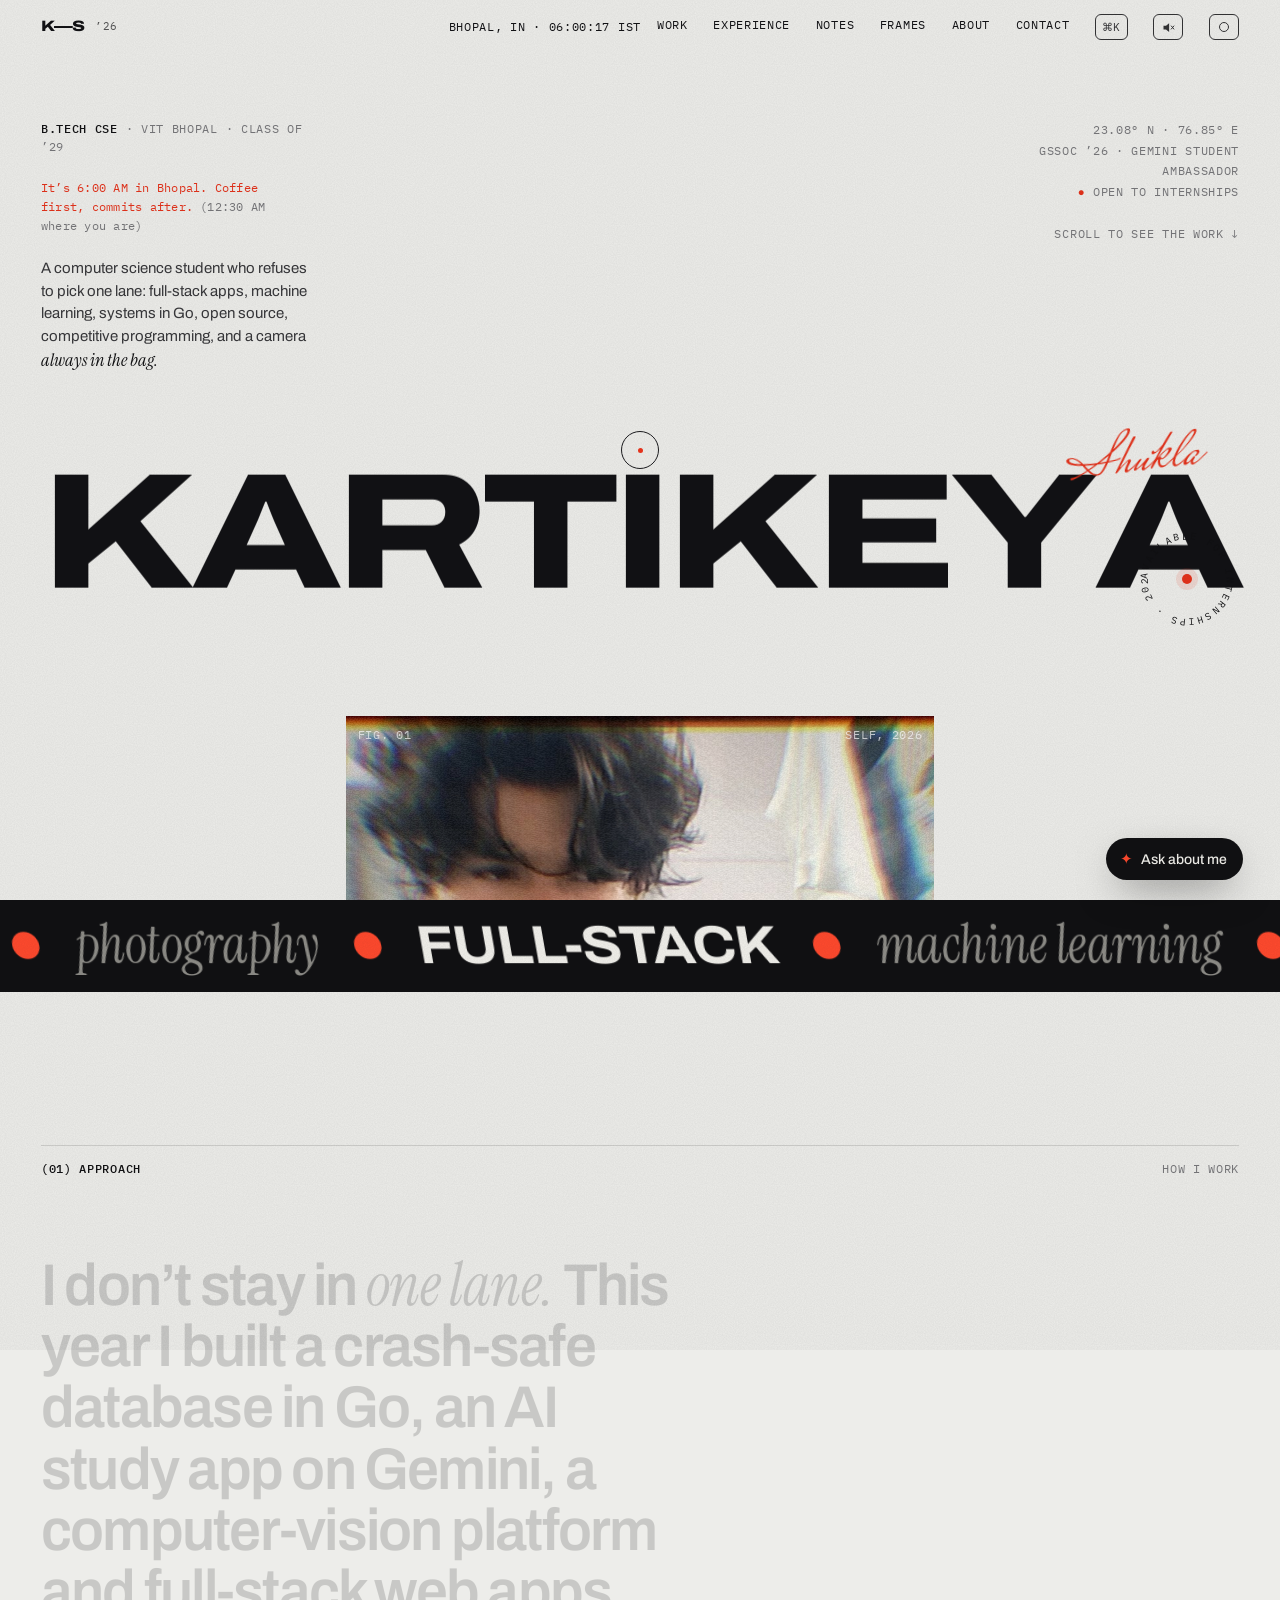
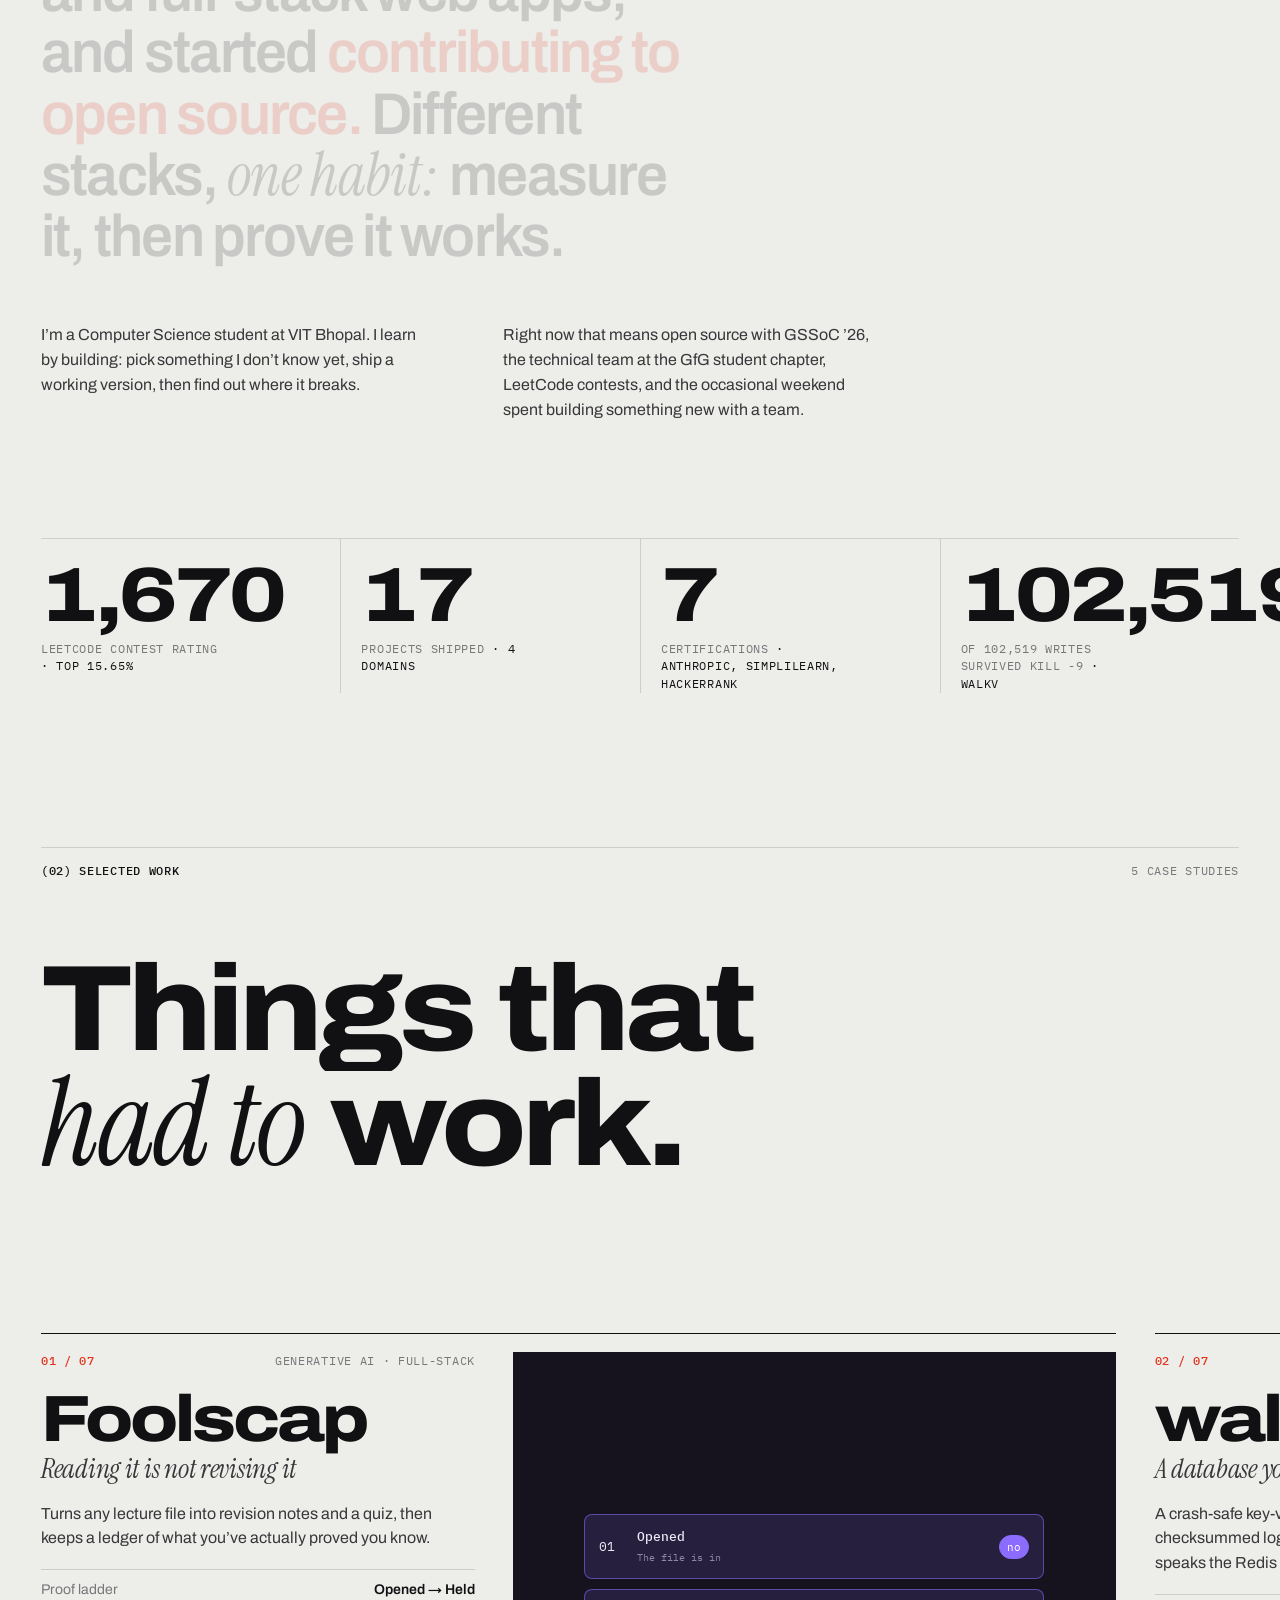
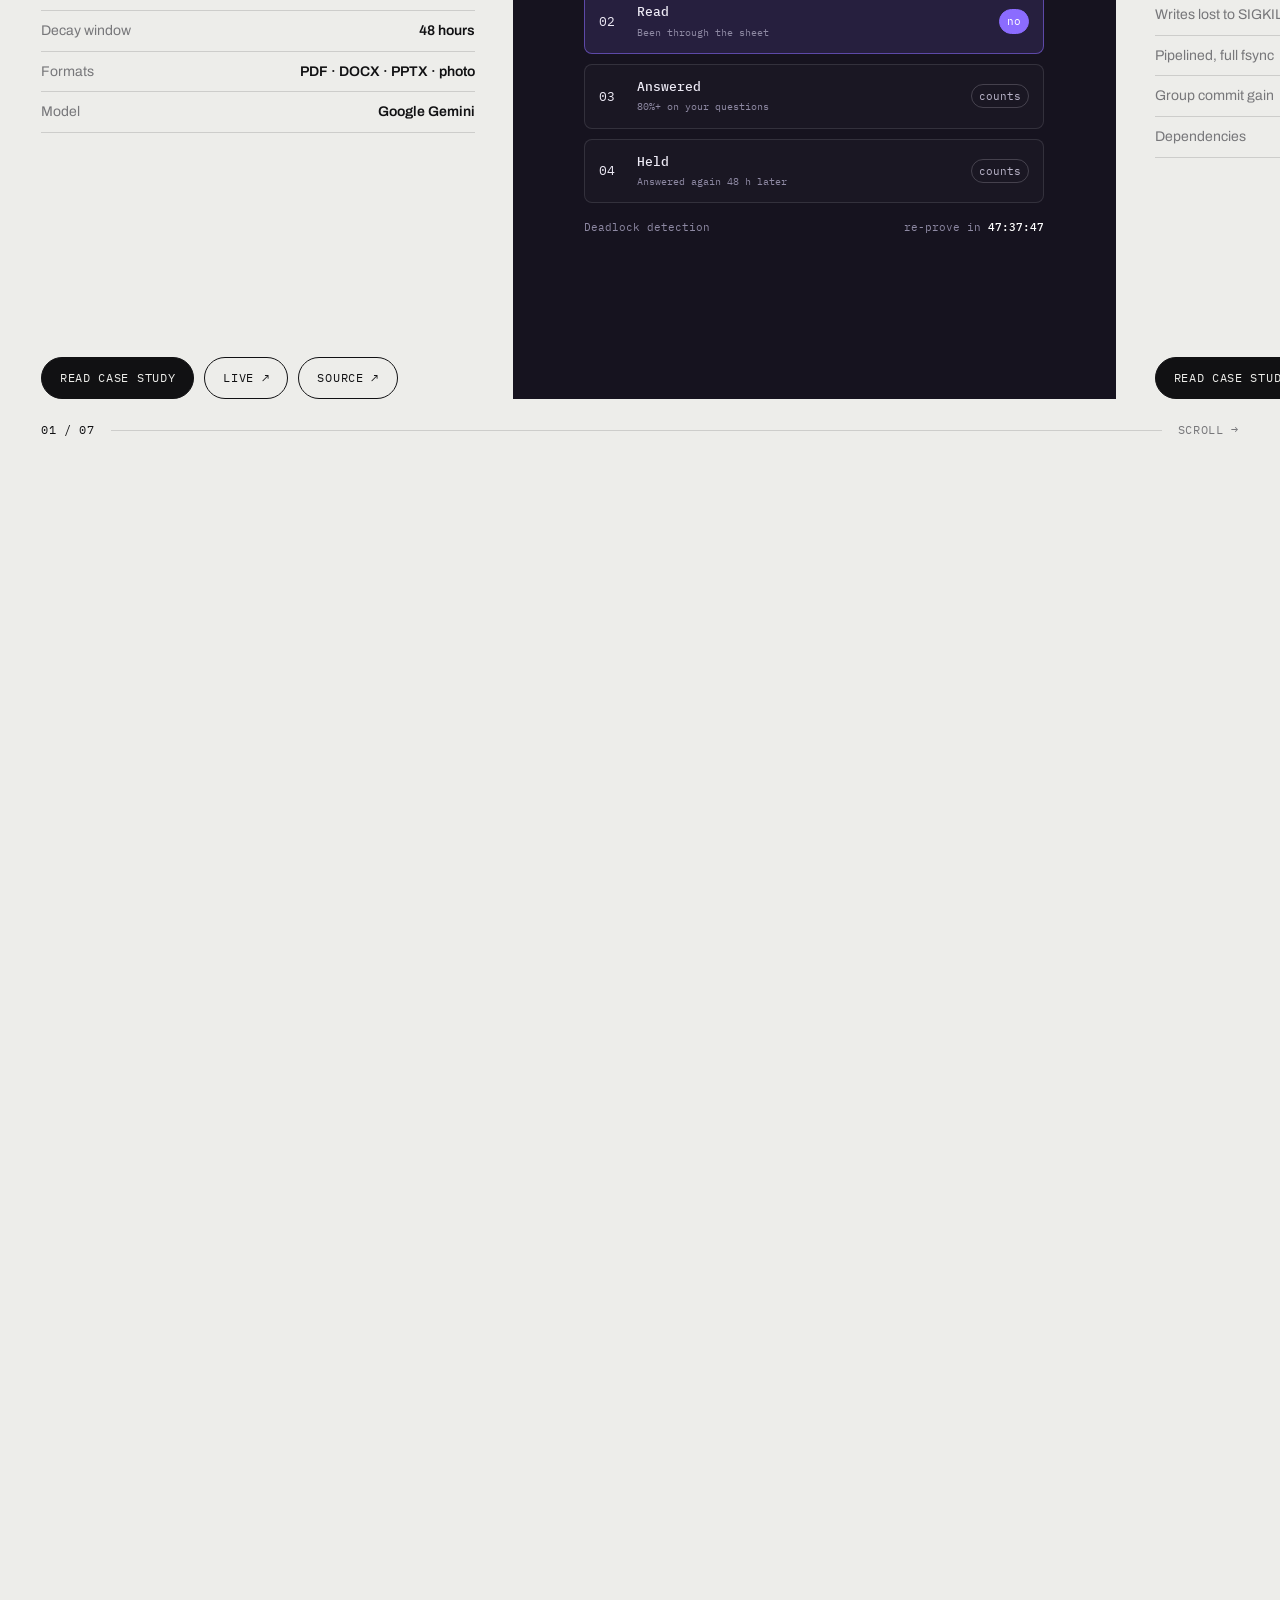
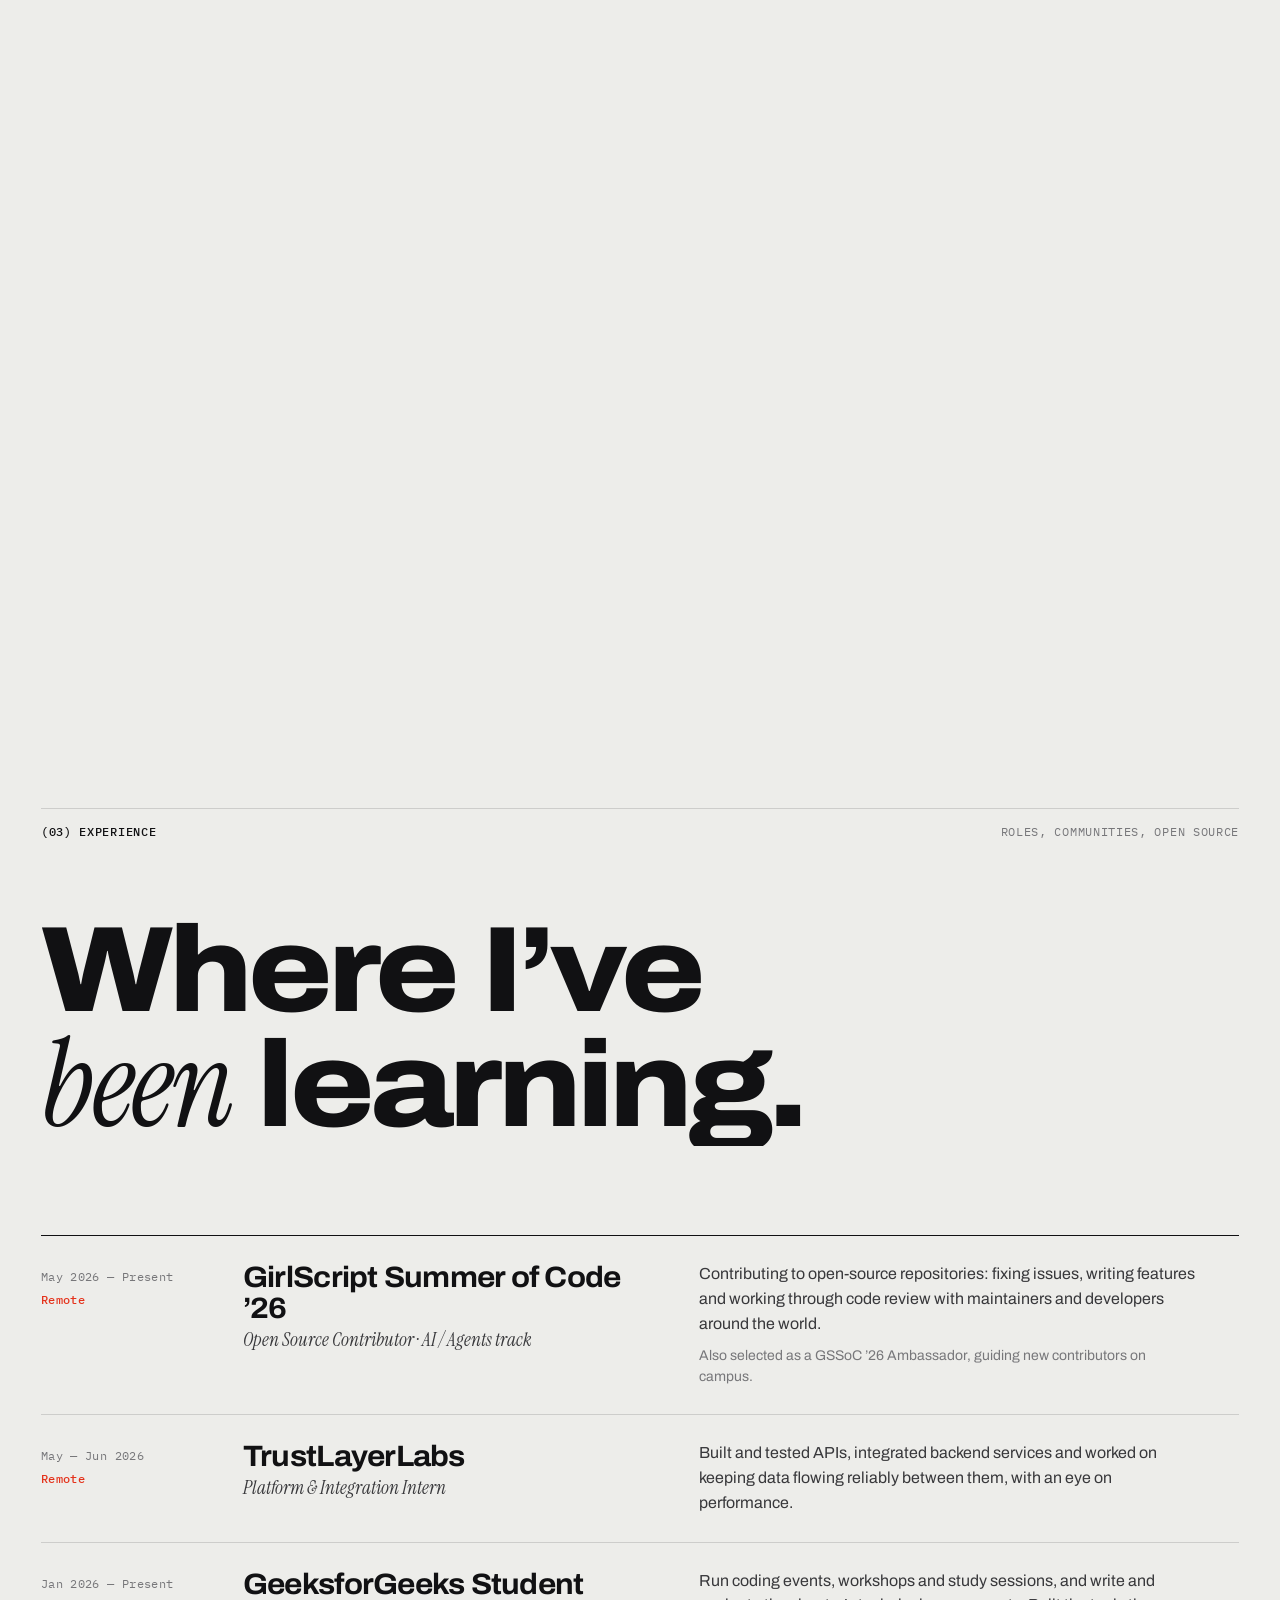
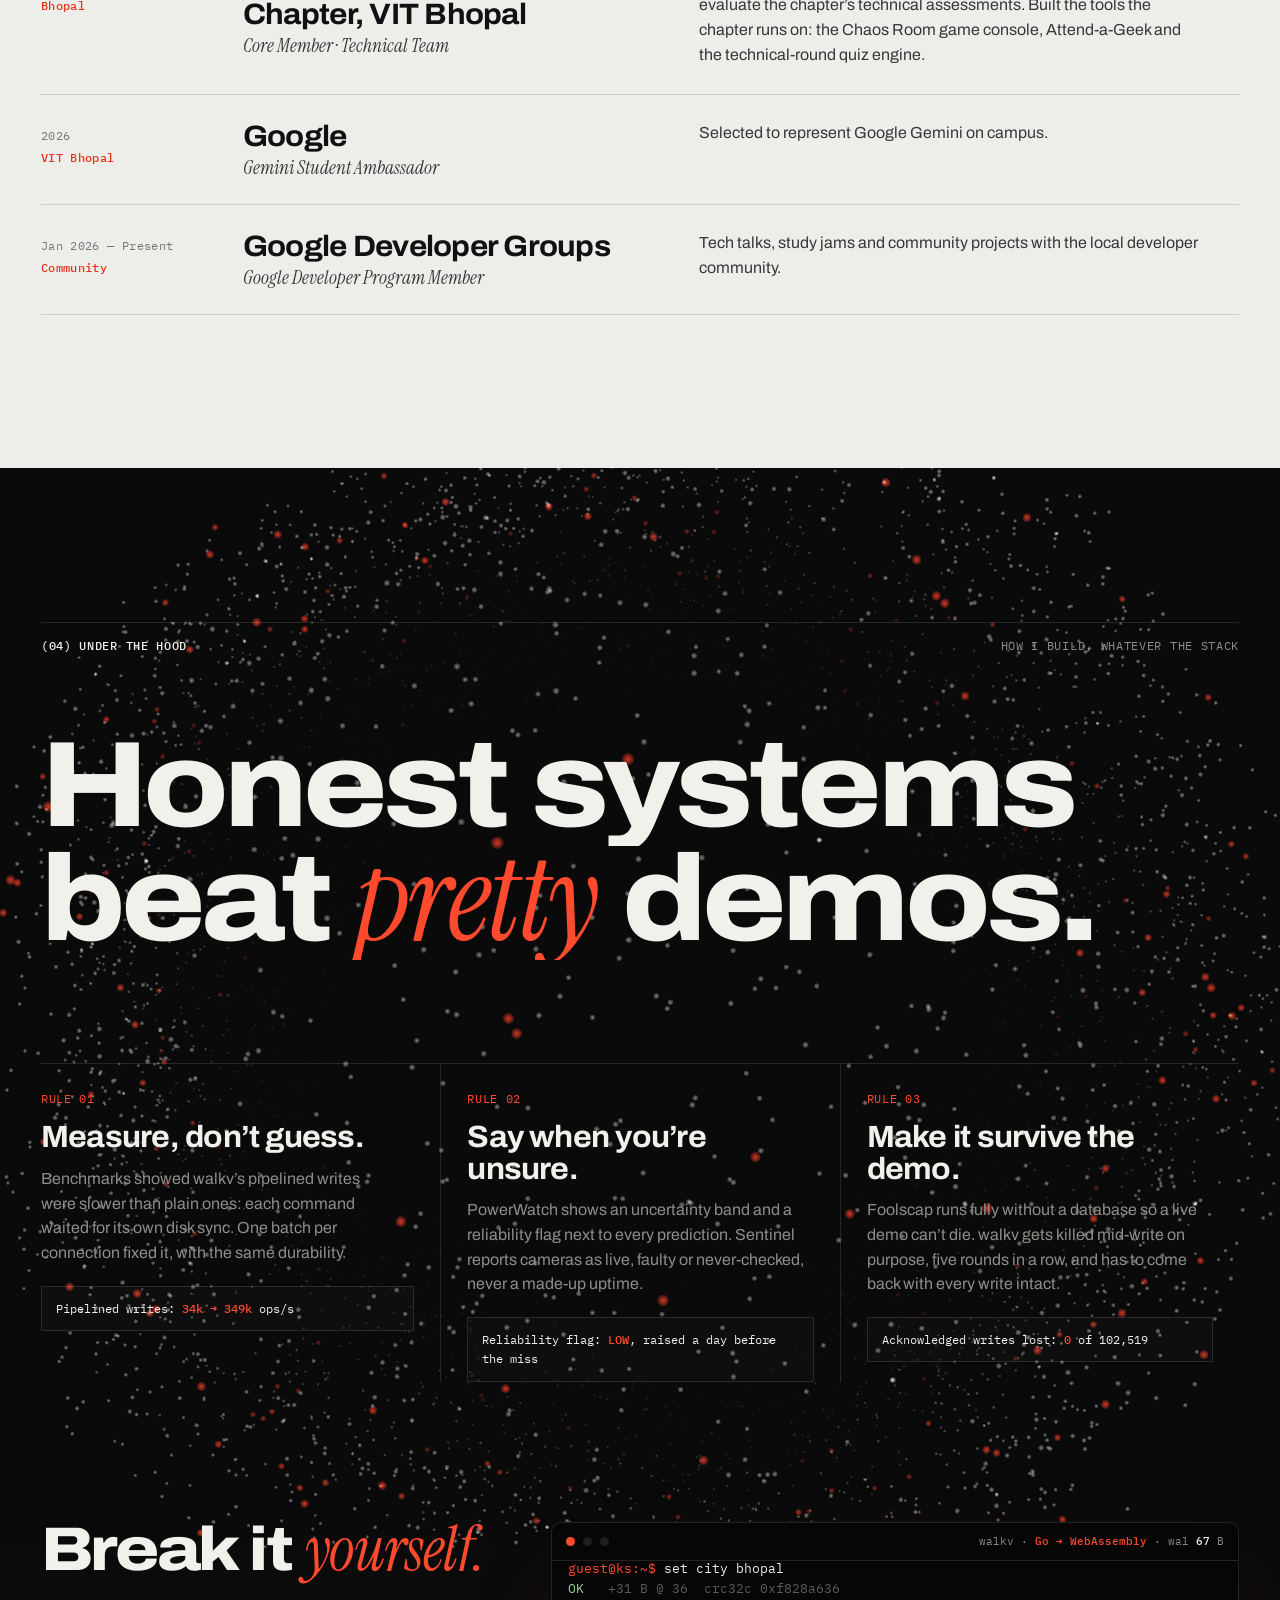
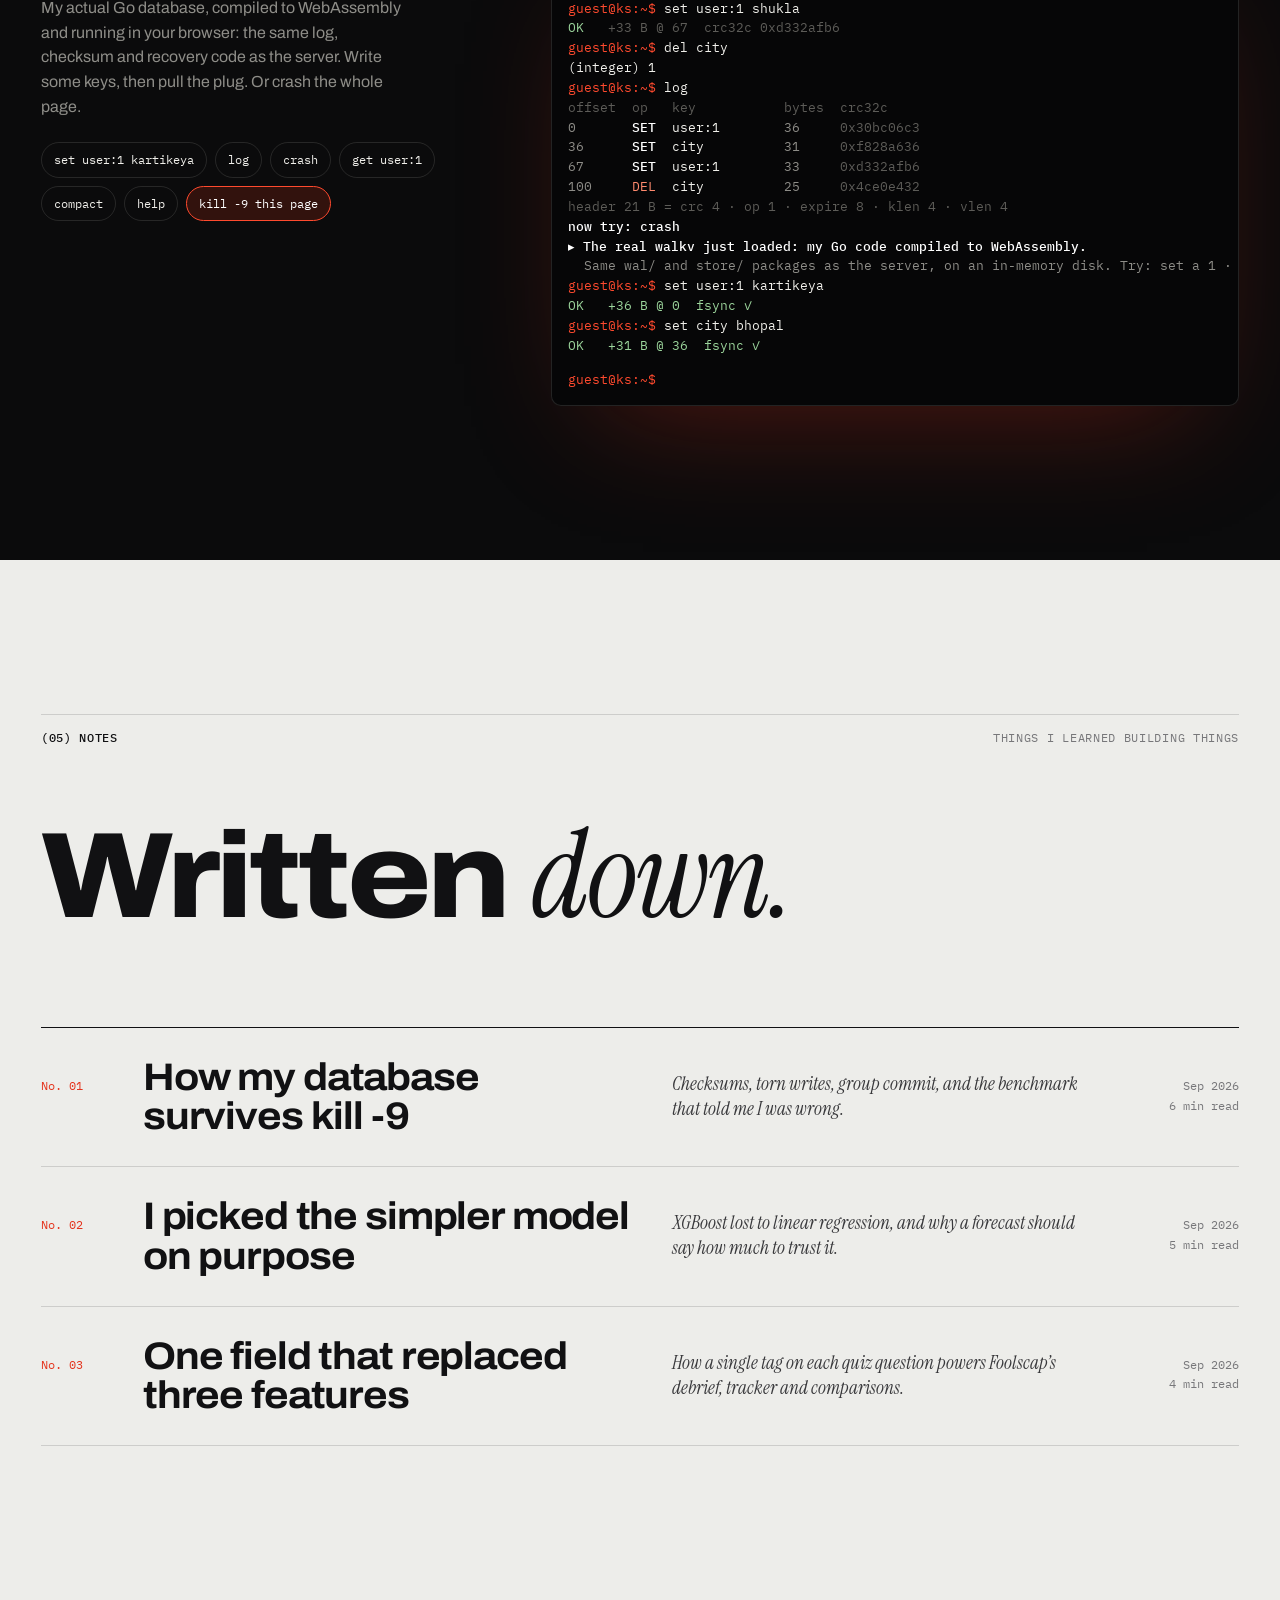
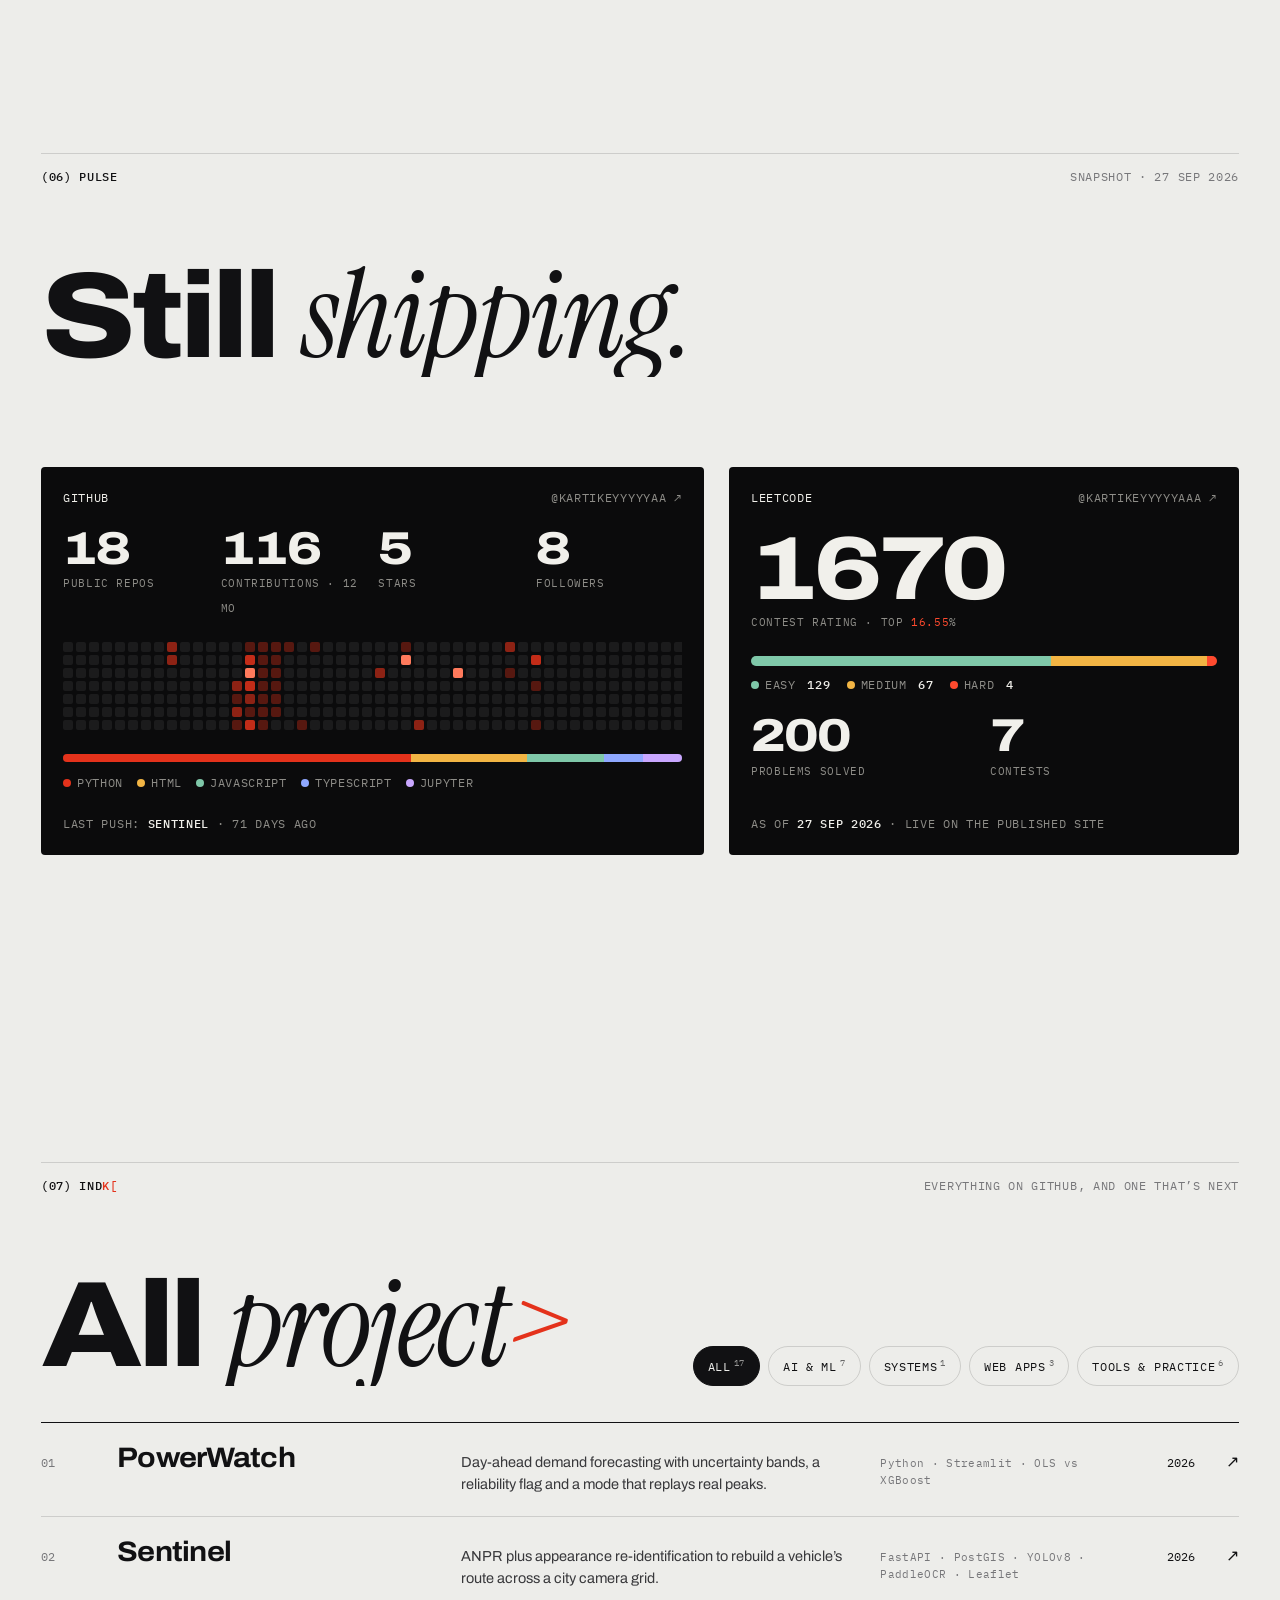
==== commit 87bf46ea: "Add Ledger & Lock and Handwrite case studies" ====
--- a/index.html
+++ b/index.html
@@ -866,6 +866,59 @@
 html.retro .retro-only { display: inline; }
 .vault h2 .serif { color: var(--red); }
 
+/* ---------- Ledger & Lock cover ---------- */
+.cv-ll { background: radial-gradient(120% 90% at 80% 0%, #2A2114 0%, #15120D 60%); color: #F1E9D8; display: grid; place-items: center; }
+.ll { width: min(86%, 520px); display: grid; gap: 14px; }
+.ll-head, .ll-foot { display: flex; justify-content: space-between; gap: 12px; font-size: 11px; color: #A89C84; }
+.ll-head b { color: #F1E9D8; font-weight: 500; font-variant-numeric: tabular-nums; }
+.ll-grid { display: grid; grid-template-columns: repeat(10, 1fr); gap: 6px; }
+.ll-grid i { aspect-ratio: 1; border-radius: 4px; border: 1px solid rgba(241,233,216,.14); background: rgba(255,255,255,.02); transition: background .35s, border-color .35s, transform .35s var(--ease); position: relative; }
+.ll-grid i.ok { background: #E8B04A; border-color: #E8B04A; transform: scale(.94); }
+.ll-grid i.ok.small { background: linear-gradient(#E8B04A 0 0) center / 62% 62% no-repeat, rgba(232,176,74,.16); border-color: rgba(232,176,74,.6); }
+.ll-grid i.miss { background: rgba(255,74,46,.16); border-color: #FF4A2E; animation: llBlink 1s steps(2) 2; }
+.ll-grid i.miss::after { content: ""; position: absolute; inset: 28%; background: linear-gradient(45deg, transparent 44%, #FF4A2E 45% 55%, transparent 56%), linear-gradient(-45deg, transparent 44%, #FF4A2E 45% 55%, transparent 56%); }
+@keyframes llBlink { 50% { border-color: transparent; } }
+.ll-debrief { border: 1px solid rgba(241,233,216,.14); border-radius: 10px; padding: 14px 16px; background: rgba(255,255,255,.03); opacity: .28; transform: translateY(6px); transition: opacity .5s, transform .5s var(--ease), border-color .5s; }
+.ll-debrief.show { opacity: 1; transform: none; border-color: rgba(232,176,74,.5); }
+.ll-tag { font-size: 10px; letter-spacing: .08em; text-transform: uppercase; color: #E8B04A; }
+.cv-ll .ll-q { max-width: none; margin: 6px 0 10px; font-family: var(--serif); font-size: clamp(16px, 1.5vw, 21px); line-height: 1.2; color: #F1E9D8; }
+.ll-chips { display: flex; flex-wrap: wrap; gap: 6px; }
+.ll-chips span { font-family: var(--mono); font-size: 10.5px; padding: 4px 9px; border-radius: 99px; border: 1px solid rgba(241,233,216,.2); color: #CFC4AE; transition: background .3s, color .3s, border-color .3s; }
+.ll-chips span.on { background: #E8B04A; border-color: #E8B04A; color: #15120D; }
+.cv-ll .ll-a { max-width: none; margin: 10px 0 0; font-size: 11px; line-height: 1.5; color: #E8B04A; max-height: 0; opacity: 0; overflow: hidden; transition: max-height .6s var(--ease), opacity .6s; }
+.cv-ll .ll-debrief.answered .ll-a { max-height: 80px; opacity: 1; }
+@media (max-width: 600px) { .ll { gap: 8px; width: 88%; } .ll-head, .ll-foot, .ll-chips { display: none; } .ll-grid { grid-template-columns: repeat(15, 1fr); gap: 3px; } .ll-grid i { border-radius: 3px; } .ll-debrief { padding: 8px 10px; } .cv-ll .ll-q { font-size: 13.5px; margin: 3px 0 0; } .cv-ll .ll-a { font-size: 9.5px; margin-top: 5px; } .ll-tag { font-size: 9px; } }
+
+/* ---------- Handwrite cover ---------- */
+.cv-hw { background: radial-gradient(100% 80% at 70% 30%, #2B2722 0%, #161412 70%); display: flex; align-items: center; justify-content: center; gap: clamp(18px, 4vw, 56px); }
+.hw-steps { list-style: none; margin: 0; padding: 0; display: grid; gap: 10px; font-size: 11px; color: #8E877C; width: 170px; flex: none; }
+.hw-steps li { display: flex; gap: 10px; transition: color .4s; }
+.hw-steps li b { font-weight: 500; color: #5E584F; transition: color .4s; }
+.hw-steps li.on { color: #F4EFE6; }
+.hw-steps li.on b { color: #FF4A2E; }
+.cv-hw .hw-frame { position: relative; height: 80%; aspect-ratio: 3 / 4; overflow: hidden; border-radius: 3px; box-shadow: 0 40px 80px -30px rgba(0,0,0,.7); background: #FBFAF6; }
+.hw-typed { position: absolute; inset: 0; padding: 9% 8%; background: #FBFAF6; }
+.hw-typed pre { margin: 0; font-family: var(--mono); font-size: clamp(6.5px, .68vw, 10px); line-height: 1.75; color: #2A2A2E; white-space: pre-wrap; }
+.hw-frame img { position: absolute; inset: 0; width: 100%; height: 100%; object-fit: cover; object-position: center top; }
+.hw-scan { clip-path: inset(0 0 100% 0); transition: clip-path 2s cubic-bezier(.5,.1,.4,1); }
+.hw-scan.in { clip-path: inset(0 0 0 0); }
+.hw-ph { opacity: 0; transform: scale(1.06); transition: opacity .8s, transform 1.6s var(--ease); transform-origin: 32% 30%; }
+.hw-ph.in { opacity: 1; transform: scale(1); }
+.hw-ph.in.zoomed { transform: scale(2.1); }
+.hw-pen { position: absolute; left: 0; right: 0; top: 0; height: 2px; background: #FF4A2E; box-shadow: 0 0 12px 2px rgba(255,74,46,.6); opacity: 0; }
+.cv-hw[data-s="1"] .hw-pen { animation: hwPen 2s cubic-bezier(.5,.1,.4,1) forwards; }
+@keyframes hwPen { 0% { top: 0; opacity: 1; } 92% { opacity: 1; } 100% { top: 100%; opacity: 0; } }
+@media (max-width: 900px) { .hw-steps { display: none; } }
+.case-cover .cv-hw .hw-frame { height: 90%; }
+
+/* figures inside case studies */
+.cs-fig { margin: 22px 0 0; }
+.cs-fig img { display: block; width: 100%; height: auto; border-radius: 4px; border: 1px solid var(--line, rgba(0,0,0,.1)); }
+.cs-fig.two { display: grid; grid-template-columns: 1fr 1fr; gap: 12px; }
+.cs-fig.two figcaption { grid-column: 1 / -1; }
+.cs-fig figcaption { margin-top: 10px; font-size: 11px; color: var(--mute); }
+.cv-hw .hw-typed pre { background: none; border: 0; padding: 0; margin: 0; color: #2A2A2E; overflow: hidden; border-radius: 0; box-shadow: none; }
+
 </style>
 </head>
 <body>
@@ -950,7 +1003,7 @@
     </div>
     <div class="stats" id="stats">
       <div class="stat"><span class="n" data-count="1670" data-dec="0">0</span><span class="k mono">LeetCode contest rating <span class="src">· top 15.65%</span></span></div>
-      <div class="stat"><span class="n" data-count="15" data-dec="0">0</span><span class="k mono">Projects shipped <span class="src">· 4 domains</span></span></div>
+      <div class="stat"><span class="n" data-count="17" data-dec="0">0</span><span class="k mono">Projects shipped <span class="src">· 4 domains</span></span></div>
       <div class="stat"><span class="n" data-count="7" data-dec="0">0</span><span class="k mono">Certifications <span class="src">· Anthropic, Simplilearn, HackerRank</span></span></div>
       <div class="stat"><span class="n" data-count="102519" data-dec="0">0</span><span class="k mono">of 102,519 writes survived kill -9 <span class="src">· walkv</span></span></div>
     </div>
@@ -1269,6 +1322,39 @@
 round 5: killed server, 102,519 acked writes → 102519/102519 present
 PASS: every acknowledged write survived</pre><p>Plus unit tests under Go’s race detector for torn tails, bit flips, compaction racing with writers, and TTLs across restarts.</p>`],
       ["Design", `<ul><li>Group commit: writers append under a lock, then wait for durability outside it, so one fsync covers many clients.</li><li>Atomic compaction: temp file → fsync → rename → fsync directory.</li><li>Redis-style adaptive TTL expiry using random sampling.</li></ul>`]
+    ]
+  },
+  {
+    id: "ledgerlock", title: "Ledger & Lock", sub: "A contract with your future self", cat: "ml", year: "2026",
+    domain: "AI agents · Product", event: "The Ken Case-Build Competition 2026 · Round 3 · team of three", color: "#15120D", featured: true, cover: "ledger",
+    lede: "An AI commitment agent that turns a goal into a signed contract, checks whether the work really happened, and when you miss a day asks why before it does anything else.",
+    facts: [["Competition", "The Ken × Pine Labs"], ["Stage reached", "Round 3, the build round"], ["Money the app holds", "₹0, by design"], ["Missed-day reasons", "7, each handled differently"]],
+    stack: "JavaScript · LLM agent design · Pine Labs AgenticOrg",
+    desc: "AI commitment agent: signed goal contracts, proof levels L0–L4 and a missed-day diagnosis. Team entry, Round 3 of The Ken’s case-build competition.",
+    links: { live: "ledger-lock/" },
+    case: [
+      ["The brief", `<p>The Ken’s 2026 case-build competition asked one question: why do people abandon goals, and what would make them stick? In our interviews the answer kept repeating. One bad week, the streak resets to zero, and missing a day costs nothing, so quitting is free.</p><p>Most apps respond by nagging harder. We wanted an agent that treats a missed day as a signal to understand, not a failure to punish.</p>`],
+      ["What we designed", `<ul><li><b>Commitment engine</b>: a five-clause contract covering the goal, a witness, a stake, a reward and a signature. It generates the full contract text and a message ready to send to your guardian.</li><li><b>Proof engine</b>: verification from L0 (self-report) to L4 (a human witness), choosing the cheapest proof that’s still hard to fake for each goal.</li><li><b>Adaptation engine</b>: on a missed day it asks why (tired, no time, bored, too hard, forgot, didn’t know how to start, or environment) and responds differently to each, e.g. shrinking tomorrow’s session instead of sending another reminder.</li></ul>`],
+      ["The Guardian Hold", `<p>Money at stake works, but India’s Online Gaming Act, 2025 bans platforms that stake or move money on an outcome. So we stepped outside that line completely: a parent or friend holds the stake <i>off the app</i>. The app never touches a rupee. Its only jobs are to produce the notice the guardian acts on and the evidence trail behind it.</p><div class="tbl"><table><tr><th>Who holds the money</th><th>Legal exposure</th></tr><tr><td>The platform</td><td>Inside the 2025 ban</td></tr><tr><td><b>A trusted person, off-app</b></td><td><b>Outside it entirely</b></td></tr></table></div>`],
+      ["The prototype I built", `<ul><li>A clickable end-to-end flow: contract wizard, day-by-day ledger, a live AI debrief and a transparent commitment score.</li><li>A focus timer that really listens for tab and window switches and charts the data. It says plainly that phone screen time would need a native app, instead of faking it.</li><li>A comprehension check with ten retrieval questions, and a “simulate 2 missed days” switch so judges can trigger the diagnose-and-reschedule moment live.</li></ul><p>Try it: <a href="ledger-lock/" target="_blank" rel="noopener">the live prototype ↗</a>.</p>`],
+      ["Rounds", `<div class="tbl"><table><tr><th>Round</th><th>What it took</th></tr><tr><td>1 · The case</td><td>Concept, user research and this prototype</td></tr><tr><td>2 · The Great Rewiring</td><td>Advanced from thousands of entries. Design the agent on Pine Labs, Delhivery and Gnani rails</td></tr><tr><td><b>3 · The build</b></td><td><b>Build the working agent on Pine Labs’ AgenticOrg platform</b></td></tr></table></div><p>A team project with Divya and Ashish Ranjan.</p>`]
+    ]
+  },
+  {
+    id: "handwrite", title: "Handwrite", sub: "Typed text in, a notebook photo out", cat: "tools", year: "2026",
+    domain: "Computer vision · Image synthesis", event: "Personal project · runs fully offline", color: "#1E1B17", featured: true, cover: "handwrite",
+    lede: "Learns your handwriting from a photo of one page, then turns typed notes into pages that look written by hand, down to the crossed-out typos and the phone-camera shadow.",
+    facts: [["Learns from", "One photo of a page"], ["Joined letter pairs", "132 most common"], ["Correction types", "5, with personal habits"], ["Runs", "Locally, nothing uploaded"]],
+    stack: "Python · OpenCV · NumPy · Pillow · Flask",
+    desc: "Handwriting synthesis: learns your letters from a photo, writes with human mistakes, renders a realistic phone photo of a notebook.",
+    links: { note: "Runs locally · demo on request" },
+    img: "img/hw-notebook.jpg",
+    case: [
+      ["The idea", `<p>Handwriting fonts look fake within a line: every “e” is identical, the baseline is perfectly straight and nothing is ever crossed out. Real handwriting is mostly variation. I wanted a page you couldn’t tell apart from one written by hand, in <i>your</i> hand.</p><figure class="cs-fig"><img src="img/hw-styles.jpg" alt="Two generated handwriting styles, neat print and joined cursive" loading="lazy"><figcaption class="mono">Two of the eight built-in styles. Each letter has several versions.</figcaption></figure>`],
+      ["Learning a hand", `<ul><li><b>From a template</b>: print it, fill it in, photograph it. Corner markers let OpenCV straighten the photo and cut out every character and the 132 most common joined pairs.</li><li><b>From any page you’ve written</b>: upload one photo and type what it says. It removes the ruled lines, finds the text lines and words, aligns the strokes to your characters, and measures your slant, size, spacing and ink colour.</li><li>A review grid shows every cut-out letter so bad samples can be removed. Missing characters fall back to a generic style.</li></ul>`],
+      ["Writing like a human", `<p>Every document gets its own habits, chosen at random and kept consistent across its pages:</p><ul><li>Five kinds of correction: struck-out typos, half-written words, single crossed letters, missing letters added above with a ^, and overwritten letters.</li><li>Wavy baselines, a wandering margin, words squeezed at the end of a line, hyphenation, and a hand that tires towards the bottom of the page.</li><li>Ballpoint, gel, fountain and felt pens, each with its own ink flow. The ballpoint even skips.</li></ul>`],
+      ["The camera", `<p>The last step fakes the photo, not just the page. The paper curves into the binding, page edges stack up, writing from the back of the sheet shows through, and the camera adds auto-exposure grey, a hand shadow, noise and JPEG compression. You can also photograph your own blank notebook: click six points per page, and the writing is warped onto the real paper, following its curve and ruled lines.</p><figure class="cs-fig two"><img src="img/hw-scan.jpg" alt="Flat page output" loading="lazy"><img src="img/hw-sheet.jpg" alt="Phone photo of a loose sheet output" loading="lazy"><figcaption class="mono">The same engine: a flat scan, and a simulated phone photo of a loose sheet.</figcaption></figure>`],
+      ["Build", `<p>About 3,100 lines of Python with no ML framework. Pillow and NumPy do the rendering, OpenCV does the glyph extraction and perspective warping, and a small Flask app gives a live-preview editor that re-flows only the pages after your edit. It runs on a laptop with no internet connection.</p>`]
     ]
   },
   {
@@ -1452,10 +1538,10 @@
 
 /* ===================== NOW (edit whenever things change) ===================== */
 const NOW = {
-  updated: "Sep 2026",
+  updated: "Oct 2026",
   items: [
     ["Contributing", "Open source in GirlScript Summer of Code ’26, AI / Agents track"],
-    ["Building", "Round 2 of The Ken’s case-build competition: an AI agent that helps people keep commitments"],
+    ["Building", "Round 3 of The Ken × Pine Labs case-build competition: Ledger & Lock, an AI commitment agent, on the AgenticOrg platform"],
     ["Preparing", "Google Summer of Code 2027: picking orgs and reading their codebases"],
     ["Teaching", "Technical sessions and assessments at the GfG student chapter, VIT Bhopal"]
   ]
@@ -1789,6 +1875,93 @@
   }, { still: 5.5 });
 }
 
+
+function coverLedger() {
+  const el = document.createElement("div"); el.className = "cv-ll";
+  const reasons = ["Tired", "No time", "Bored", "Too hard", "Forgot", "Didn’t know how to start", "Environment"];
+  el.innerHTML = `<div class="ll zoom">
+    <div class="ll-head mono"><span>Contract · GATE prep · 2 h/day</span><span>Day <b class="ll-day">01</b> / 30</span></div>
+    <div class="ll-grid">${Array.from({ length: 30 }, (_, i) => `<i data-d="${i}"></i>`).join("")}</div>
+    <div class="ll-debrief">
+      <span class="mono ll-tag">AI debrief</span>
+      <p class="ll-q">Two days missed. Before anything else: what got in the way?</p>
+      <div class="ll-chips">${reasons.map(r => `<span>${r}</span>`).join("")}</div>
+      <p class="ll-a mono">→ Plan adjusted: 2 h becomes 75 min for 3 days, then steps back up. No penalty. Guardian not notified.</p>
+    </div>
+    <div class="ll-foot mono"><span>Guardian Hold · ₹1,000</span><span>held by a parent, never by the app</span></div>
+  </div>`;
+  const cells = $$(".ll-grid i", el), day = $(".ll-day", el), deb = $(".ll-debrief", el), chips = $$(".ll-chips span", el);
+  let k = 0;
+  const step = () => {
+    if (!el.isConnected && k > 0) return;
+    const t = k % 40;
+    if (t === 0) { cells.forEach(c => c.className = ""); deb.className = "ll-debrief"; chips.forEach(c => c.classList.remove("on")); }
+    if (t < 9) cells[t].className = "ok";
+    else if (t < 11) cells[t].className = "miss";
+    else if (t === 12) deb.classList.add("show");
+    else if (t === 15) chips[0].classList.add("on");
+    else if (t === 17) deb.classList.add("answered");
+    else if (t >= 20 && t < 32) cells[t - 9].className = t - 9 < 14 ? "ok small" : "ok";
+    const done = cells.filter(c => c.className).length;
+    day.textContent = pad2(Math.max(1, done));
+    k++;
+  };
+  if (REDUCE) { for (let i = 0; i < 32; i++) step(); } else { step(); setInterval(step, 420); }
+  return el;
+}
+
+function coverHandwrite() {
+  const el = document.createElement("div"); el.className = "cv-hw";
+  const stages = [["01", "typed.txt"], ["02", "your letters"], ["03", "human mistakes"], ["04", "phone photo · sheet"], ["05", "phone photo · notebook"]];
+  el.innerHTML = `<ol class="hw-steps mono">${stages.map(s => `<li><b>${s[0]}</b>${s[1]}</li>`).join("")}</ol>
+    <div class="hw-frame zoom">
+      <div class="hw-typed"><pre># Experiment 1
+## Aim:
+To write a C++ program that demonstrates
+classes and objects by creating a Student
+class which stores the name, registration
+number and marks of a student and
+displays the result.
+
+## Theory:
+A class is a user defined data type that
+binds data members and member functions
+together. An object is an instance of a
+class. Access specifiers such as private,
+public and protected control the
+visibility of the members.
+
+## Code:
+\`\`\`
+#include &lt;iostream&gt;
+#include &lt;string&gt;
+using namespace std;
+
+class Student {
+private:
+    string name;
+    int marks[3];</pre></div>
+      <img class="hw-scan" src="img/hw-scan.jpg" alt="Generated handwritten page" loading="lazy">
+      <img class="hw-ph" src="img/hw-sheet.jpg" alt="Generated phone photo of a handwritten sheet" loading="lazy">
+      <img class="hw-ph" src="img/hw-notebook.jpg" alt="Generated phone photo of a handwritten notebook" loading="lazy">
+      <span class="hw-pen" aria-hidden="true"></span>
+    </div>`;
+  const li = $$(".hw-steps li", el), scan = $(".hw-scan", el), ph = $$(".hw-ph", el);
+  let k = 0;
+  const show = () => {
+    const s = k % 5;
+    li.forEach((l, i) => l.classList.toggle("on", i === s));
+    el.dataset.s = s;
+    scan.classList.toggle("in", s >= 1);
+    ph[0].classList.toggle("in", s >= 2);
+    ph[0].classList.toggle("zoomed", s === 2);
+    ph[1].classList.toggle("in", s >= 4);
+  };
+  show();
+  if (REDUCE) { k = 4; show(); } else setInterval(() => { if (!el.isConnected) return; k++; show(); }, 2400);
+  return el;
+}
+
 function makeCover(p) {
   switch (p.cover) {
     case "pw": return coverPW();
@@ -1796,12 +1969,14 @@
     case "sentinel": return coverSentinel();
     case "walkv": return coverWalkv();
     case "splitsync": return coverSplit();
+    case "ledger": return coverLedger();
+    case "handwrite": return coverHandwrite();
   }
   const d = document.createElement("div"); d.style.background = p.color; return d;
 }
 
 /* ------------------------------------------------------------------ reel */
-const ORDER = ["foolscap", "walkv", "sentinel", "splitsync", "powerwatch"];
+const ORDER = ["foolscap", "walkv", "ledgerlock", "sentinel", "handwrite", "splitsync", "powerwatch"];
 const featured = PROJECTS.filter(p => p.featured).sort((a, b) => ORDER.indexOf(a.id) - ORDER.indexOf(b.id));
 const track = $("#reelTrack");
 featured.forEach((p, i) => {
@@ -1817,7 +1992,7 @@
       <div class="panel-links">
         <button class="pill solid" type="button" data-case="${p.id}">Read case study</button>
         ${p.links.live ? `<a class="pill" href="${p.links.live}" target="_blank" rel="noopener">Live ↗</a>` : ""}
-        ${src ? `<a class="pill" href="${src}" target="_blank" rel="noopener">Source ↗</a>` : `<span class="pill muted">Source soon</span>`}
+        ${src ? `<a class="pill" href="${src}" target="_blank" rel="noopener">Source ↗</a>` : p.links.live ? "" : `<span class="pill muted">${esc(p.links.note || "Source soon")}</span>`}
       </div>
     </div>
     <div class="panel-cover" data-case="${p.id}" data-label="Case study" role="button" tabindex="0" aria-label="Open ${esc(p.title)} case study"></div>`;
@@ -1878,9 +2053,10 @@
 /* ------------------------------------------------------------------ index */
 const idx = $("#idx"), filters = $("#filters"), peek = $("#peek");
 PROJECTS.forEach((p, i) => {
-  const src = p.id === "walkv" ? (CONFIG.walkvRepo || "#p-walkv") : p.links.src;
+  const src = (p.id === "walkv" ? CONFIG.walkvRepo : p.links.src) || (p.featured ? "#p-" + p.id : p.links.live || "#");
+  const local = src.startsWith("#"), caseAttr = local && p.featured ? ` data-case="${p.id}"` : "";
   const li = document.createElement("li"); li.dataset.cat = p.cat;
-  li.innerHTML = `<a href="${src}" ${src.startsWith("#") ? "" : 'target="_blank" rel="noopener"'} data-peek="${p.id}" data-label="${src.startsWith("#") ? "Case ↑" : "GitHub ↗"}">
+  li.innerHTML = `<a href="${src}" ${local ? "" : 'target="_blank" rel="noopener"'}${caseAttr} data-peek="${p.id}" data-label="${local ? "Case study" : "GitHub ↗"}">
     <span class="i-no">${pad2(i + 1)}</span><span class="i-t">${esc(p.title)}</span><span class="i-d">${esc(p.desc)}</span><span class="i-s">${esc(p.stack)}</span><span class="i-y">${p.year}</span><span class="i-a">↗</span></a>`;
   idx.appendChild(li);
 });
@@ -2590,7 +2766,7 @@
 /* ---------- "Ask about me": preset questions with saved answers (no API, no key) ---------- */
 const FAQ = [
   { q: "What does Kartikeya do?", a: "He’s a B.Tech CSE student at VIT Bhopal (class of 2029) who works across full-stack apps, machine learning, systems programming in Go, open source and competitive programming. He likes projects where being wrong is expensive, so he measures everything and shows the numbers.", act: [["See his work", () => go("work")()]] },
-  { q: "What has he built?", a: "Five highlights: Foolscap (a Gemini study app with a proof-based revision ledger), walkv (a crash-safe database in Go), Sentinel (a CCTV platform that traces a vehicle across cameras), SplitSync (expense splitting with AI categorisation) and PowerWatch (Delhi electricity-demand forecasting with honest uncertainty). There are 15 projects in total.", act: [["All projects", () => go("index")()]] },
+  { q: "What has he built?", a: "Seven highlights: Foolscap (a Gemini study app with a proof-based revision ledger), walkv (a crash-safe database in Go), Ledger & Lock (an AI commitment agent that reached Round 3 of The Ken’s case-build competition), Sentinel (a CCTV platform that traces a vehicle across cameras), Handwrite (handwriting synthesis that learns your hand from one photo), SplitSync (expense splitting with AI categorisation) and PowerWatch (Delhi electricity-demand forecasting with honest uncertainty). There are " + PROJECTS.length + " projects in total.", act: [["All projects", () => go("index")()]] },
   { q: "Tell me about walkv", a: "walkv is a key-value database he wrote in Go. Every write goes to a checksummed log before it’s acknowledged, so it survives being killed mid-write: 102,519 acknowledged writes, zero lost across five kill -9 rounds. Fixing a pipelining bug took it from 34k to 349k writes a second.", act: [["Read the case study", () => openCase("walkv")], ["Crash it yourself", () => { go("principles")(); setTimeout(() => $("[data-run='crash']").click(), 700); }]] },
   { q: "What experience does he have?", a: "Open-source contributor and ambassador at GirlScript Summer of Code ’26 (AI / Agents track), Platform & Integration Intern at TrustLayerLabs (APIs and backend integration), core member of the GfG student chapter’s technical team at VIT Bhopal, Google Gemini Student Ambassador, and a Google Developer Program member.", act: [["Experience", () => go("experience")()]] },
   { q: "What’s his tech stack?", a: "Languages: Python, C++, Go and TypeScript. He has built with Next.js and React, FastAPI and PostgreSQL/PostGIS, Firebase, Streamlit, YOLOv8 and PaddleOCR for computer vision, the Gemini API, and raw WebGL for interfaces like this site." },
